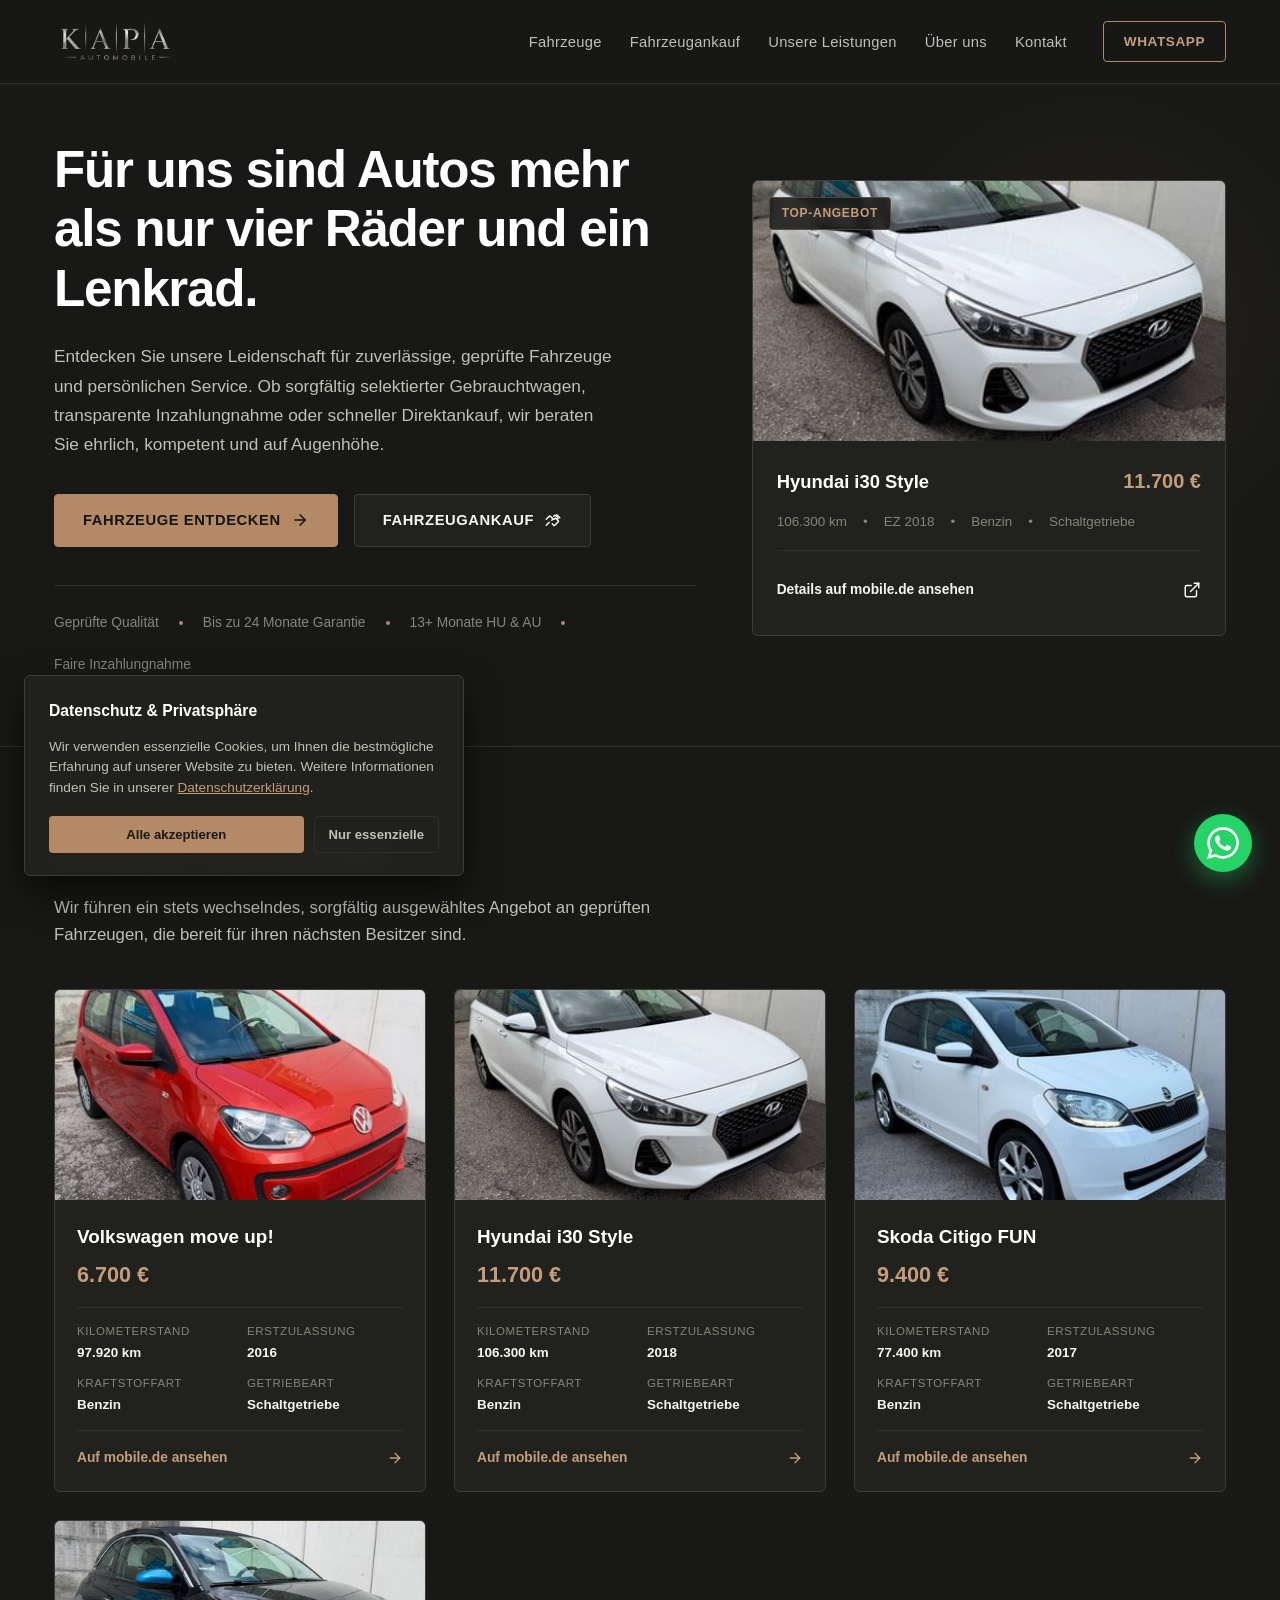
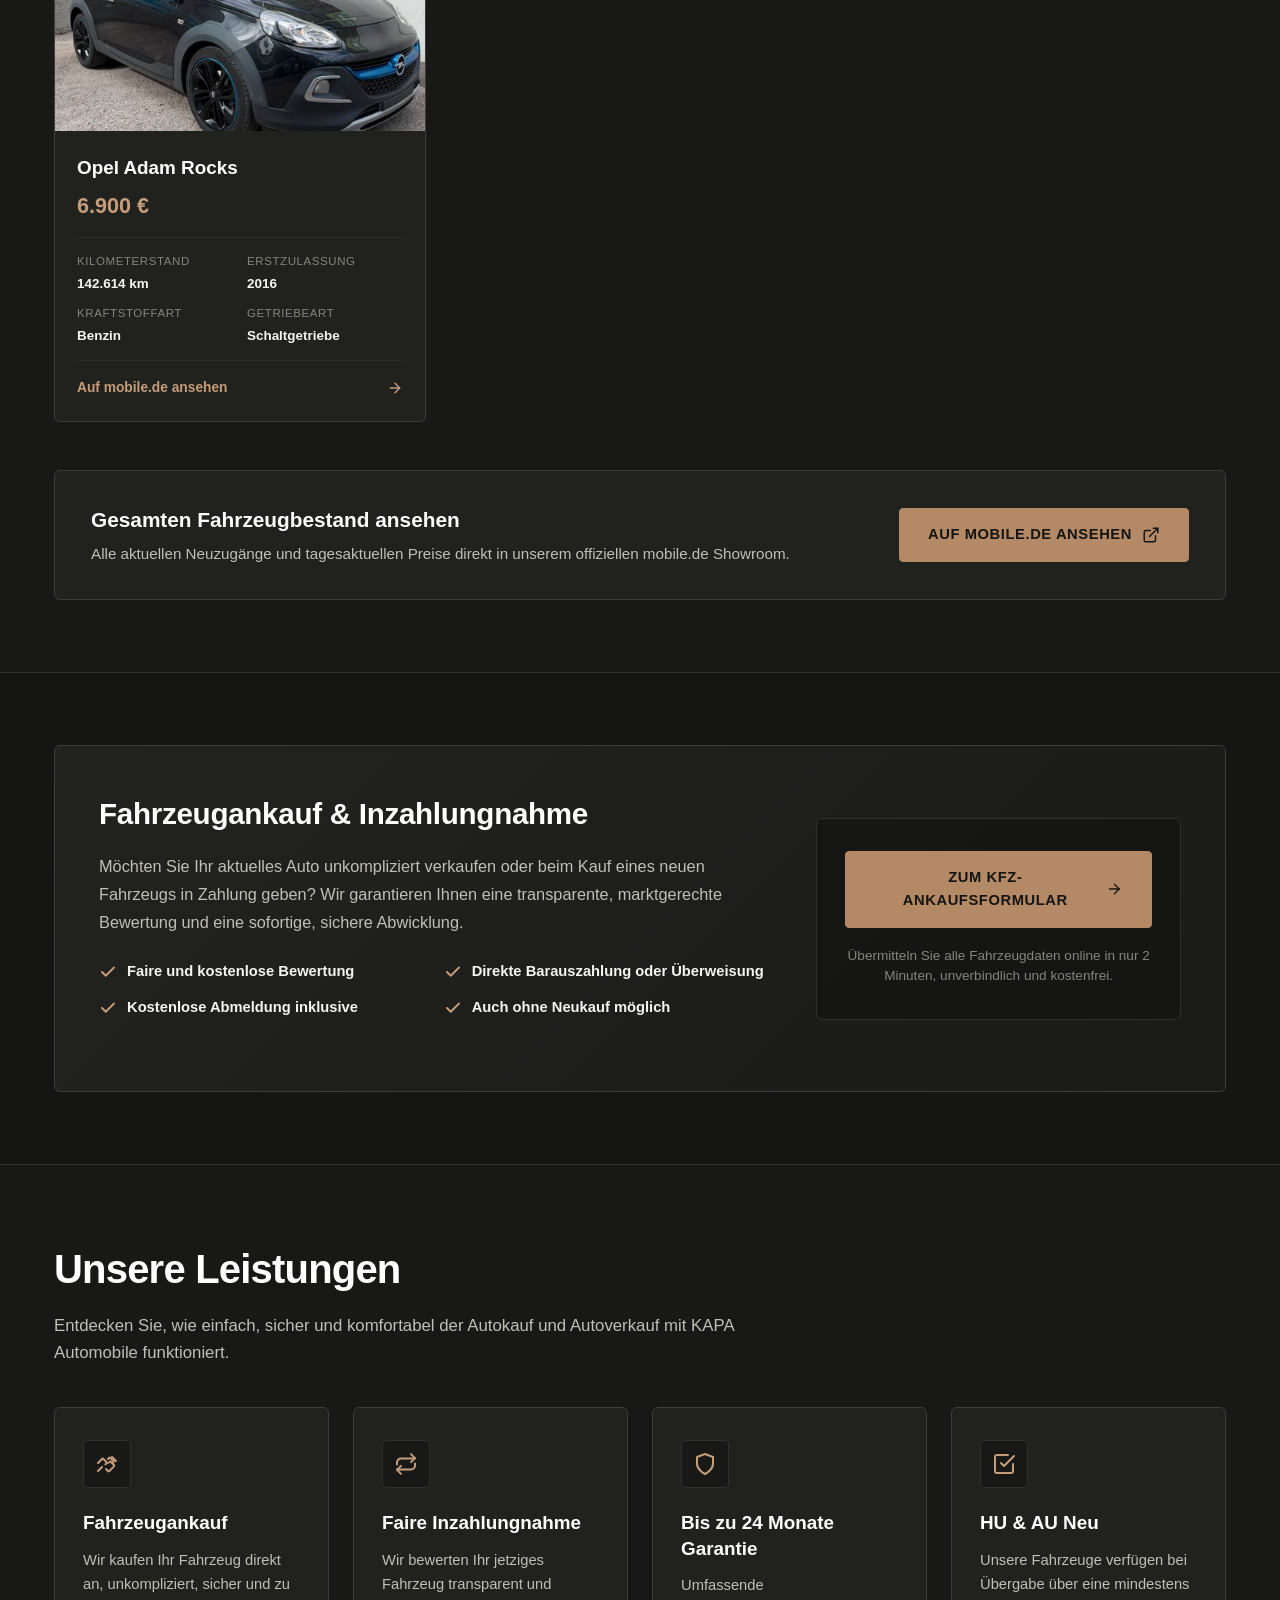
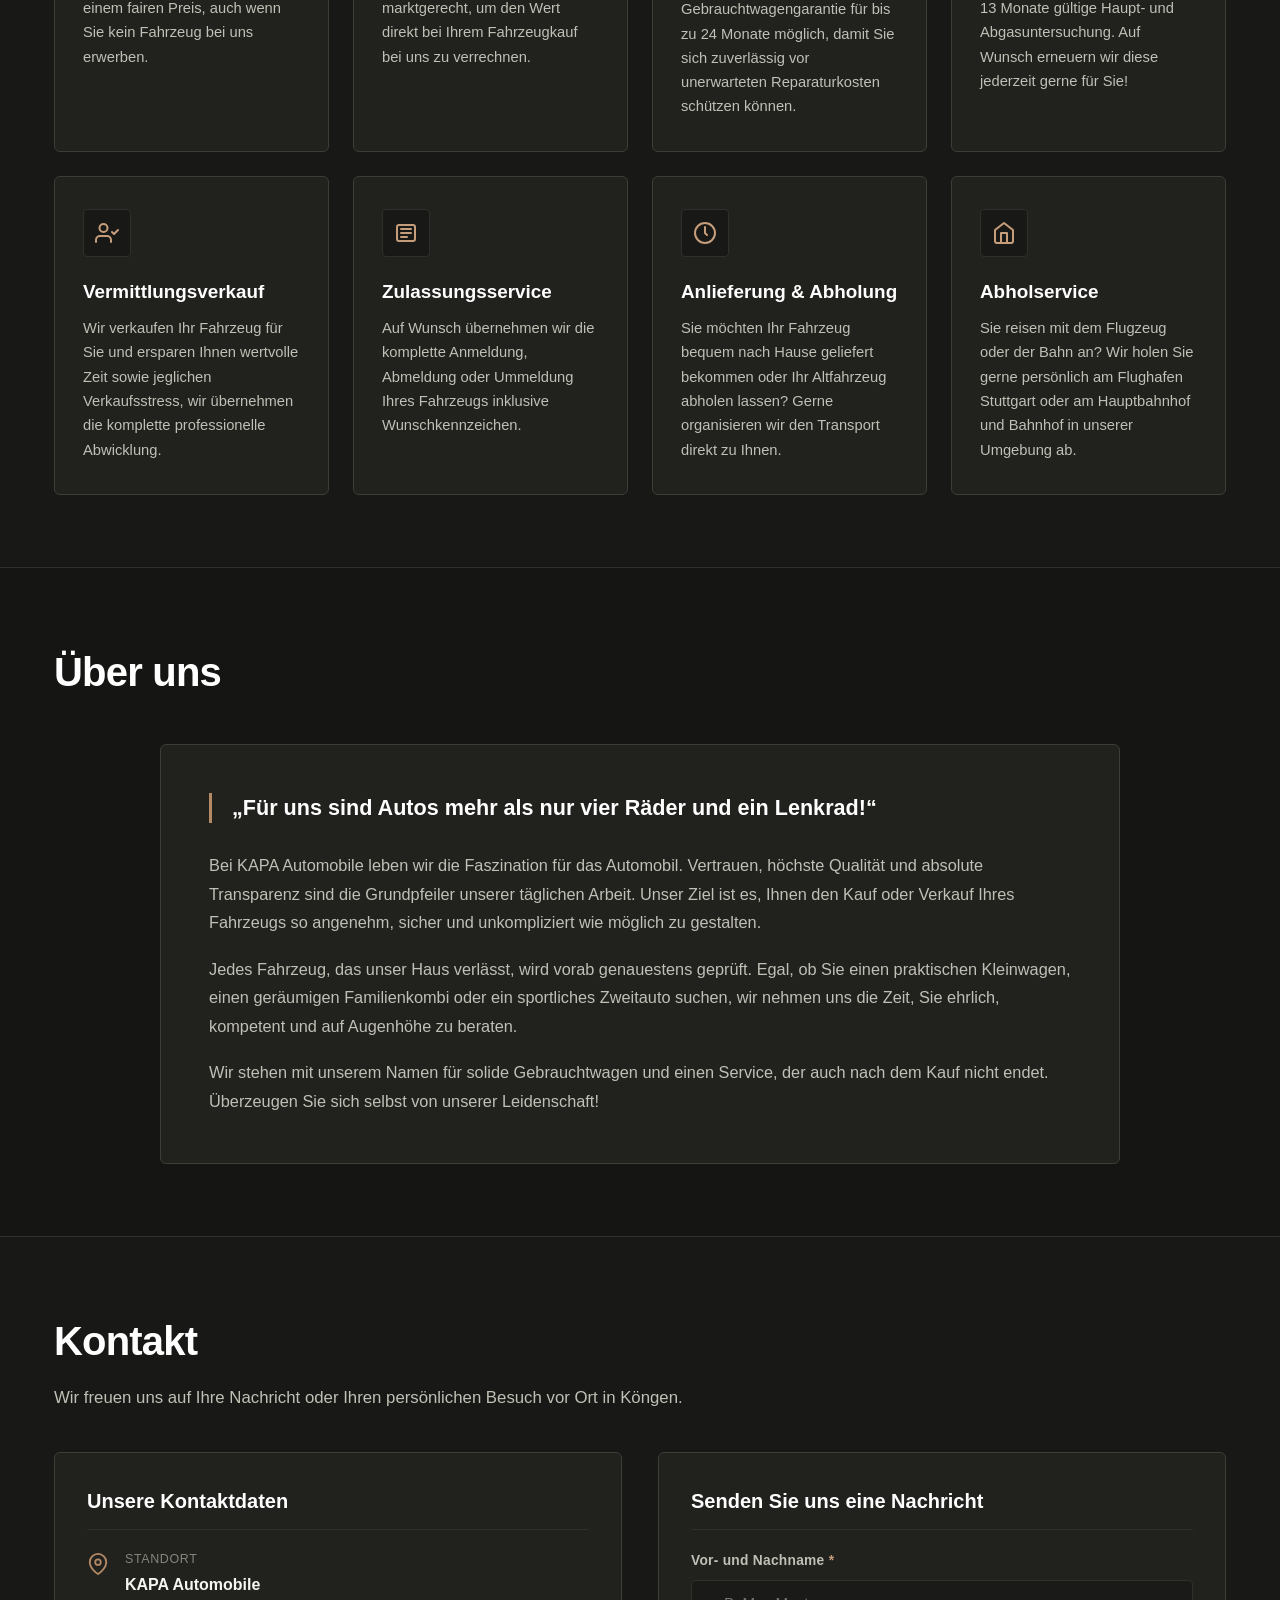
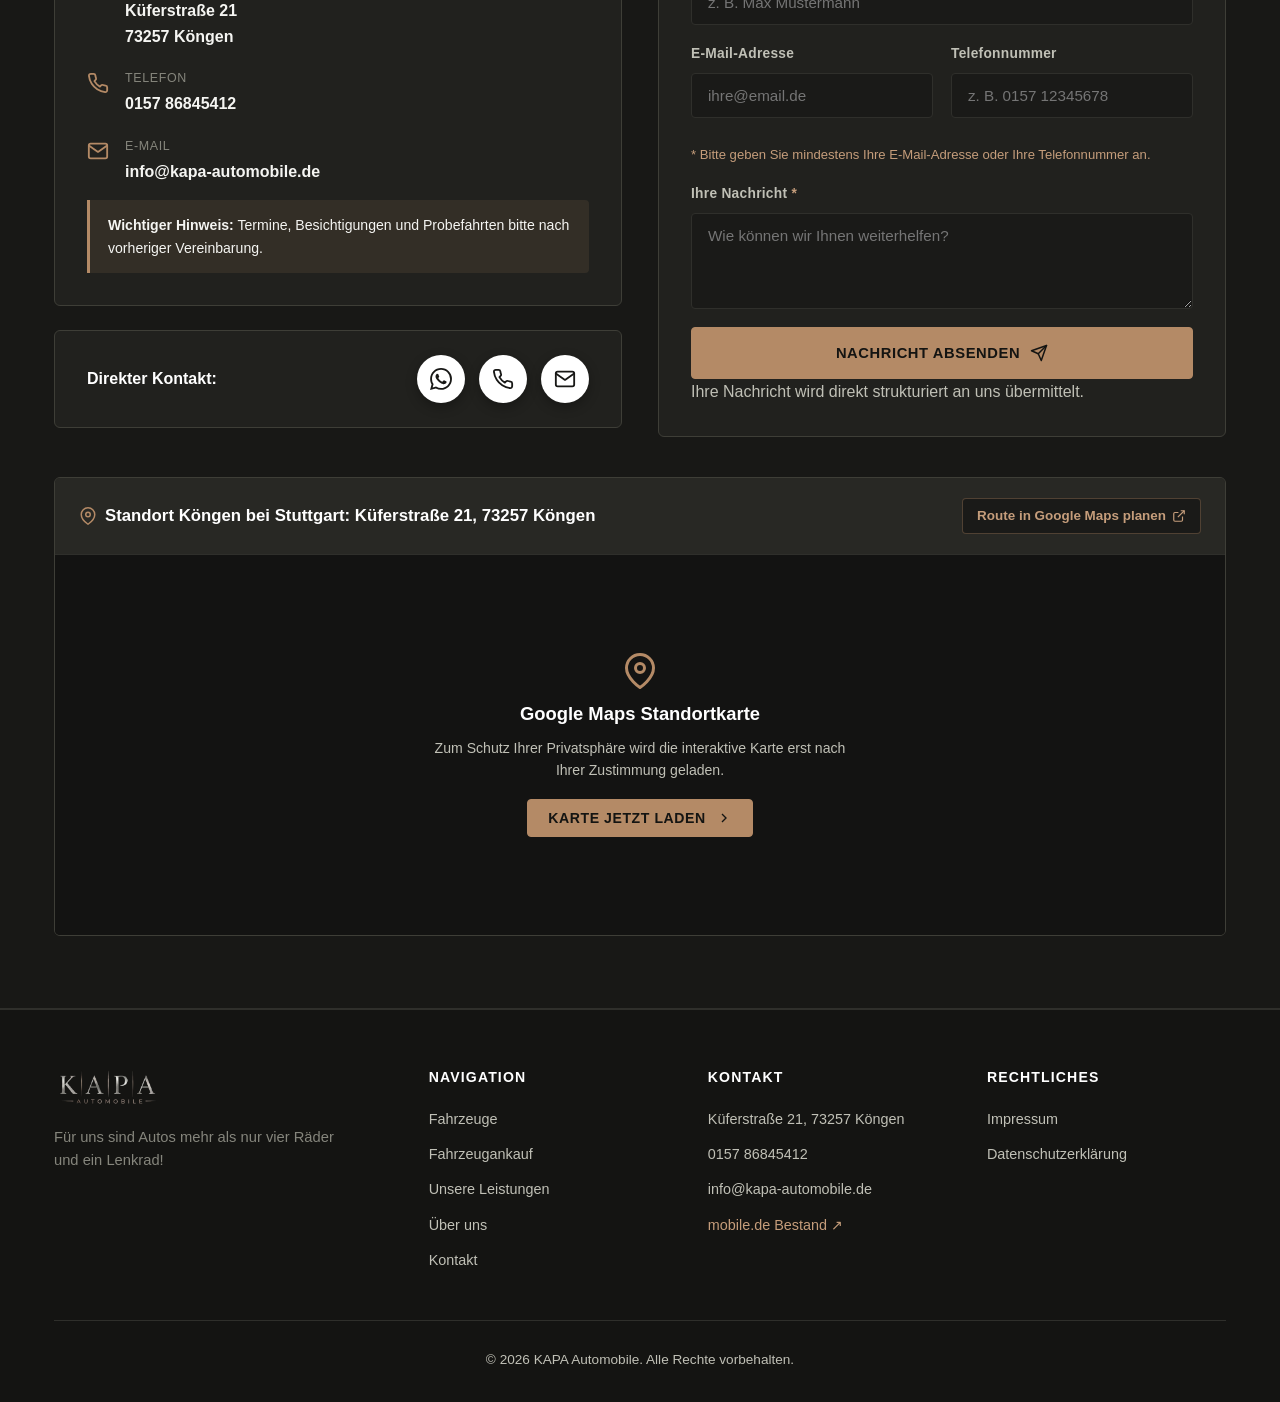
==== index.html @ 3f7aebd0 "Add files via upload" ====
<!DOCTYPE html>
<html lang="de">
<head>
  <meta charset="UTF-8">
  <meta name="viewport" content="width=device-width, initial-scale=1.0">
  <title>KAPA Automobile Köngen | Geprüfte Gebrauchtwagen & Ankauf bei Stuttgart</title>
  
  <!-- SEO & Mobile Optimization -->
  <meta name="description" content="KAPA Automobile in 73257 Köngen bei Stuttgart: Geprüfte Gebrauchtwagen mit bis zu 24 Monaten Garantie, faire Inzahlungnahme, Kfz-Ankaufsformular & erstklassiger Service.">
  <meta name="keywords" content="KAPA Automobile, Gebrauchtwagen Köngen, Autohändler Köngen, Autohaus Esslingen, Gebrauchtwagen Stuttgart, Autoankauf, Inzahlungnahme, Auto verkaufen Köngen">
  <meta name="author" content="KAPA Automobile">
  <meta name="robots" content="index, follow, max-snippet:-1, max-image-preview:large, max-video-preview:-1">
  <link rel="canonical" href="https://kapa-automobile.de/">
  <meta name="theme-color" content="#181816">
  <meta name="format-detection" content="telephone=no">

  <!-- Open Graph / Social Sharing -->
  <meta property="og:type" content="website">
  <meta property="og:locale" content="de_DE">
  <meta property="og:site_name" content="KAPA Automobile">
  <meta property="og:url" content="https://kapa-automobile.de/">
  <meta property="og:title" content="KAPA Automobile | Geprüfte Gebrauchtwagen in Köngen bei Stuttgart">
  <meta property="og:description" content="Für uns sind Autos mehr als nur vier Räder und ein Lenkrad! Entdecken Sie unsere geprüften Gebrauchtwagen, faire Inzahlungnahme und unseren Ankaufsservice.">
  <meta property="og:image" content="https://kapa-automobile.de/assets/images/logo.png">

  <!-- Twitter Cards -->
  <meta name="twitter:card" content="summary_large_image">
  <meta name="twitter:title" content="KAPA Automobile | Gebrauchtwagen & Ankauf Köngen">
  <meta name="twitter:description" content="Geprüfte Gebrauchtwagen, faire Inzahlungnahme & direkter Kfz-Ankauf in Köngen bei Stuttgart.">
  <meta name="twitter:image" content="https://kapa-automobile.de/assets/images/logo.png">

  <!-- Favicon -->
  <link rel="icon" type="image/svg+xml" href="assets/images/favicon.svg">

  <!-- Stylesheet -->
  <link rel="stylesheet" href="css/style.css">

  <!-- Schema.org Local Business / AutoDealer Structured Data -->
  <script type="application/ld+json">
  {
    "@context": "https://schema.org",
    "@type": "AutoDealer",
    "name": "KAPA Automobile",
    "legalName": "KAPA Automobile",
    "image": "https://kapa-automobile.de/assets/images/logo.png",
    "logo": "https://kapa-automobile.de/assets/images/logo.png",
    "url": "https://kapa-automobile.de/",
    "telephone": "+4915786845412",
    "email": "info@kapa-automobile.de",
    "priceRange": "€€",
    "currenciesAccepted": "EUR",
    "paymentAccepted": "Barzahlung, Überweisung",
    "address": {
      "@type": "PostalAddress",
      "streetAddress": "Küferstraße 21",
      "addressLocality": "Köngen",
      "postalCode": "73257",
      "addressRegion": "Baden-Württemberg",
      "addressCountry": "DE"
    },
    "geo": {
      "@type": "GeoCoordinates",
      "latitude": 48.6811,
      "longitude": 9.3655
    },
    "hasMap": "https://maps.google.com/?q=K%C3%BCferstra%C3%9Fe+21+73257+K%C3%B6ngen",
    "description": "Ihr zuverlässiger Partner für geprüfte Gebrauchtwagen, fairen Kfz-Ankauf und Inzahlungnahme in Köngen im Landkreis Esslingen nahe Stuttgart.",
    "sameAs": [
      "https://home.mobile.de/KAPAAUTOMOBILE"
    ],
    "openingHoursSpecification": [
      {
        "@type": "OpeningHoursSpecification",
        "dayOfWeek": [
          "Monday",
          "Tuesday",
          "Wednesday",
          "Thursday",
          "Friday",
          "Saturday"
        ],
        "description": "Termine, Besichtigungen und Probefahrten nach vorheriger telefonischer oder schriftlicher Vereinbarung."
      }
    ]
  }
  </script>
</head>
<body>

  <!-- ==================== HEADER (NUR LOGO OHNE SCHRIFT DANEBEN) ==================== -->
  <header class="site-header" id="siteHeader">
    <div class="container header-inner">
      <a href="index.html" class="header-logo-link" aria-label="KAPA Automobile Startseite">
        <img src="assets/images/logo.png" alt="KAPA Automobile" class="header-logo" width="160" height="52" fetchpriority="high">
      </a>

      <!-- Desktop Navigation -->
      <nav class="nav-desktop" aria-label="Hauptnavigation">
        <ul class="nav-links">
          <li><a href="#fahrzeuge" class="nav-link">Fahrzeuge</a></li>
          <li><a href="ankauf.html" class="nav-link">Fahrzeugankauf</a></li>
          <li><a href="#leistungen" class="nav-link">Unsere Leistungen</a></li>
          <li><a href="#ueber-uns" class="nav-link">Über uns</a></li>
          <li><a href="#kontakt" class="nav-link">Kontakt</a></li>
        </ul>

        <div class="header-actions">
          <a href="https://wa.me/4915786845412" target="_blank" rel="noopener noreferrer" class="btn-header-cta">
            WhatsApp
          </a>
        </div>
      </nav>

      <!-- Hamburger Button (Mobile) -->
      <button class="hamburger-btn" id="hamburgerBtn" aria-label="Menü öffnen" aria-expanded="false" aria-controls="mobileNavDrawer">
        <span class="hamburger-line"></span>
        <span class="hamburger-line"></span>
        <span class="hamburger-line"></span>
      </button>
    </div>
  </header>

  <!-- Mobile Drawer Menu -->
  <div class="mobile-nav-drawer" id="mobileNavDrawer" aria-hidden="true">
    <ul class="mobile-nav-links">
      <li><a href="#fahrzeuge" class="mobile-nav-link">Fahrzeuge</a></li>
      <li><a href="ankauf.html" class="mobile-nav-link">Fahrzeugankauf</a></li>
      <li><a href="#leistungen" class="mobile-nav-link">Unsere Leistungen</a></li>
      <li><a href="#ueber-uns" class="mobile-nav-link">Über uns</a></li>
      <li><a href="#kontakt" class="mobile-nav-link">Kontakt</a></li>
      <li><a href="impressum.html" class="mobile-nav-link" style="font-size: 0.95rem; color: var(--text-muted);">Impressum</a></li>
      <li><a href="datenschutz.html" class="mobile-nav-link" style="font-size: 0.95rem; color: var(--text-muted);">Datenschutz</a></li>
    </ul>

    <div class="mobile-drawer-contact">
      <a href="tel:+4915786845412" class="btn-secondary" style="width: 100%; text-align: center;">
        0157 86845412
      </a>
      <a href="https://wa.me/4915786845412" target="_blank" rel="noopener noreferrer" class="btn-primary" style="width: 100%; text-align: center;">
        WhatsApp Chat
      </a>
    </div>
  </div>

  <main>
    <!-- ==================== HERO SECTION ==================== -->
    <section class="hero-editorial" id="start">
      <div class="hero-ambient"></div>
      <div class="container">
        <div class="hero-grid">
          <!-- Linke Spalte: Philosophie & Tasten "Fahrzeuge entdecken" & "Fahrzeugankauf" nebeneinander -->
          <div class="hero-content">
            <h1 class="hero-title">
              Für uns sind Autos mehr als nur vier Räder und ein Lenkrad.
            </h1>

            <p class="hero-description">
              Entdecken Sie unsere Leidenschaft für zuverlässige, geprüfte Fahrzeuge und persönlichen Service. Ob sorgfältig selektierter Gebrauchtwagen, transparente Inzahlungnahme oder schneller Direktankauf, wir beraten Sie ehrlich, kompetent und auf Augenhöhe.
            </p>

            <div class="hero-action-row">
              <a href="#fahrzeuge" class="btn-primary">
                <span>Fahrzeuge entdecken</span>
                <svg width="18" height="18" viewBox="0 0 24 24" fill="none" stroke="currentColor" stroke-width="2" stroke-linecap="round" stroke-linejoin="round"><line x1="5" y1="12" x2="19" y2="12"></line><polyline points="12 5 19 12 12 19"></polyline></svg>
              </a>

              <a href="ankauf.html" class="btn-secondary">
                <span>Fahrzeugankauf</span>
                <svg width="18" height="18" viewBox="0 0 24 24" fill="none" stroke="currentColor" stroke-width="2" stroke-linecap="round" stroke-linejoin="round"><path d="m11 17 2 2a1 1 0 0 0 1.4 0l4.6-4.6a1 1 0 0 0 0-1.4l-3-3a1 1 0 0 0-1.4 0L13 11"></path><path d="m13 7 1-1a1 1 0 0 1 1.4 0l3 3a1 1 0 0 1 0 1.4l-1 1"></path><path d="m3 11 4-4a1 1 0 0 1 1.4 0l3 3a1 1 0 0 1 0 1.4l-1 1"></path><path d="m7 15-4 4"></path><path d="m21 9-4-4"></path></svg>
              </a>
            </div>

            <div class="hero-trust-bar">
              <span class="trust-item">Geprüfte Qualität</span>
              <span class="trust-dot"></span>
              <span class="trust-item">Bis zu 24 Monate Garantie</span>
              <span class="trust-dot"></span>
              <span class="trust-item">13+ Monate HU &amp; AU</span>
              <span class="trust-dot"></span>
              <span class="trust-item">Faire Inzahlungnahme</span>
            </div>
          </div>

          <!-- Rechte Spalte: Showroom Highlight Karte -->
          <div class="hero-showroom-card">
            <div class="showroom-card-media">
              <img src="assets/images/cars/49285157850720.jpg" alt="Hyundai i30 Style im Bestand" width="600" height="380" fetchpriority="high">
              <span class="showroom-badge">Top-Angebot</span>
            </div>
            <div class="showroom-card-content">
              <div class="showroom-card-top">
                <h3 class="showroom-card-title">Hyundai i30 Style</h3>
                <div class="showroom-card-price">11.700 €</div>
              </div>
              <div class="showroom-quick-specs">
                <span>106.300 km</span>
                <span>•</span>
                <span>EZ 2018</span>
                <span>•</span>
                <span>Benzin</span>
                <span>•</span>
                <span>Schaltgetriebe</span>
              </div>
              <a href="https://suchen.mobile.de/fahrzeuge/details.html?id=49285157850720" target="_blank" rel="noopener noreferrer" class="showroom-card-btn">
                <span>Details auf mobile.de ansehen</span>
                <svg width="18" height="18" viewBox="0 0 24 24" fill="none" stroke="currentColor" stroke-width="2" stroke-linecap="round" stroke-linejoin="round"><path d="M18 13v6a2 2 0 0 1-2 2H5a2 2 0 0 1-2-2V8a2 2 0 0 1 2-2h6"></path><polyline points="15 3 21 3 21 9"></polyline><line x1="10" y1="14" x2="21" y2="3"></line></svg>
              </a>
            </div>
          </div>
        </div>
      </div>
    </section>

    <!-- ==================== FAHRZEUGE ==================== -->
    <section class="section" id="fahrzeuge">
      <div class="container">
        <div class="section-header">
          <h2 class="section-title">Unsere Fahrzeuge</h2>
          <p class="section-subtitle">
            Wir führen ein stets wechselndes, sorgfältig ausgewähltes Angebot an geprüften Fahrzeugen, die bereit für ihren nächsten Besitzer sind.
          </p>
        </div>

        <div class="vehicles-grid">
          <!-- Fahrzeug 1: VW move up! -->
          <article class="vehicle-card" data-mobile-url="https://suchen.mobile.de/fahrzeuge/details.html?id=48640093369184">
            <div class="vehicle-media">
              <img src="assets/images/cars/48640093369184.jpg" alt="Volkswagen move up!" class="vehicle-img" loading="lazy" width="640" height="420">
            </div>
            <div class="vehicle-body">
              <div class="vehicle-header-info">
                <h3 class="vehicle-title">Volkswagen move up!</h3>
                <div class="vehicle-price">6.700 €</div>
              </div>
              <div class="vehicle-specs-grid">
                <div class="spec-cell">
                  <span class="spec-label">Kilometerstand</span>
                  <span class="spec-value">97.920 km</span>
                </div>
                <div class="spec-cell">
                  <span class="spec-label">Erstzulassung</span>
                  <span class="spec-value">2016</span>
                </div>
                <div class="spec-cell">
                  <span class="spec-label">Kraftstoffart</span>
                  <span class="spec-value">Benzin</span>
                </div>
                <div class="spec-cell">
                  <span class="spec-label">Getriebeart</span>
                  <span class="spec-value">Schaltgetriebe</span>
                </div>
              </div>
              <div class="vehicle-action-row">
                <span>Auf mobile.de ansehen</span>
                <svg width="16" height="16" viewBox="0 0 24 24" fill="none" stroke="currentColor" stroke-width="2" stroke-linecap="round" stroke-linejoin="round"><line x1="5" y1="12" x2="19" y2="12"></line><polyline points="12 5 19 12 12 19"></polyline></svg>
              </div>
            </div>
          </article>

          <!-- Fahrzeug 2: Hyundai i30 Style -->
          <article class="vehicle-card" data-mobile-url="https://suchen.mobile.de/fahrzeuge/details.html?id=49285157850720">
            <div class="vehicle-media">
              <img src="assets/images/cars/49285157850720.jpg" alt="Hyundai i30 Style" class="vehicle-img" loading="lazy" width="640" height="420">
            </div>
            <div class="vehicle-body">
              <div class="vehicle-header-info">
                <h3 class="vehicle-title">Hyundai i30 Style</h3>
                <div class="vehicle-price">11.700 €</div>
              </div>
              <div class="vehicle-specs-grid">
                <div class="spec-cell">
                  <span class="spec-label">Kilometerstand</span>
                  <span class="spec-value">106.300 km</span>
                </div>
                <div class="spec-cell">
                  <span class="spec-label">Erstzulassung</span>
                  <span class="spec-value">2018</span>
                </div>
                <div class="spec-cell">
                  <span class="spec-label">Kraftstoffart</span>
                  <span class="spec-value">Benzin</span>
                </div>
                <div class="spec-cell">
                  <span class="spec-label">Getriebeart</span>
                  <span class="spec-value">Schaltgetriebe</span>
                </div>
              </div>
              <div class="vehicle-action-row">
                <span>Auf mobile.de ansehen</span>
                <svg width="16" height="16" viewBox="0 0 24 24" fill="none" stroke="currentColor" stroke-width="2" stroke-linecap="round" stroke-linejoin="round"><line x1="5" y1="12" x2="19" y2="12"></line><polyline points="12 5 19 12 12 19"></polyline></svg>
              </div>
            </div>
          </article>

          <!-- Fahrzeug 3: Skoda Citigo FUN -->
          <article class="vehicle-card" data-mobile-url="https://suchen.mobile.de/fahrzeuge/details.html?id=48268359651136">
            <div class="vehicle-media">
              <img src="assets/images/cars/48268359651136.jpg" alt="Skoda Citigo FUN" class="vehicle-img" loading="lazy" width="640" height="420">
            </div>
            <div class="vehicle-body">
              <div class="vehicle-header-info">
                <h3 class="vehicle-title">Skoda Citigo FUN</h3>
                <div class="vehicle-price">9.400 €</div>
              </div>
              <div class="vehicle-specs-grid">
                <div class="spec-cell">
                  <span class="spec-label">Kilometerstand</span>
                  <span class="spec-value">77.400 km</span>
                </div>
                <div class="spec-cell">
                  <span class="spec-label">Erstzulassung</span>
                  <span class="spec-value">2017</span>
                </div>
                <div class="spec-cell">
                  <span class="spec-label">Kraftstoffart</span>
                  <span class="spec-value">Benzin</span>
                </div>
                <div class="spec-cell">
                  <span class="spec-label">Getriebeart</span>
                  <span class="spec-value">Schaltgetriebe</span>
                </div>
              </div>
              <div class="vehicle-action-row">
                <span>Auf mobile.de ansehen</span>
                <svg width="16" height="16" viewBox="0 0 24 24" fill="none" stroke="currentColor" stroke-width="2" stroke-linecap="round" stroke-linejoin="round"><line x1="5" y1="12" x2="19" y2="12"></line><polyline points="12 5 19 12 12 19"></polyline></svg>
              </div>
            </div>
          </article>

          <!-- Fahrzeug 4: Opel Adam Rocks -->
          <article class="vehicle-card" data-mobile-url="https://suchen.mobile.de/fahrzeuge/details.html?id=46116543481024">
            <div class="vehicle-media">
              <img src="assets/images/cars/46116543481024.jpg" alt="Opel Adam Rocks" class="vehicle-img" loading="lazy" width="640" height="420">
            </div>
            <div class="vehicle-body">
              <div class="vehicle-header-info">
                <h3 class="vehicle-title">Opel Adam Rocks</h3>
                <div class="vehicle-price">6.900 €</div>
              </div>
              <div class="vehicle-specs-grid">
                <div class="spec-cell">
                  <span class="spec-label">Kilometerstand</span>
                  <span class="spec-value">142.614 km</span>
                </div>
                <div class="spec-cell">
                  <span class="spec-label">Erstzulassung</span>
                  <span class="spec-value">2016</span>
                </div>
                <div class="spec-cell">
                  <span class="spec-label">Kraftstoffart</span>
                  <span class="spec-value">Benzin</span>
                </div>
                <div class="spec-cell">
                  <span class="spec-label">Getriebeart</span>
                  <span class="spec-value">Schaltgetriebe</span>
                </div>
              </div>
              <div class="vehicle-action-row">
                <span>Auf mobile.de ansehen</span>
                <svg width="16" height="16" viewBox="0 0 24 24" fill="none" stroke="currentColor" stroke-width="2" stroke-linecap="round" stroke-linejoin="round"><line x1="5" y1="12" x2="19" y2="12"></line><polyline points="12 5 19 12 12 19"></polyline></svg>
              </div>
            </div>
          </article>
        </div>

        <!-- Weiterleitung zu mobile.de -->
        <div class="showroom-lead-banner">
          <div>
            <h3 class="showroom-lead-title">Gesamten Fahrzeugbestand ansehen</h3>
            <p class="showroom-lead-desc">
              Alle aktuellen Neuzugänge und tagesaktuellen Preise direkt in unserem offiziellen mobile.de Showroom.
            </p>
          </div>
          <a href="https://home.mobile.de/KAPAAUTOMOBILE" target="_blank" rel="noopener noreferrer" class="btn-primary">
            <span>Auf mobile.de ansehen</span>
            <svg width="18" height="18" viewBox="0 0 24 24" fill="none" stroke="currentColor" stroke-width="2" stroke-linecap="round" stroke-linejoin="round"><path d="M18 13v6a2 2 0 0 1-2 2H5a2 2 0 0 1-2-2V8a2 2 0 0 1 2-2h6"></path><polyline points="15 3 21 3 21 9"></polyline><line x1="10" y1="14" x2="21" y2="3"></line></svg>
          </a>
        </div>
      </div>
    </section>

    <!-- ==================== FAHRZEUGANKAUF TEASER ==================== -->
    <section class="section section-alt" id="ankauf">
      <div class="container">
        <div class="ankauf-teaser-card">
          <div>
            <h2 class="ankauf-teaser-title">Fahrzeugankauf &amp; Inzahlungnahme</h2>
            <p class="ankauf-teaser-desc">
              Möchten Sie Ihr aktuelles Auto unkompliziert verkaufen oder beim Kauf eines neuen Fahrzeugs in Zahlung geben? Wir garantieren Ihnen eine transparente, marktgerechte Bewertung und eine sofortige, sichere Abwicklung.
            </p>
            <ul class="ankauf-teaser-points">
              <li class="ankauf-teaser-point">
                <svg viewBox="0 0 24 24" fill="none" stroke="currentColor" stroke-width="2.5" stroke-linecap="round" stroke-linejoin="round"><polyline points="20 6 9 17 4 12"></polyline></svg>
                <span>Faire und kostenlose Bewertung</span>
              </li>
              <li class="ankauf-teaser-point">
                <svg viewBox="0 0 24 24" fill="none" stroke="currentColor" stroke-width="2.5" stroke-linecap="round" stroke-linejoin="round"><polyline points="20 6 9 17 4 12"></polyline></svg>
                <span>Direkte Barauszahlung oder Überweisung</span>
              </li>
              <li class="ankauf-teaser-point">
                <svg viewBox="0 0 24 24" fill="none" stroke="currentColor" stroke-width="2.5" stroke-linecap="round" stroke-linejoin="round"><polyline points="20 6 9 17 4 12"></polyline></svg>
                <span>Kostenlose Abmeldung inklusive</span>
              </li>
              <li class="ankauf-teaser-point">
                <svg viewBox="0 0 24 24" fill="none" stroke="currentColor" stroke-width="2.5" stroke-linecap="round" stroke-linejoin="round"><polyline points="20 6 9 17 4 12"></polyline></svg>
                <span>Auch ohne Neukauf möglich</span>
              </li>
            </ul>
          </div>

          <div class="ankauf-teaser-action-box">
            <a href="ankauf.html" class="btn-primary" style="width: 100%;">
              <span>Zum Kfz-Ankaufsformular</span>
              <svg width="18" height="18" viewBox="0 0 24 24" fill="none" stroke="currentColor" stroke-width="2" stroke-linecap="round" stroke-linejoin="round"><line x1="5" y1="12" x2="19" y2="12"></line><polyline points="12 5 19 12 12 19"></polyline></svg>
            </a>
            <p class="ankauf-action-note">
              Übermitteln Sie alle Fahrzeugdaten online in nur 2 Minuten, unverbindlich und kostenfrei.
            </p>
          </div>
        </div>
      </div>
    </section>

    <!-- ==================== UNSERE LEISTUNGEN (BEREINIGT, KEINE BADGES, KEINE M-DASHES) ==================== -->
    <section class="section" id="leistungen">
      <div class="container">
        <div class="section-header">
          <h2 class="section-title">Unsere Leistungen</h2>
          <p class="section-subtitle">
            Entdecken Sie, wie einfach, sicher und komfortabel der Autokauf und Autoverkauf mit KAPA Automobile funktioniert.
          </p>
        </div>

        <div class="services-clean-grid">
          <!-- 1. Fahrzeugankauf (Handshake-Symbol) -->
          <div class="service-clean-card">
            <div class="service-card-top-row">
              <div class="service-icon-wrap">
                <svg viewBox="0 0 24 24" fill="none" stroke="currentColor" stroke-width="2" stroke-linecap="round" stroke-linejoin="round"><path d="m11 17 2 2a1 1 0 0 0 1.4 0l4.6-4.6a1 1 0 0 0 0-1.4l-3-3a1 1 0 0 0-1.4 0L13 11"></path><path d="m13 7 1-1a1 1 0 0 1 1.4 0l3 3a1 1 0 0 1 0 1.4l-1 1"></path><path d="m3 11 4-4a1 1 0 0 1 1.4 0l3 3a1 1 0 0 1 0 1.4l-1 1"></path><path d="m7 15-4 4"></path><path d="m21 9-4-4"></path></svg>
              </div>
            </div>
            <h3 class="service-clean-title">Fahrzeugankauf</h3>
            <p class="service-clean-desc">
              Wir kaufen Ihr Fahrzeug direkt an, unkompliziert, sicher und zu einem fairen Preis, auch wenn Sie kein Fahrzeug bei uns erwerben.
            </p>
          </div>

          <!-- 2. Faire Inzahlungnahme -->
          <div class="service-clean-card">
            <div class="service-card-top-row">
              <div class="service-icon-wrap">
                <svg viewBox="0 0 24 24" fill="none" stroke="currentColor" stroke-width="2" stroke-linecap="round" stroke-linejoin="round"><path d="M17 2.1l4 4-4 4"></path><path d="M3 12.6v-2.1a4 4 0 0 1 4-4h14"></path><path d="M7 21.9l-4-4 4-4"></path><path d="M21 11.4v2.1a4 4 0 0 1-4 4H3"></path></svg>
              </div>
            </div>
            <h3 class="service-clean-title">Faire Inzahlungnahme</h3>
            <p class="service-clean-desc">
              Wir bewerten Ihr jetziges Fahrzeug transparent und marktgerecht, um den Wert direkt bei Ihrem Fahrzeugkauf bei uns zu verrechnen.
            </p>
          </div>

          <!-- 3. Bis zu 24 Monate Garantie -->
          <div class="service-clean-card">
            <div class="service-card-top-row">
              <div class="service-icon-wrap">
                <svg viewBox="0 0 24 24" fill="none" stroke="currentColor" stroke-width="2" stroke-linecap="round" stroke-linejoin="round"><path d="M12 22s8-4 8-10V5l-8-3-8 3v7c0 6 8 10 8 10z"></path></svg>
              </div>
            </div>
            <h3 class="service-clean-title">Bis zu 24 Monate Garantie</h3>
            <p class="service-clean-desc">
              Umfassende Gebrauchtwagengarantie für bis zu 24 Monate möglich, damit Sie sich zuverlässig vor unerwarteten Reparaturkosten schützen können.
            </p>
          </div>

          <!-- 4. HU & AU -->
          <div class="service-clean-card">
            <div class="service-card-top-row">
              <div class="service-icon-wrap">
                <svg viewBox="0 0 24 24" fill="none" stroke="currentColor" stroke-width="2" stroke-linecap="round" stroke-linejoin="round"><polyline points="9 11 12 14 22 4"></polyline><path d="M21 12v7a2 2 0 0 1-2 2H5a2 2 0 0 1-2-2V5a2 2 0 0 1 2-2h11"></path></svg>
              </div>
            </div>
            <h3 class="service-clean-title">HU &amp; AU Neu</h3>
            <p class="service-clean-desc">
              Unsere Fahrzeuge verfügen bei Übergabe über eine mindestens 13 Monate gültige Haupt- und Abgasuntersuchung. Auf Wunsch erneuern wir diese jederzeit gerne für Sie!
            </p>
          </div>

          <!-- 5. Vermittlungsverkauf -->
          <div class="service-clean-card">
            <div class="service-card-top-row">
              <div class="service-icon-wrap">
                <svg viewBox="0 0 24 24" fill="none" stroke="currentColor" stroke-width="2" stroke-linecap="round" stroke-linejoin="round"><path d="M16 21v-2a4 4 0 0 0-4-4H5a4 4 0 0 0-4 4v2"></path><circle cx="8.5" cy="7" r="4"></circle><polyline points="17 11 19 13 23 9"></polyline></svg>
              </div>
            </div>
            <h3 class="service-clean-title">Vermittlungsverkauf</h3>
            <p class="service-clean-desc">
              Wir verkaufen Ihr Fahrzeug für Sie und ersparen Ihnen wertvolle Zeit sowie jeglichen Verkaufsstress, wir übernehmen die komplette professionelle Abwicklung.
            </p>
          </div>

          <!-- 6. Zulassungsservice -->
          <div class="service-clean-card">
            <div class="service-card-top-row">
              <div class="service-icon-wrap">
                <svg viewBox="0 0 24 24" fill="none" stroke="currentColor" stroke-width="2" stroke-linecap="round" stroke-linejoin="round"><rect x="3" y="4" width="18" height="16" rx="2"></rect><line x1="7" y1="8" x2="17" y2="8"></line><line x1="7" y1="12" x2="17" y2="12"></line><line x1="7" y1="16" x2="13" y2="16"></line></svg>
              </div>
            </div>
            <h3 class="service-clean-title">Zulassungsservice</h3>
            <p class="service-clean-desc">
              Auf Wunsch übernehmen wir die komplette Anmeldung, Abmeldung oder Ummeldung Ihres Fahrzeugs inklusive Wunschkennzeichen.
            </p>
          </div>

          <!-- 7. Fahrzeuganlieferung & Fahrzeugabholung -->
          <div class="service-clean-card">
            <div class="service-card-top-row">
              <div class="service-icon-wrap">
                <svg viewBox="0 0 24 24" fill="none" stroke="currentColor" stroke-width="2" stroke-linecap="round" stroke-linejoin="round"><circle cx="12" cy="12" r="10"></circle><polyline points="12 6 12 12 14 14"></polyline></svg>
              </div>
            </div>
            <h3 class="service-clean-title">Anlieferung &amp; Abholung</h3>
            <p class="service-clean-desc">
              Sie möchten Ihr Fahrzeug bequem nach Hause geliefert bekommen oder Ihr Altfahrzeug abholen lassen? Gerne organisieren wir den Transport direkt zu Ihnen.
            </p>
          </div>

          <!-- 8. Abholservice -->
          <div class="service-clean-card">
            <div class="service-card-top-row">
              <div class="service-icon-wrap">
                <svg viewBox="0 0 24 24" fill="none" stroke="currentColor" stroke-width="2" stroke-linecap="round" stroke-linejoin="round"><path d="M3 9l9-7 9 7v11a2 2 0 0 1-2 2H5a2 2 0 0 1-2-2z"></path><polyline points="9 22 9 12 15 12 15 22"></polyline></svg>
              </div>
            </div>
            <h3 class="service-clean-title">Abholservice</h3>
            <p class="service-clean-desc">
              Sie reisen mit dem Flugzeug oder der Bahn an? Wir holen Sie gerne persönlich am Flughafen Stuttgart oder am Hauptbahnhof und Bahnhof in unserer Umgebung ab.
            </p>
          </div>
        </div>
      </div>
    </section>

    <!-- ==================== ÜBER UNS ==================== -->
    <section class="section section-alt" id="ueber-uns">
      <div class="container">
        <div class="section-header">
          <h2 class="section-title">Über uns</h2>
        </div>

        <div class="about-card">
          <div class="about-quote">
            „Für uns sind Autos mehr als nur vier Räder und ein Lenkrad!“
          </div>
          <div class="about-body">
            <p>
              Bei KAPA Automobile leben wir die Faszination für das Automobil. Vertrauen, höchste Qualität und absolute Transparenz sind die Grundpfeiler unserer täglichen Arbeit. Unser Ziel ist es, Ihnen den Kauf oder Verkauf Ihres Fahrzeugs so angenehm, sicher und unkompliziert wie möglich zu gestalten.
            </p>
            <p>
              Jedes Fahrzeug, das unser Haus verlässt, wird vorab genauestens geprüft. Egal, ob Sie einen praktischen Kleinwagen, einen geräumigen Familienkombi oder ein sportliches Zweitauto suchen, wir nehmen uns die Zeit, Sie ehrlich, kompetent und auf Augenhöhe zu beraten.
            </p>
            <p>
              Wir stehen mit unserem Namen für solide Gebrauchtwagen und einen Service, der auch nach dem Kauf nicht endet. Überzeugen Sie sich selbst von unserer Leidenschaft!
            </p>
          </div>
        </div>
      </div>
    </section>

    <!-- ==================== KONTAKT MIT KONTAKTFORMULAR & GOOGLE MAPS ==================== -->
    <section class="section" id="kontakt">
      <div class="container">
        <div class="section-header">
          <h2 class="section-title">Kontakt</h2>
          <p class="section-subtitle">Wir freuen uns auf Ihre Nachricht oder Ihren persönlichen Besuch vor Ort in Köngen.</p>
        </div>

        <!-- 2-Spalten-Layout: Links Kontaktdaten & Direktkontakt, Rechts das Kontaktformular -->
        <div class="contact-layout">
          <!-- Links: Kontaktdaten & Direkter Kontakt -->
          <div class="contact-info-panel">
            <div class="contact-card-box">
              <h3 class="contact-panel-title">Unsere Kontaktdaten</h3>
              <ul class="contact-entries-list">
                <!-- Adresse -->
                <li class="contact-entry">
                  <svg class="contact-entry-icon" viewBox="0 0 24 24" fill="none" stroke="currentColor" stroke-width="2" stroke-linecap="round" stroke-linejoin="round"><path d="M21 10c0 7-9 13-9 13s-9-6-9-13a9 9 0 0 1 18 0z"></path><circle cx="12" cy="10" r="3"></circle></svg>
                  <div>
                    <div class="contact-entry-label">Standort</div>
                    <div class="contact-entry-value">
                      <strong>KAPA Automobile</strong><br>
                      Küferstraße 21<br>
                      73257 Köngen
                    </div>
                  </div>
                </li>

                <!-- Telefon -->
                <li class="contact-entry">
                  <svg class="contact-entry-icon" viewBox="0 0 24 24" fill="none" stroke="currentColor" stroke-width="2" stroke-linecap="round" stroke-linejoin="round"><path d="M22 16.92v3a2 2 0 0 1-2.18 2 19.79 19.79 0 0 1-8.63-3.07 19.5 19.5 0 0 1-6-6 19.79 19.79 0 0 1-3.07-8.67A2 2 0 0 1 4.11 2h3a2 2 0 0 1 2 1.72 12.84 12.84 0 0 0 .7 2.81 2 2 0 0 1-.45 2.11L8.09 9.91a16 16 0 0 0 6 6l1.27-1.27a2 2 0 0 1 2.11-.45 12.84 12.84 0 0 0 2.81.7A2 2 0 0 1 22 16.92z"></path></svg>
                  <div>
                    <div class="contact-entry-label">Telefon</div>
                    <div class="contact-entry-value">
                      <a href="tel:+4915786845412">0157 86845412</a>
                    </div>
                  </div>
                </li>

                <!-- E-Mail -->
                <li class="contact-entry">
                  <svg class="contact-entry-icon" viewBox="0 0 24 24" fill="none" stroke="currentColor" stroke-width="2" stroke-linecap="round" stroke-linejoin="round"><path d="M4 4h16c1.1 0 2 .9 2 2v12c0 1.1-.9 2-2 2H4c-1.1 0-2-.9-2-2V6c0-1.1.9-2 2-2z"></path><polyline points="22,6 12,13 2,6"></polyline></svg>
                  <div>
                    <div class="contact-entry-label">E-Mail</div>
                    <div class="contact-entry-value">
                      <a href="mailto:info@kapa-automobile.de">info@kapa-automobile.de</a>
                    </div>
                  </div>
                </li>
              </ul>

              <div class="appointment-badge">
                <strong>Wichtiger Hinweis:</strong> Termine, Besichtigungen und Probefahrten bitte nach vorheriger Vereinbarung.
              </div>
            </div>

            <!-- Direkter Kontakt mit 3 runden Buttons -->
            <div class="direct-contact-bar">
              <span class="direct-contact-label">Direkter Kontakt:</span>
              <div class="direct-contact-buttons">
                <!-- 1. WhatsApp Button -->
                <a href="https://wa.me/4915786845412" target="_blank" rel="noopener noreferrer" class="direct-icon-btn" title="Per WhatsApp schreiben" aria-label="WhatsApp Chat">
                  <svg viewBox="0 0 24 24" fill="currentColor">
                    <path d="M17.472 14.382c-.297-.149-1.758-.867-2.03-.967-.273-.099-.471-.148-.67.15-.197.297-.767.966-.94 1.164-.173.199-.347.223-.644.075-.297-.15-1.255-.463-2.39-1.475-.883-.788-1.48-1.761-1.653-2.059-.173-.297-.018-.458.13-.606.134-.133.298-.347.446-.52.149-.174.198-.298.298-.497.099-.198.05-.371-.025-.52-.075-.149-.669-1.612-.916-2.207-.242-.579-.487-.5-.669-.51a12.8 12.8 0 0 0-.57-.01c-.198 0-.52.074-.792.372-.272.297-1.04 1.016-1.04 2.479 0 1.462 1.065 2.875 1.213 3.074.149.198 2.096 3.2 5.077 4.487.709.306 1.262.489 1.694.625.712.227 1.36.195 1.871.118.571-.085 1.758-.719 2.006-1.413.248-.694.248-1.289.173-1.413-.074-.124-.272-.198-.57-.347m-5.421 7.403h-.004a9.87 9.87 0 0 1-5.031-1.378l-.361-.214-3.741.982.998-3.648-.235-.374a9.86 9.86 0 0 1-1.51-5.26c.001-5.45 4.436-9.884 9.888-9.884 2.64 0 5.122 1.03 6.988 2.898a9.825 9.825 0 0 1 2.893 6.994c-.003 5.45-4.437 9.884-9.885 9.884m8.413-18.297A11.815 11.815 0 0 0 12.05 0C5.495 0 .16 5.335.157 11.892c0 2.096.547 4.142 1.588 5.945L.057 24l6.305-1.654a11.882 11.882 0 0 0 5.683 1.448h.005c6.554 0 11.89-5.335 11.893-11.893a11.82 11.82 0 0 0-3.48-8.413Z"/>
                  </svg>
                </a>

                <!-- 2. Telefonhörer Button -->
                <a href="tel:+4915786845412" class="direct-icon-btn" title="Direkt anrufen" aria-label="Telefon Anruf">
                  <svg viewBox="0 0 24 24" fill="none" stroke="currentColor" stroke-width="2" stroke-linecap="round" stroke-linejoin="round">
                    <path d="M22 16.92v3a2 2 0 0 1-2.18 2 19.79 19.79 0 0 1-8.63-3.07 19.5 19.5 0 0 1-6-6 19.79 19.79 0 0 1-3.07-8.67A2 2 0 0 1 4.11 2h3a2 2 0 0 1 2 1.72 12.84 12.84 0 0 0 .7 2.81 2 2 0 0 1-.45 2.11L8.09 9.91a16 16 0 0 0 6 6l1.27-1.27a2 2 0 0 1 2.11-.45 12.84 12.84 0 0 0 2.81.7A2 2 0 0 1 22 16.92z"></path>
                  </svg>
                </a>

                <!-- 3. E-Mail Button -->
                <a href="mailto:info@kapa-automobile.de" class="direct-icon-btn" title="E-Mail senden" aria-label="E-Mail senden">
                  <svg viewBox="0 0 24 24" fill="none" stroke="currentColor" stroke-width="2" stroke-linecap="round" stroke-linejoin="round">
                    <path d="M4 4h16c1.1 0 2 .9 2 2v12c0 1.1-.9 2-2 2H4c-1.1 0-2-.9-2-2V6c0-1.1.9-2 2-2z"></path>
                    <polyline points="22,6 12,13 2,6"></polyline>
                  </svg>
                </a>
              </div>
            </div>
          </div>

          <!-- Rechts: DAS KONTAKTFORMULAR (Pflicht: Vor- und Nachname + min. E-Mail oder Telefon) -->
          <div class="contact-form-card">
            <h3 class="contact-panel-title">Senden Sie uns eine Nachricht</h3>

            <form id="quickContactForm">
              <div class="form-group">
                <label for="contact-name" class="form-label">Vor- und Nachname <span class="req">*</span></label>
                <input type="text" id="contact-name" class="form-input" placeholder="z. B. Max Mustermann" autocomplete="name" required>
              </div>

              <div class="form-grid-2">
                <div class="form-group">
                  <label for="contact-email" class="form-label">E-Mail-Adresse</label>
                  <input type="email" id="contact-email" class="form-input" placeholder="ihre@email.de" autocomplete="email">
                </div>
                <div class="form-group">
                  <label for="contact-phone" class="form-label">Telefonnummer</label>
                  <input type="tel" id="contact-phone" class="form-input" placeholder="z. B. 0157 12345678" autocomplete="tel">
                </div>
              </div>
              <p class="form-requirement-hint">* Bitte geben Sie mindestens Ihre E-Mail-Adresse oder Ihre Telefonnummer an.</p>

              <div class="form-group">
                <label for="contact-message" class="form-label">Ihre Nachricht <span class="req">*</span></label>
                <textarea id="contact-message" class="form-textarea" placeholder="Wie können wir Ihnen weiterhelfen?" rows="4" required></textarea>
              </div>

              <button type="submit" class="btn-primary" style="width: 100%; padding: 16px;">
                <span>Nachricht absenden</span>
                <svg width="18" height="18" viewBox="0 0 24 24" fill="none" stroke="currentColor" stroke-width="2" stroke-linecap="round" stroke-linejoin="round"><line x1="22" y1="2" x2="11" y2="13"></line><polygon points="22 2 15 22 11 13 2 9 22 2"></polygon></svg>
              </button>
              <p class="form-hint">Ihre Nachricht wird direkt strukturiert an uns übermittelt.</p>
            </form>
          </div>
        </div>

        <!-- Google Maps Standort-Widget direkt darunter -->
        <div class="maps-widget-container" style="margin-top: 40px;">
          <div class="maps-widget-header">
            <div class="maps-widget-title">
              <svg viewBox="0 0 24 24" fill="none" stroke="currentColor" stroke-width="2" stroke-linecap="round" stroke-linejoin="round"><path d="M21 10c0 7-9 13-9 13s-9-6-9-13a9 9 0 0 1 18 0z"></path><circle cx="12" cy="10" r="3"></circle></svg>
              <span>Standort Köngen bei Stuttgart: Küferstraße 21, 73257 Köngen</span>
            </div>
            <a href="https://www.google.com/maps/dir/?api=1&destination=K%C3%BCferstra%C3%9Fe+21+73257+K%C3%B6ngen" target="_blank" rel="noopener noreferrer" class="maps-route-btn">
              <span>Route in Google Maps planen</span>
              <svg width="14" height="14" viewBox="0 0 24 24" fill="none" stroke="currentColor" stroke-width="2"><path d="M18 13v6a2 2 0 0 1-2 2H5a2 2 0 0 1-2-2V8a2 2 0 0 1 2-2h6"></path><polyline points="15 3 21 3 21 9"></polyline><line x1="10" y1="14" x2="21" y2="3"></line></svg>
            </a>
          </div>
          <div class="maps-iframe-wrapper" id="mapsWrapper">
            <div class="maps-consent-overlay" id="mapsConsentOverlay">
              <div class="maps-consent-inner">
                <svg width="36" height="36" viewBox="0 0 24 24" fill="none" stroke="currentColor" stroke-width="2" stroke-linecap="round" stroke-linejoin="round" class="maps-consent-icon"><path d="M21 10c0 7-9 13-9 13s-9-6-9-13a9 9 0 0 1 18 0z"></path><circle cx="12" cy="10" r="3"></circle></svg>
                <div class="maps-consent-title">Google Maps Standortkarte</div>
                <p class="maps-consent-text">
                  Zum Schutz Ihrer Privatsphäre wird die interaktive Karte erst nach Ihrer Zustimmung geladen.
                </p>
                <button type="button" class="btn-primary" id="loadMapBtn" style="padding: 10px 20px; font-size: 0.88rem;">
                  <span>Karte jetzt laden</span>
                  <svg width="16" height="16" viewBox="0 0 24 24" fill="none" stroke="currentColor" stroke-width="2"><polyline points="9 18 15 12 9 6"></polyline></svg>
                </button>
              </div>
            </div>
            <iframe 
              id="googleMapIframe"
              data-src="https://maps.google.com/maps?q=K%C3%BCferstra%C3%9Fe%2021,%2073257%20K%C3%B6ngen&t=&z=15&ie=UTF8&iwloc=&output=embed" 
              title="Google Maps Standort KAPA Automobile" 
              loading="lazy" 
              allowfullscreen>
            </iframe>
          </div>
        </div>
      </div>
    </section>
  </main>

  <!-- ==================== FIXIERTES WHATSAPP SYMBOL ==================== -->
  <a href="https://wa.me/4915786845412?text=Hallo%20KAPA%20Automobile,%20ich%20interessiere%20mich%20f%C3%BCr%20Ihre%20Fahrzeuge." 
     target="_blank" 
     rel="noopener noreferrer" 
     class="whatsapp-float" 
     aria-label="Per WhatsApp kontaktieren">
    <svg viewBox="0 0 24 24">
      <path d="M17.472 14.382c-.297-.149-1.758-.867-2.03-.967-.273-.099-.471-.148-.67.15-.197.297-.767.966-.94 1.164-.173.199-.347.223-.644.075-.297-.15-1.255-.463-2.39-1.475-.883-.788-1.48-1.761-1.653-2.059-.173-.297-.018-.458.13-.606.134-.133.298-.347.446-.52.149-.174.198-.298.298-.497.099-.198.05-.371-.025-.52-.075-.149-.669-1.612-.916-2.207-.242-.579-.487-.5-.669-.51a12.8 12.8 0 0 0-.57-.01c-.198 0-.52.074-.792.372-.272.297-1.04 1.016-1.04 2.479 0 1.462 1.065 2.875 1.213 3.074.149.198 2.096 3.2 5.077 4.487.709.306 1.262.489 1.694.625.712.227 1.36.195 1.871.118.571-.085 1.758-.719 2.006-1.413.248-.694.248-1.289.173-1.413-.074-.124-.272-.198-.57-.347m-5.421 7.403h-.004a9.87 9.87 0 0 1-5.031-1.378l-.361-.214-3.741.982.998-3.648-.235-.374a9.86 9.86 0 0 1-1.51-5.26c.001-5.45 4.436-9.884 9.888-9.884 2.64 0 5.122 1.03 6.988 2.898a9.825 9.825 0 0 1 2.893 6.994c-.003 5.45-4.437 9.884-9.885 9.884m8.413-18.297A11.815 11.815 0 0 0 12.05 0C5.495 0 .16 5.335.157 11.892c0 2.096.547 4.142 1.588 5.945L.057 24l6.305-1.654a11.882 11.882 0 0 0 5.683 1.448h.005c6.554 0 11.89-5.335 11.893-11.893a11.82 11.82 0 0 0-3.48-8.413Z"/>
    </svg>
  </a>

  <!-- ==================== FOOTER (OHNE AGENTUR-HINWEIS) ==================== -->
  <footer class="site-footer">
    <div class="container">
      <div class="footer-main-grid">
        <!-- Spalte 1: Logo -->
        <div>
          <div class="footer-logo-wrap">
            <img src="assets/images/logo.png" alt="KAPA Automobile" class="footer-logo" width="160" height="52" loading="lazy">
          </div>
          <p class="footer-tagline">
            Für uns sind Autos mehr als nur vier Räder und ein Lenkrad!
          </p>
        </div>

        <!-- Spalte 2: Navigation -->
        <div>
          <h4 class="footer-col-title">Navigation</h4>
          <ul class="footer-links-list">
            <li><a href="#fahrzeuge">Fahrzeuge</a></li>
            <li><a href="ankauf.html">Fahrzeugankauf</a></li>
            <li><a href="#leistungen">Unsere Leistungen</a></li>
            <li><a href="#ueber-uns">Über uns</a></li>
            <li><a href="#kontakt">Kontakt</a></li>
          </ul>
        </div>

        <!-- Spalte 3: Kontakt -->
        <div>
          <h4 class="footer-col-title">Kontakt</h4>
          <ul class="footer-links-list">
            <li>Küferstraße 21, 73257 Köngen</li>
            <li><a href="tel:+4915786845412">0157 86845412</a></li>
            <li><a href="mailto:info@kapa-automobile.de">info@kapa-automobile.de</a></li>
            <li><a href="https://home.mobile.de/KAPAAUTOMOBILE" target="_blank" rel="noopener noreferrer" style="color: var(--bronze-400);">mobile.de Bestand ↗</a></li>
          </ul>
        </div>

        <!-- Spalte 4: Rechtliches -->
        <div>
          <h4 class="footer-col-title">Rechtliches</h4>
          <ul class="footer-links-list">
            <li><a href="impressum.html">Impressum</a></li>
            <li><a href="datenschutz.html">Datenschutzerklärung</a></li>
          </ul>
        </div>
      </div>

      <!-- Footer Bottom Bar (OHNE FIRMENCREDIT) -->
      <div class="footer-bottom-bar">
        <div class="footer-copyright">
          &copy; <span id="currentYear">2026</span> KAPA Automobile. Alle Rechte vorbehalten.
        </div>
      </div>
    </div>
  </footer>

  <!-- ==================== COOKIE BANNER ==================== -->
  <aside class="cookie-banner" id="cookieBanner" aria-label="Cookie Einstellungen">
    <div class="cookie-title">Datenschutz &amp; Privatsphäre</div>
    <div class="cookie-text">
      Wir verwenden essenzielle Cookies, um Ihnen die bestmögliche Erfahrung auf unserer Website zu bieten. Weitere Informationen finden Sie in unserer <a href="datenschutz.html">Datenschutzerklärung</a>.
    </div>
    <div class="cookie-actions">
      <button class="btn-cookie-accept" id="cookieAcceptBtn">Alle akzeptieren</button>
      <button class="btn-cookie-deny" id="cookieDenyBtn">Nur essenzielle</button>
    </div>
  </aside>

  <!-- Script -->
  <script src="js/main.js" defer></script>
</body>
</html>
---- css/style.css ----
/* ==========================================================================
   KAPA AUTOMOBILE - DESIGN SYSTEM & STYLESHEET
   Farben: Bronze / Beige (#b48a66, #c59d7b, #967050) & Charcoal (#181816)
   Typografie: Plus Jakarta Sans (Clean, modern, deutsche Automobil-Ästhetik)
   ========================================================================== */

/* Lokale Schriften (100% DSGVO-konform, kein externer Datenabfluss zu Google) */
@import url('../assets/fonts/fonts.css');

/* --- Design Tokens --- */
:root {
  --bg-primary: #181816;
  --bg-header: rgba(24, 24, 22, 0.94);
  --bg-surface: #21211e;
  --bg-surface-elevated: #282824;
  --bg-surface-input: #1a1a18;
  
  --border-subtle: #2f2f2b;
  --border-highlight: #3e3e37;
  --border-hover: #b48a66;

  /* Bronze / Beige Farbtöne */
  --bronze-400: #c59d7b;
  --bronze-500: #b48a66;
  --bronze-600: #967050;
  --bronze-soft: rgba(180, 138, 102, 0.12);
  --bronze-border: rgba(180, 138, 102, 0.35);

  /* Typografie & Textfarben */
  --text-white: #ffffff;
  --text-primary: #f5f5f2;
  --text-secondary: #c0c0b6;
  --text-muted: #85857c;

  --font-main: 'Plus Jakarta Sans', -apple-system, BlinkMacSystemFont, 'Segoe UI', Roboto, Helvetica, Arial, sans-serif;

  --max-width: 1220px;
  --header-height: 84px;
  --radius-sm: 4px;
  --radius-md: 6px;
  --radius-lg: 10px;
  --transition: all 0.25s cubic-bezier(0.16, 1, 0.3, 1);
}

/* --- Global Reset & Anti-Horizontal-Overflow --- */
*, *::before, *::after {
  box-sizing: border-box;
  margin: 0;
  padding: 0;
}

html {
  scroll-behavior: smooth;
  font-size: 16px;
  -webkit-text-size-adjust: 100%;
  overflow-x: hidden;
  max-width: 100vw;
  background-color: var(--bg-primary);
}

body {
  font-family: var(--font-main);
  background-color: var(--bg-primary);
  color: var(--text-secondary);
  line-height: 1.6;
  overflow-x: hidden;
  width: 100%;
  max-width: 100vw;
  position: relative;
  -webkit-font-smoothing: antialiased;
  -moz-osx-font-smoothing: grayscale;
}

/* Custom Scrollbar */
::-webkit-scrollbar {
  width: 8px;
}
::-webkit-scrollbar-track {
  background: var(--bg-primary);
}
::-webkit-scrollbar-thumb {
  background: #33332e;
  border-radius: 4px;
}
::-webkit-scrollbar-thumb:hover {
  background: var(--bronze-500);
}

::selection {
  background-color: var(--bronze-500);
  color: #ffffff;
}

a {
  color: inherit;
  text-decoration: none;
  transition: var(--transition);
}

img {
  max-width: 100%;
  height: auto;
  display: block;
}

button, input, textarea, select {
  font-family: inherit;
}

/* --- Container --- */
.container {
  width: 100%;
  max-width: var(--max-width);
  margin: 0 auto;
  padding: 0 24px;
}

/* --- Header (Nur Bildlogo ohne Schrift daneben) --- */
.site-header {
  position: fixed;
  top: 0;
  left: 0;
  right: 0;
  height: var(--header-height);
  background: var(--bg-header);
  backdrop-filter: blur(12px);
  -webkit-backdrop-filter: blur(12px);
  border-bottom: 1px solid var(--border-subtle);
  z-index: 1000;
  display: flex;
  align-items: center;
  transition: var(--transition);
}

.header-inner {
  display: flex;
  justify-content: space-between;
  align-items: center;
  width: 100%;
}

.header-logo-link {
  display: inline-flex;
  align-items: center;
  text-decoration: none;
}

.header-logo {
  height: 48px;
  width: auto;
  object-fit: contain;
  transition: transform 0.2s ease;
}

.header-logo-link:hover .header-logo {
  transform: scale(1.02);
}

/* Desktop Nav */
.nav-desktop {
  display: flex;
  align-items: center;
  gap: 36px;
}

.nav-links {
  list-style: none;
  display: flex;
  align-items: center;
  gap: 28px;
}

.nav-link {
  font-size: 0.92rem;
  font-weight: 500;
  color: var(--text-secondary);
  letter-spacing: 0.02em;
  padding: 6px 0;
  position: relative;
}

.nav-link::after {
  content: '';
  position: absolute;
  bottom: 0;
  left: 0;
  width: 0%;
  height: 2px;
  background-color: var(--bronze-500);
  transition: width 0.25s ease;
}

.nav-link:hover {
  color: var(--bronze-400);
}

.nav-link:hover::after {
  width: 100%;
}

.header-actions {
  display: flex;
  align-items: center;
  gap: 16px;
}

.btn-header-cta {
  display: inline-flex;
  align-items: center;
  gap: 8px;
  background-color: transparent;
  color: var(--bronze-400);
  border: 1px solid var(--bronze-500);
  padding: 9px 20px;
  font-size: 0.85rem;
  font-weight: 600;
  letter-spacing: 0.04em;
  text-transform: uppercase;
  border-radius: var(--radius-sm);
  transition: var(--transition);
}

.btn-header-cta:hover {
  background-color: var(--bronze-500);
  color: #181816;
}

/* Mobile Hamburger Button */
.hamburger-btn {
  display: none;
  background: transparent;
  border: 1px solid var(--border-subtle);
  border-radius: var(--radius-sm);
  padding: 10px;
  cursor: pointer;
  color: var(--text-primary);
}

.hamburger-line {
  display: block;
  width: 22px;
  height: 2px;
  background-color: var(--text-primary);
  margin: 5px 0;
  transition: var(--transition);
}

/* Mobile Drawer */
.mobile-nav-drawer {
  display: none;
  position: fixed;
  top: var(--header-height);
  left: 0;
  width: 100%;
  background: #181816;
  border-bottom: 1px solid var(--border-subtle);
  padding: 24px;
  z-index: 999;
  box-shadow: 0 20px 40px rgba(0,0,0,0.6);
}

.mobile-nav-drawer.active {
  display: block;
}

.mobile-nav-links {
  list-style: none;
  display: flex;
  flex-direction: column;
  gap: 16px;
  margin-bottom: 24px;
}

.mobile-nav-link {
  font-size: 1.1rem;
  font-weight: 500;
  color: var(--text-primary);
  display: block;
  padding: 8px 0;
  border-bottom: 1px solid var(--border-subtle);
}

.mobile-nav-link:hover {
  color: var(--bronze-400);
}

.mobile-drawer-contact {
  display: flex;
  flex-direction: column;
  gap: 12px;
}

/* --- Buttons --- */
.btn-primary {
  display: inline-flex;
  align-items: center;
  justify-content: center;
  gap: 10px;
  background-color: var(--bronze-500);
  color: #141412;
  font-size: 0.92rem;
  font-weight: 700;
  letter-spacing: 0.04em;
  text-transform: uppercase;
  padding: 14px 28px;
  border: 1px solid var(--bronze-500);
  border-radius: var(--radius-sm);
  cursor: pointer;
  transition: var(--transition);
}

.btn-primary:hover {
  background-color: var(--bronze-400);
  border-color: var(--bronze-400);
  color: #11110f;
  transform: translateY(-1px);
}

.btn-secondary {
  display: inline-flex;
  align-items: center;
  justify-content: center;
  gap: 10px;
  background-color: var(--bg-surface);
  color: var(--text-primary);
  font-size: 0.92rem;
  font-weight: 700;
  letter-spacing: 0.04em;
  text-transform: uppercase;
  padding: 14px 28px;
  border: 1px solid var(--border-highlight);
  border-radius: var(--radius-sm);
  cursor: pointer;
  transition: var(--transition);
}

.btn-secondary:hover {
  border-color: var(--bronze-500);
  color: var(--bronze-400);
  background-color: var(--bg-surface-elevated);
  transform: translateY(-1px);
}

/* ==========================================================================
   HERO SECTION
   Taste "Fahrzeuge entdecken" & Taste "Fahrzeugankauf" nebeneinander (keine Tel-Nummer)
   ========================================================================== */
.hero-editorial {
  position: relative;
  padding-top: calc(var(--header-height) + 56px);
  padding-bottom: 70px;
  background-color: var(--bg-primary);
  border-bottom: 1px solid var(--border-subtle);
  overflow: hidden;
}

.hero-ambient {
  position: absolute;
  top: 10%;
  right: -5%;
  width: 500px;
  height: 500px;
  background: radial-gradient(circle, rgba(197, 157, 123, 0.08) 0%, rgba(24, 24, 22, 0) 70%);
  pointer-events: none;
  z-index: 1;
}

.hero-grid {
  display: grid;
  grid-template-columns: 1.15fr 0.85fr;
  gap: 56px;
  align-items: center;
  position: relative;
  z-index: 2;
}

.hero-title {
  font-size: clamp(2.2rem, 4vw, 3.4rem);
  font-weight: 800;
  line-height: 1.16;
  letter-spacing: -0.025em;
  color: var(--text-white);
  margin-bottom: 24px;
}

.hero-description {
  font-size: 1.08rem;
  line-height: 1.7;
  color: var(--text-secondary);
  max-width: 560px;
  margin-bottom: 34px;
}

/* Hero Action Buttons (Fahrzeuge entdecken & Fahrzeugankauf) */
.hero-action-row {
  display: flex;
  flex-wrap: wrap;
  align-items: center;
  gap: 16px;
  margin-bottom: 38px;
}

/* Subtile Qualitätsleiste */
.hero-trust-bar {
  display: flex;
  flex-wrap: wrap;
  align-items: center;
  gap: 20px;
  padding-top: 26px;
  border-top: 1px solid var(--border-subtle);
  font-size: 0.86rem;
  color: var(--text-muted);
}

.trust-item {
  display: inline-flex;
  align-items: center;
  gap: 8px;
}

.trust-dot {
  width: 4px;
  height: 4px;
  border-radius: 50%;
  background-color: var(--bronze-500);
}

/* Rechte Spalte: Showroom Highlight Card */
.hero-showroom-card {
  background-color: var(--bg-surface);
  border: 1px solid var(--border-highlight);
  border-radius: var(--radius-md);
  overflow: hidden;
  position: relative;
  transition: var(--transition);
}

.hero-showroom-card:hover {
  border-color: var(--bronze-border);
}

.showroom-card-media {
  position: relative;
  width: 100%;
  height: 260px;
  overflow: hidden;
  background-color: #121210;
}

.showroom-card-media img {
  width: 100%;
  height: 100%;
  object-fit: cover;
  transition: transform 0.5s ease;
}

.hero-showroom-card:hover .showroom-card-media img {
  transform: scale(1.04);
}

.showroom-badge {
  position: absolute;
  top: 16px;
  left: 16px;
  background: rgba(24, 24, 22, 0.88);
  backdrop-filter: blur(6px);
  color: var(--bronze-400);
  border: 1px solid var(--bronze-border);
  font-size: 0.75rem;
  font-weight: 700;
  letter-spacing: 0.06em;
  text-transform: uppercase;
  padding: 6px 12px;
  border-radius: var(--radius-sm);
}

.showroom-card-content {
  padding: 24px;
}

.showroom-card-top {
  display: flex;
  justify-content: space-between;
  align-items: baseline;
  margin-bottom: 14px;
}

.showroom-card-title {
  font-size: 1.15rem;
  font-weight: 700;
  color: var(--text-white);
}

.showroom-card-price {
  font-size: 1.25rem;
  font-weight: 800;
  color: var(--bronze-400);
}

.showroom-quick-specs {
  display: flex;
  flex-wrap: wrap;
  gap: 16px;
  font-size: 0.84rem;
  color: var(--text-muted);
  padding-bottom: 18px;
  margin-bottom: 18px;
  border-bottom: 1px solid var(--border-subtle);
}

.showroom-quick-specs span {
  display: inline-flex;
  align-items: center;
  gap: 5px;
}

.showroom-card-btn {
  display: flex;
  align-items: center;
  justify-content: space-between;
  width: 100%;
  font-size: 0.86rem;
  font-weight: 600;
  color: var(--text-primary);
  padding: 10px 0;
}

.showroom-card-btn:hover {
  color: var(--bronze-400);
}

/* ==========================================================================
   SECTIONS & TITEL (OHNE SECTION KICKER)
   ========================================================================== */
.section {
  padding: 72px 0;
  background-color: var(--bg-primary);
  border-bottom: 1px solid var(--border-subtle);
}

.section-alt {
  background-color: #151513;
}

.section-header {
  margin-bottom: 40px;
  text-align: left;
}

.section-title {
  font-size: clamp(1.85rem, 3.2vw, 2.5rem);
  font-weight: 800;
  color: var(--text-white);
  letter-spacing: -0.02em;
  margin-bottom: 12px;
}

.section-subtitle {
  font-size: 1.05rem;
  color: var(--text-secondary);
  max-width: 680px;
  line-height: 1.6;
}

/* ==========================================================================
   FAHRZEUGE (AUTOMATISIERUNGS-HINWEIS & BESTAND)
   ========================================================================== */
.live-sync-indicator {
  display: inline-flex;
  align-items: center;
  gap: 8px;
  background-color: var(--bg-surface);
  border: 1px solid var(--border-subtle);
  padding: 6px 14px;
  border-radius: 20px;
  font-size: 0.8rem;
  font-weight: 600;
  color: var(--bronze-400);
  margin-bottom: 18px;
}

.live-pulse-dot {
  width: 8px;
  height: 8px;
  border-radius: 50%;
  background-color: #25D366;
  box-shadow: 0 0 8px #25D366;
}

.vehicles-grid {
  display: grid;
  grid-template-columns: repeat(auto-fit, minmax(280px, 1fr));
  gap: 28px;
  margin-bottom: 48px;
}

.vehicle-card {
  background-color: var(--bg-surface);
  border: 1px solid var(--border-highlight);
  border-radius: var(--radius-md);
  overflow: hidden;
  cursor: pointer;
  display: flex;
  flex-direction: column;
  transition: var(--transition);
  text-decoration: none;
  color: inherit;
}

.vehicle-card:hover {
  border-color: var(--bronze-500);
  transform: translateY(-4px);
  box-shadow: 0 16px 30px rgba(0, 0, 0, 0.4);
}

.vehicle-media {
  position: relative;
  height: 210px;
  background-color: #121210;
  overflow: hidden;
}

.vehicle-img {
  width: 100%;
  height: 100%;
  object-fit: cover;
  transition: transform 0.4s ease;
}

.vehicle-card:hover .vehicle-img {
  transform: scale(1.05);
}

.vehicle-status-tag {
  position: absolute;
  top: 14px;
  right: 14px;
  background: rgba(24, 24, 22, 0.88);
  backdrop-filter: blur(4px);
  color: var(--bronze-400);
  border: 1px solid var(--bronze-border);
  font-size: 0.72rem;
  font-weight: 700;
  text-transform: uppercase;
  padding: 4px 10px;
  border-radius: var(--radius-sm);
}

.vehicle-body {
  padding: 22px;
  display: flex;
  flex-direction: column;
  flex-grow: 1;
}

.vehicle-header-info {
  margin-bottom: 14px;
}

.vehicle-title {
  font-size: 1.18rem;
  font-weight: 700;
  color: var(--text-white);
  margin-bottom: 6px;
}

.vehicle-price {
  font-size: 1.35rem;
  font-weight: 800;
  color: var(--bronze-400);
}

.vehicle-specs-grid {
  display: grid;
  grid-template-columns: 1fr 1fr;
  gap: 10px 14px;
  padding: 14px 0;
  margin-top: auto;
  border-top: 1px solid var(--border-subtle);
  border-bottom: 1px solid var(--border-subtle);
  font-size: 0.84rem;
}

.spec-cell {
  display: flex;
  flex-direction: column;
}

.spec-label {
  font-size: 0.72rem;
  text-transform: uppercase;
  letter-spacing: 0.05em;
  color: var(--text-muted);
  margin-bottom: 2px;
}

.spec-value {
  font-weight: 600;
  color: var(--text-primary);
}

.vehicle-action-row {
  margin-top: 16px;
  display: flex;
  justify-content: space-between;
  align-items: center;
  font-size: 0.86rem;
  font-weight: 700;
  color: var(--bronze-400);
}

.vehicle-card:hover .vehicle-action-row {
  text-decoration: underline;
}

/* Showroom Banner Weiterleitung */
.showroom-lead-banner {
  background-color: var(--bg-surface);
  border: 1px solid var(--border-highlight);
  border-radius: var(--radius-md);
  padding: 32px 36px;
  display: flex;
  flex-wrap: wrap;
  align-items: center;
  justify-content: space-between;
  gap: 24px;
}

.showroom-lead-title {
  font-size: 1.3rem;
  font-weight: 700;
  color: var(--text-white);
  margin-bottom: 6px;
}

.showroom-lead-desc {
  font-size: 0.95rem;
  color: var(--text-secondary);
}

/* ==========================================================================
   FAHRZEUGANKAUF TEASER AUF DER STARTSEITE (Verlinkt auf ankauf.html)
   ========================================================================== */
.ankauf-teaser-card {
  background: linear-gradient(135deg, #22221f 0%, #1a1a18 100%);
  border: 1px solid var(--border-highlight);
  border-radius: var(--radius-md);
  padding: 44px;
  display: grid;
  grid-template-columns: 1.3fr 0.7fr;
  gap: 40px;
  align-items: center;
}

.ankauf-teaser-title {
  font-size: 1.85rem;
  font-weight: 800;
  color: var(--text-white);
  margin-bottom: 16px;
  letter-spacing: -0.01em;
}

.ankauf-teaser-desc {
  font-size: 1.02rem;
  color: var(--text-secondary);
  line-height: 1.7;
  margin-bottom: 24px;
}

.ankauf-teaser-points {
  list-style: none;
  display: grid;
  grid-template-columns: 1fr 1fr;
  gap: 12px;
  margin-bottom: 28px;
}

.ankauf-teaser-point {
  display: flex;
  align-items: center;
  gap: 10px;
  font-size: 0.92rem;
  font-weight: 600;
  color: var(--text-primary);
}

.ankauf-teaser-point svg {
  width: 18px;
  height: 18px;
  color: var(--bronze-400);
  flex-shrink: 0;
}

.ankauf-teaser-action-box {
  background: rgba(18, 18, 16, 0.6);
  border: 1px solid var(--border-subtle);
  border-radius: var(--radius-md);
  padding: 32px 28px;
  text-align: center;
  display: flex;
  flex-direction: column;
  align-items: center;
  gap: 18px;
}

.ankauf-action-note {
  font-size: 0.85rem;
  color: var(--text-muted);
  line-height: 1.5;
}

/* ==========================================================================
   UNSERE LEISTUNGEN - BEREINIGT & HOCHWERTIG
   ========================================================================== */
.services-clean-grid {
  display: grid;
  grid-template-columns: repeat(auto-fit, minmax(270px, 1fr));
  gap: 24px;
}

.service-clean-card {
  position: relative;
  background-color: var(--bg-surface);
  border: 1px solid var(--border-highlight);
  border-radius: var(--radius-md);
  padding: 32px 28px;
  transition: var(--transition);
  display: flex;
  flex-direction: column;
}

.service-clean-card:hover {
  border-color: var(--bronze-500);
  background-color: var(--bg-surface-elevated);
  transform: translateY(-4px);
  box-shadow: 0 16px 36px rgba(0, 0, 0, 0.35);
}

.service-card-top-row {
  display: flex;
  align-items: center;
  justify-content: flex-start;
  margin-bottom: 22px;
}

.service-icon-wrap {
  width: 48px;
  height: 48px;
  border-radius: var(--radius-sm);
  background-color: var(--bg-primary);
  border: 1px solid var(--border-subtle);
  color: var(--bronze-400);
  display: flex;
  align-items: center;
  justify-content: center;
  transition: var(--transition);
}

.service-clean-card:hover .service-icon-wrap {
  background-color: var(--bronze-500);
  border-color: var(--bronze-500);
  color: #181816;
}

.service-icon-wrap svg {
  width: 24px;
  height: 24px;
}

.service-clean-title {
  font-size: 1.18rem;
  font-weight: 700;
  color: var(--text-white);
  margin-bottom: 12px;
  line-height: 1.35;
}

.service-clean-desc {
  font-size: 0.92rem;
  line-height: 1.65;
  color: var(--text-secondary);
}

/* ==========================================================================
   ÜBER UNS
   ========================================================================== */
.about-card {
  background-color: var(--bg-surface);
  border: 1px solid var(--border-highlight);
  border-radius: var(--radius-md);
  padding: 48px;
  max-width: 960px;
  margin: 0 auto;
}

.about-quote {
  font-size: 1.35rem;
  font-weight: 700;
  color: var(--text-white);
  border-left: 3px solid var(--bronze-500);
  padding-left: 20px;
  margin-bottom: 28px;
  line-height: 1.4;
}

.about-body {
  display: flex;
  flex-direction: column;
  gap: 18px;
  font-size: 1.02rem;
  line-height: 1.75;
  color: var(--text-secondary);
}

/* ==========================================================================
   KONTAKT & GOOGLE MAPS STANDORT-WIDGET
   ========================================================================== */
.contact-layout {
  display: grid;
  grid-template-columns: 1fr 1fr;
  gap: 36px;
  align-items: start;
  margin-bottom: 40px;
}

.contact-info-panel {
  display: flex;
  flex-direction: column;
  gap: 24px;
}

.contact-card-box {
  background-color: var(--bg-surface);
  border: 1px solid var(--border-highlight);
  border-radius: var(--radius-md);
  padding: 32px;
}

.contact-panel-title {
  font-size: 1.25rem;
  font-weight: 700;
  color: var(--text-white);
  margin-bottom: 20px;
  padding-bottom: 12px;
  border-bottom: 1px solid var(--border-subtle);
}

.contact-entries-list {
  list-style: none;
  display: flex;
  flex-direction: column;
  gap: 20px;
}

.contact-entry {
  display: flex;
  align-items: flex-start;
  gap: 16px;
}

.contact-entry-icon {
  width: 22px;
  height: 22px;
  color: var(--bronze-500);
  margin-top: 3px;
  flex-shrink: 0;
}

.contact-entry-label {
  font-size: 0.78rem;
  text-transform: uppercase;
  letter-spacing: 0.05em;
  color: var(--text-muted);
  margin-bottom: 2px;
}

.contact-entry-value {
  font-size: 1rem;
  font-weight: 600;
  color: var(--text-primary);
}

.contact-entry-value a:hover {
  color: var(--bronze-400);
}

.appointment-badge {
  margin-top: 16px;
  padding: 14px 18px;
  background-color: var(--bronze-soft);
  border-left: 3px solid var(--bronze-500);
  border-radius: 0 var(--radius-sm) var(--radius-sm) 0;
  font-size: 0.88rem;
  color: var(--text-primary);
}

/* Direkter Kontakt Bar */
.direct-contact-bar {
  background-color: var(--bg-surface);
  border: 1px solid var(--border-highlight);
  border-radius: var(--radius-md);
  padding: 24px 32px;
  display: flex;
  align-items: center;
  justify-content: space-between;
  gap: 16px;
}

.direct-contact-label {
  font-size: 1rem;
  font-weight: 700;
  color: var(--text-white);
}

.direct-contact-buttons {
  display: flex;
  align-items: center;
  gap: 14px;
}

.direct-icon-btn {
  width: 48px;
  height: 48px;
  border-radius: 50%;
  background-color: #ffffff;
  color: #181816;
  display: flex;
  align-items: center;
  justify-content: center;
  box-shadow: 0 4px 12px rgba(0,0,0,0.3);
  transition: var(--transition);
  cursor: pointer;
  text-decoration: none;
}

.direct-icon-btn svg {
  width: 22px;
  height: 22px;
}

.direct-icon-btn:hover {
  background-color: var(--bronze-400);
  color: #181816;
  transform: translateY(-2px) scale(1.05);
}

/* Kontaktformular Karte */
.contact-form-card {
  background-color: var(--bg-surface);
  border: 1px solid var(--border-highlight);
  border-radius: var(--radius-md);
  padding: 32px;
}

.form-requirement-hint {
  font-size: 0.82rem;
  color: var(--bronze-400);
  margin-top: -8px;
  margin-bottom: 18px;
  line-height: 1.4;
}

/* Google Maps Standort-Widget */
.maps-widget-container {
  background-color: var(--bg-surface);
  border: 1px solid var(--border-highlight);
  border-radius: var(--radius-md);
  overflow: hidden;
  display: flex;
  flex-direction: column;
}

.maps-widget-header {
  padding: 20px 24px;
  display: flex;
  align-items: center;
  justify-content: space-between;
  background-color: var(--bg-surface-elevated);
  border-bottom: 1px solid var(--border-subtle);
}

.maps-widget-title {
  font-size: 1.05rem;
  font-weight: 700;
  color: var(--text-white);
  display: flex;
  align-items: center;
  gap: 8px;
}

.maps-widget-title svg {
  width: 18px;
  height: 18px;
  color: var(--bronze-500);
}

.maps-route-btn {
  display: inline-flex;
  align-items: center;
  gap: 6px;
  font-size: 0.84rem;
  font-weight: 700;
  color: var(--bronze-400);
  border: 1px solid var(--bronze-border);
  padding: 6px 14px;
  border-radius: var(--radius-sm);
  background-color: var(--bg-surface-input);
  transition: var(--transition);
}

.maps-route-btn:hover {
  background-color: var(--bronze-500);
  color: #181816;
}

.maps-iframe-wrapper {
  position: relative;
  width: 100%;
  height: 380px;
  background-color: #121210;
  display: flex;
  align-items: center;
  justify-content: center;
}

.maps-consent-overlay {
  position: absolute;
  inset: 0;
  background: rgba(20, 20, 18, 0.95);
  display: flex;
  flex-direction: column;
  align-items: center;
  justify-content: center;
  text-align: center;
  padding: 24px;
  z-index: 2;
  transition: opacity 0.3s ease, visibility 0.3s ease;
}

.maps-consent-overlay.hidden {
  opacity: 0;
  visibility: hidden;
  pointer-events: none;
}

.maps-consent-inner {
  max-width: 420px;
  display: flex;
  flex-direction: column;
  align-items: center;
  gap: 10px;
}

.maps-consent-icon {
  color: var(--bronze-500);
}

.maps-consent-title {
  font-size: 1.15rem;
  font-weight: 700;
  color: var(--text-white);
}

.maps-consent-text {
  font-size: 0.88rem;
  color: var(--text-secondary);
  line-height: 1.5;
  margin-bottom: 8px;
}

.maps-iframe-wrapper iframe {
  width: 100%;
  height: 100%;
  border: none;
  filter: contrast(1.05) saturate(0.9);
}

/* ==========================================================================
   SEPARATE ANKAUF SEITE (ankauf.html) - VOLLSTÄNDIGES 21-FELDER FORMULAR
   ========================================================================== */
.ankauf-page-header {
  padding-top: calc(var(--header-height) + 40px);
  padding-bottom: 30px;
  background-color: var(--bg-primary);
  border-bottom: 1px solid var(--border-subtle);
}

.ankauf-page-title {
  font-size: clamp(2rem, 3.5vw, 3rem);
  font-weight: 800;
  color: var(--text-white);
  letter-spacing: -0.02em;
  margin-bottom: 12px;
}

.ankauf-page-subtitle {
  font-size: 1.1rem;
  color: var(--text-secondary);
  max-width: 720px;
  line-height: 1.6;
}

.ankauf-full-form-wrapper {
  max-width: 980px;
  margin: 0 auto;
  padding: 48px 0 80px 0;
}

.ankauf-step-card {
  background-color: var(--bg-surface);
  border: 1px solid var(--border-highlight);
  border-radius: var(--radius-md);
  padding: 36px;
  margin-bottom: 28px;
}

.ankauf-step-title {
  font-size: 1.35rem;
  font-weight: 700;
  color: var(--text-white);
  margin-bottom: 24px;
  padding-bottom: 14px;
  border-bottom: 1px solid var(--border-subtle);
  display: flex;
  align-items: center;
  gap: 12px;
}

.step-badge {
  display: inline-flex;
  align-items: center;
  justify-content: center;
  width: 28px;
  height: 28px;
  border-radius: 50%;
  background-color: var(--bronze-500);
  color: #181816;
  font-size: 0.85rem;
  font-weight: 800;
}

/* Grid-Layouts für Formulare */
.form-grid-3 {
  display: grid;
  grid-template-columns: repeat(3, 1fr);
  gap: 18px;
  margin-bottom: 18px;
}

.form-grid-2 {
  display: grid;
  grid-template-columns: 1fr 1fr;
  gap: 18px;
  margin-bottom: 18px;
}

.form-group {
  display: flex;
  flex-direction: column;
  margin-bottom: 18px;
}

.form-label {
  font-size: 0.86rem;
  font-weight: 600;
  color: var(--text-secondary);
  margin-bottom: 8px;
  letter-spacing: 0.02em;
}

.form-label .req {
  color: var(--bronze-400);
}

.form-input, .form-select, .form-textarea {
  width: 100%;
  background-color: var(--bg-surface-input);
  border: 1px solid var(--border-subtle);
  border-radius: var(--radius-sm);
  color: var(--text-primary);
  font-size: 0.95rem;
  padding: 13px 16px;
  transition: var(--transition);
}

.form-input:focus, .form-select:focus, .form-textarea:focus {
  outline: none;
  border-color: var(--bronze-500);
  box-shadow: 0 0 0 3px var(--bronze-soft);
}

.form-textarea {
  min-height: 90px;
  resize: vertical;
}

/* Checkboxes Grid für Ausstattung (wie kapa-automobile.de/fahrzeuge-2/) */
.features-checkbox-grid {
  display: grid;
  grid-template-columns: repeat(auto-fill, minmax(210px, 1fr));
  gap: 12px;
  margin-top: 10px;
}

.feature-checkbox-label {
  display: flex;
  align-items: center;
  gap: 10px;
  font-size: 0.88rem;
  color: var(--text-secondary);
  background-color: var(--bg-surface-input);
  border: 1px solid var(--border-subtle);
  padding: 10px 14px;
  border-radius: var(--radius-sm);
  cursor: pointer;
  transition: var(--transition);
  user-select: none;
}

.feature-checkbox-label:hover {
  border-color: var(--border-highlight);
  color: var(--text-white);
}

.feature-checkbox-label input[type="checkbox"] {
  accent-color: var(--bronze-500);
  width: 16px;
  height: 16px;
}

/* Radio Group (Ja / Nein) */
.radio-options-row {
  display: flex;
  gap: 24px;
  align-items: center;
  margin-top: 6px;
}

.radio-option {
  display: inline-flex;
  align-items: center;
  gap: 8px;
  font-size: 0.92rem;
  color: var(--text-primary);
  cursor: pointer;
}

.radio-option input[type="radio"] {
  accent-color: var(--bronze-500);
  width: 17px;
  height: 17px;
}

/* ==========================================================================
   FIXIERTES WHATSAPP SYMBOL
   ========================================================================== */
.whatsapp-float {
  position: fixed;
  bottom: 28px;
  right: 28px;
  width: 58px;
  height: 58px;
  background-color: #25D366;
  color: #ffffff;
  border-radius: 50%;
  display: flex;
  align-items: center;
  justify-content: center;
  box-shadow: 0 8px 24px rgba(37, 211, 102, 0.4);
  z-index: 998;
  transition: transform 0.25s ease, box-shadow 0.25s ease;
  cursor: pointer;
}

.whatsapp-float:hover {
  transform: scale(1.08) translateY(-2px);
  box-shadow: 0 12px 28px rgba(37, 211, 102, 0.55);
}

.whatsapp-float svg {
  width: 32px;
  height: 32px;
  fill: currentColor;
}

/* ==========================================================================
   FOOTER (NUR LOGO OHNE SCHRIFT DANEBEN)
   ========================================================================== */
.site-footer {
  background-color: #141412;
  border-top: 1px solid var(--border-subtle);
  padding: 56px 0 32px 0;
  text-align: left;
}

.footer-main-grid {
  display: grid;
  grid-template-columns: 1.4fr 1fr 1fr 1fr;
  gap: 40px;
  margin-bottom: 48px;
}

.footer-logo-wrap {
  margin-bottom: 18px;
}

.footer-logo {
  height: 42px;
  width: auto;
  object-fit: contain;
}

.footer-tagline {
  font-size: 0.92rem;
  color: var(--text-muted);
  max-width: 300px;
  line-height: 1.6;
}

.footer-col-title {
  font-size: 0.88rem;
  font-weight: 700;
  text-transform: uppercase;
  letter-spacing: 0.08em;
  color: var(--text-white);
  margin-bottom: 20px;
}

.footer-links-list {
  list-style: none;
  display: flex;
  flex-direction: column;
  gap: 12px;
  font-size: 0.9rem;
}

.footer-links-list a {
  color: var(--text-secondary);
}

.footer-links-list a:hover {
  color: var(--bronze-400);
}

.footer-bottom-bar {
  padding-top: 28px;
  border-top: 1px solid var(--border-subtle);
  display: flex;
  justify-content: center;
  align-items: center;
  gap: 16px;
  font-size: 0.85rem;
  color: var(--text-muted);
  text-align: center;
}

.footer-copyright {
  color: var(--text-secondary);
  font-weight: 500;
}

/* ==========================================================================
   COOKIE BANNER
   ========================================================================== */
.cookie-banner {
  position: fixed;
  bottom: 24px;
  left: 24px;
  max-width: 440px;
  background: rgba(33, 33, 30, 0.98);
  backdrop-filter: blur(10px);
  border: 1px solid var(--border-highlight);
  border-radius: var(--radius-md);
  padding: 22px 24px;
  box-shadow: 0 16px 36px rgba(0, 0, 0, 0.6);
  z-index: 1100;
  display: none;
  flex-direction: column;
  gap: 14px;
}

.cookie-banner.show {
  display: flex;
}

.cookie-title {
  font-size: 0.98rem;
  font-weight: 700;
  color: var(--text-white);
}

.cookie-text {
  font-size: 0.85rem;
  color: var(--text-secondary);
  line-height: 1.5;
}

.cookie-text a {
  color: var(--bronze-400);
  text-decoration: underline;
}

.cookie-actions {
  display: flex;
  gap: 10px;
  margin-top: 4px;
}

.btn-cookie-accept {
  flex: 1;
  background-color: var(--bronze-500);
  color: #181816;
  border: none;
  border-radius: var(--radius-sm);
  padding: 10px 14px;
  font-size: 0.82rem;
  font-weight: 700;
  cursor: pointer;
  transition: var(--transition);
}

.btn-cookie-accept:hover {
  background-color: var(--bronze-400);
}

.btn-cookie-deny {
  background: transparent;
  color: var(--text-secondary);
  border: 1px solid var(--border-subtle);
  border-radius: var(--radius-sm);
  padding: 10px 14px;
  font-size: 0.82rem;
  font-weight: 600;
  cursor: pointer;
  transition: var(--transition);
}

.btn-cookie-deny:hover {
  border-color: var(--border-highlight);
  color: var(--text-white);
}

/* ==========================================================================
   LEGAL PAGES
   ========================================================================== */
.legal-page {
  padding-top: calc(var(--header-height) + 40px);
  padding-bottom: 70px;
  background-color: var(--bg-primary);
}

.legal-card {
  background-color: var(--bg-surface);
  border: 1px solid var(--border-highlight);
  border-radius: var(--radius-md);
  padding: 44px;
  max-width: 900px;
  margin: 0 auto;
}

.legal-card h1 {
  font-size: 2.2rem;
  font-weight: 800;
  color: var(--text-white);
  margin-bottom: 24px;
  padding-bottom: 16px;
  border-bottom: 1px solid var(--border-subtle);
}

.legal-card h2 {
  font-size: 1.25rem;
  font-weight: 700;
  color: var(--bronze-400);
  margin-top: 28px;
  margin-bottom: 12px;
}

.legal-card p {
  font-size: 0.95rem;
  line-height: 1.7;
  color: var(--text-secondary);
  margin-bottom: 14px;
}

.legal-card a {
  color: var(--bronze-400);
  text-decoration: underline;
}

/* ==========================================================================
   RESPONSIVE DESIGN
   ========================================================================== */
@media (max-width: 1024px) {
  .hero-grid {
    grid-template-columns: 1fr;
    gap: 40px;
  }

  .ankauf-teaser-card {
    grid-template-columns: 1fr;
  }

  .contact-layout {
    grid-template-columns: 1fr;
  }

  .form-grid-3 {
    grid-template-columns: 1fr 1fr;
  }

  .footer-main-grid {
    grid-template-columns: 1fr 1fr;
  }
}

@media (max-width: 768px) {
  :root {
    --header-height: 72px;
  }

  .nav-desktop {
    display: none;
  }

  .hamburger-btn {
    display: block;
  }

  .hero-editorial {
    padding-top: calc(var(--header-height) + 36px);
    padding-bottom: 48px;
  }

  .hero-title {
    font-size: 2.1rem;
  }

  .hero-action-row {
    flex-direction: column;
    align-items: stretch;
  }

  .hero-action-row .btn-primary,
  .hero-action-row .btn-secondary {
    width: 100%;
  }

  .form-grid-3, .form-grid-2 {
    grid-template-columns: 1fr;
  }

  .ankauf-teaser-points {
    grid-template-columns: 1fr;
  }

  .direct-contact-bar {
    flex-direction: column;
    align-items: flex-start;
  }

  .footer-main-grid {
    grid-template-columns: 1fr;
    gap: 32px;
  }

  .cookie-banner {
    left: 16px;
    right: 16px;
    bottom: 16px;
    max-width: none;
  }

  .whatsapp-float {
    bottom: 20px;
    right: 20px;
    width: 52px;
    height: 52px;
  }

  .form-input, .form-select, .form-textarea {
    font-size: 16px !important; /* Verhindert automatisches iOS Safari Hineinzoomen */
  }
}

@media (max-width: 480px) {
  .hero-title {
    font-size: 1.85rem;
  }

  .hero-trust-bar {
    gap: 8px 12px;
    font-size: 0.8rem;
  }

  .service-clean-card {
    padding: 24px 18px;
  }

  .contact-card-box,
  .contact-form-card,
  .ankauf-step-card {
    padding: 22px 16px;
  }

  .maps-iframe-wrapper {
    height: 280px;
  }

  .features-checkbox-grid {
    grid-template-columns: 1fr;
  }

  .whatsapp-float {
    bottom: 16px;
    right: 16px;
    width: 48px;
    height: 48px;
  }

  .whatsapp-float svg {
    width: 26px;
    height: 26px;
  }

  .btn-primary, .btn-secondary {
    padding: 14px 18px;
    font-size: 0.92rem;
  }
}
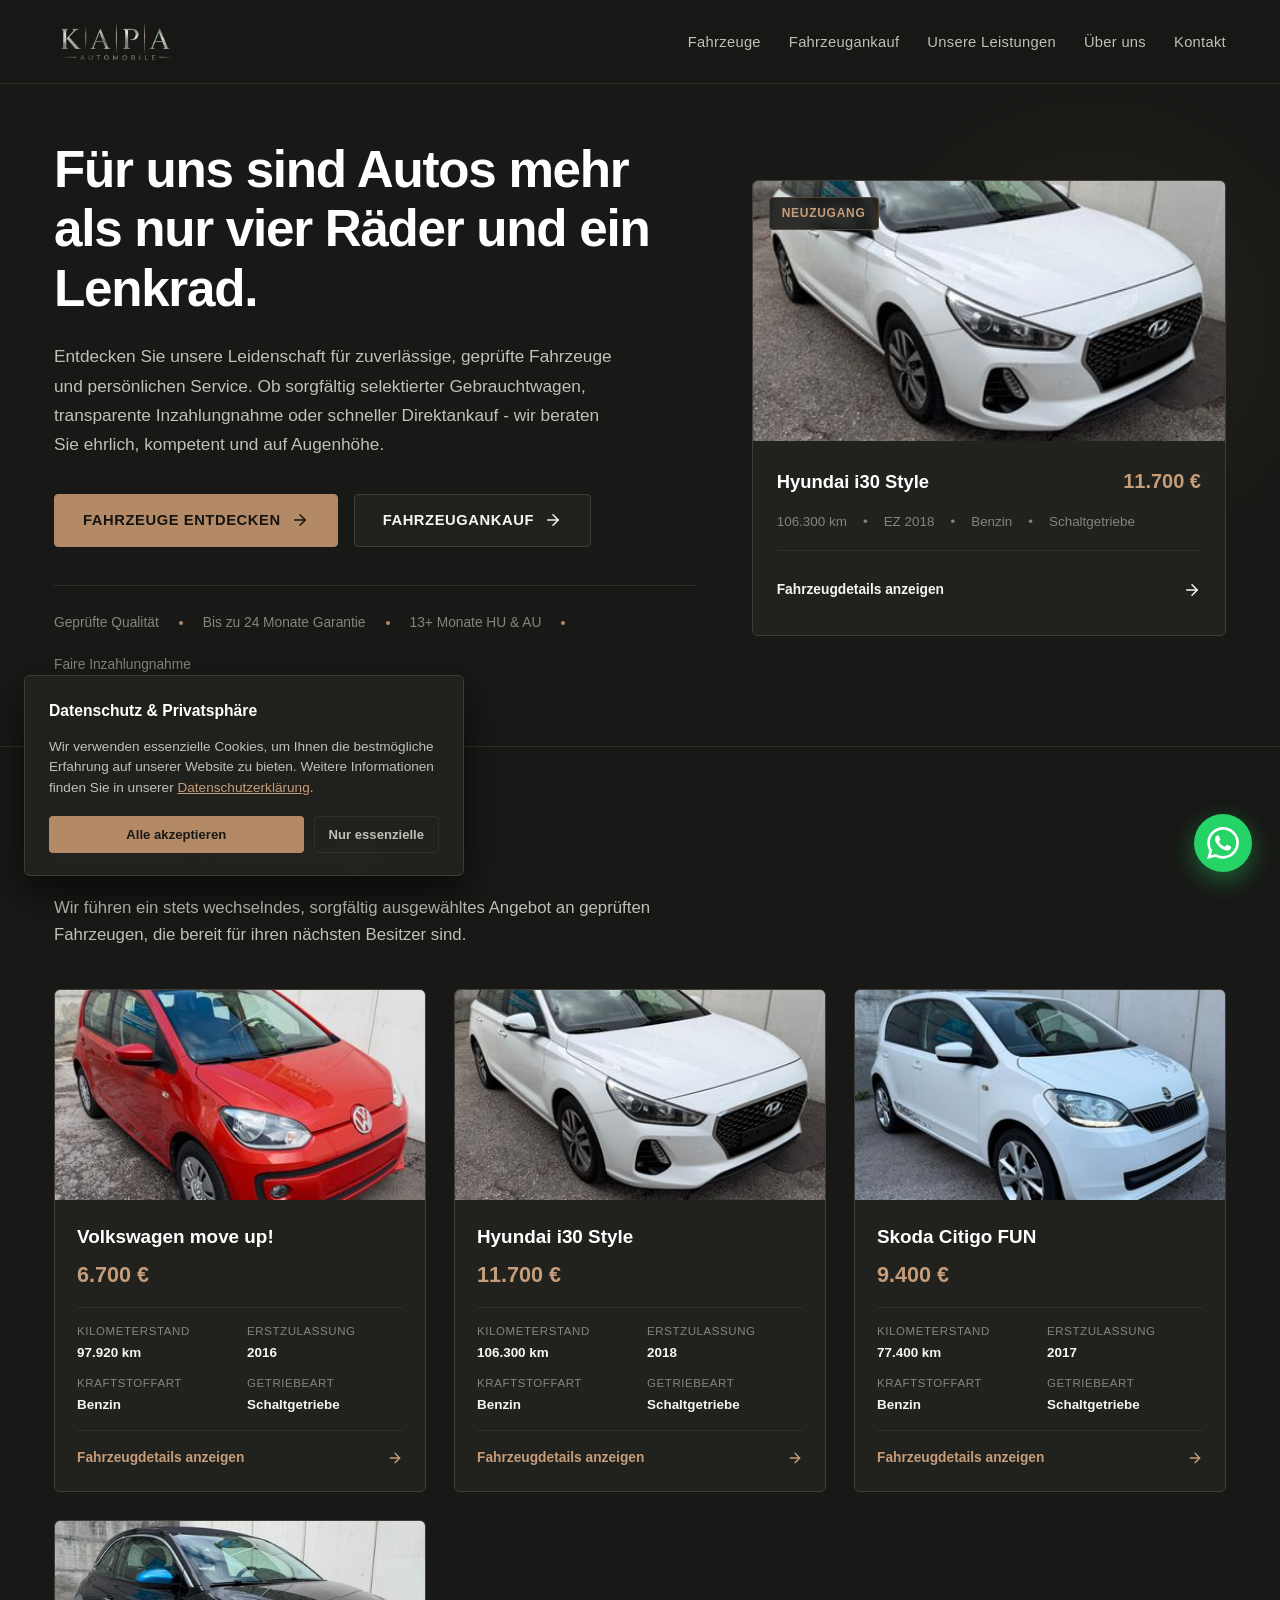
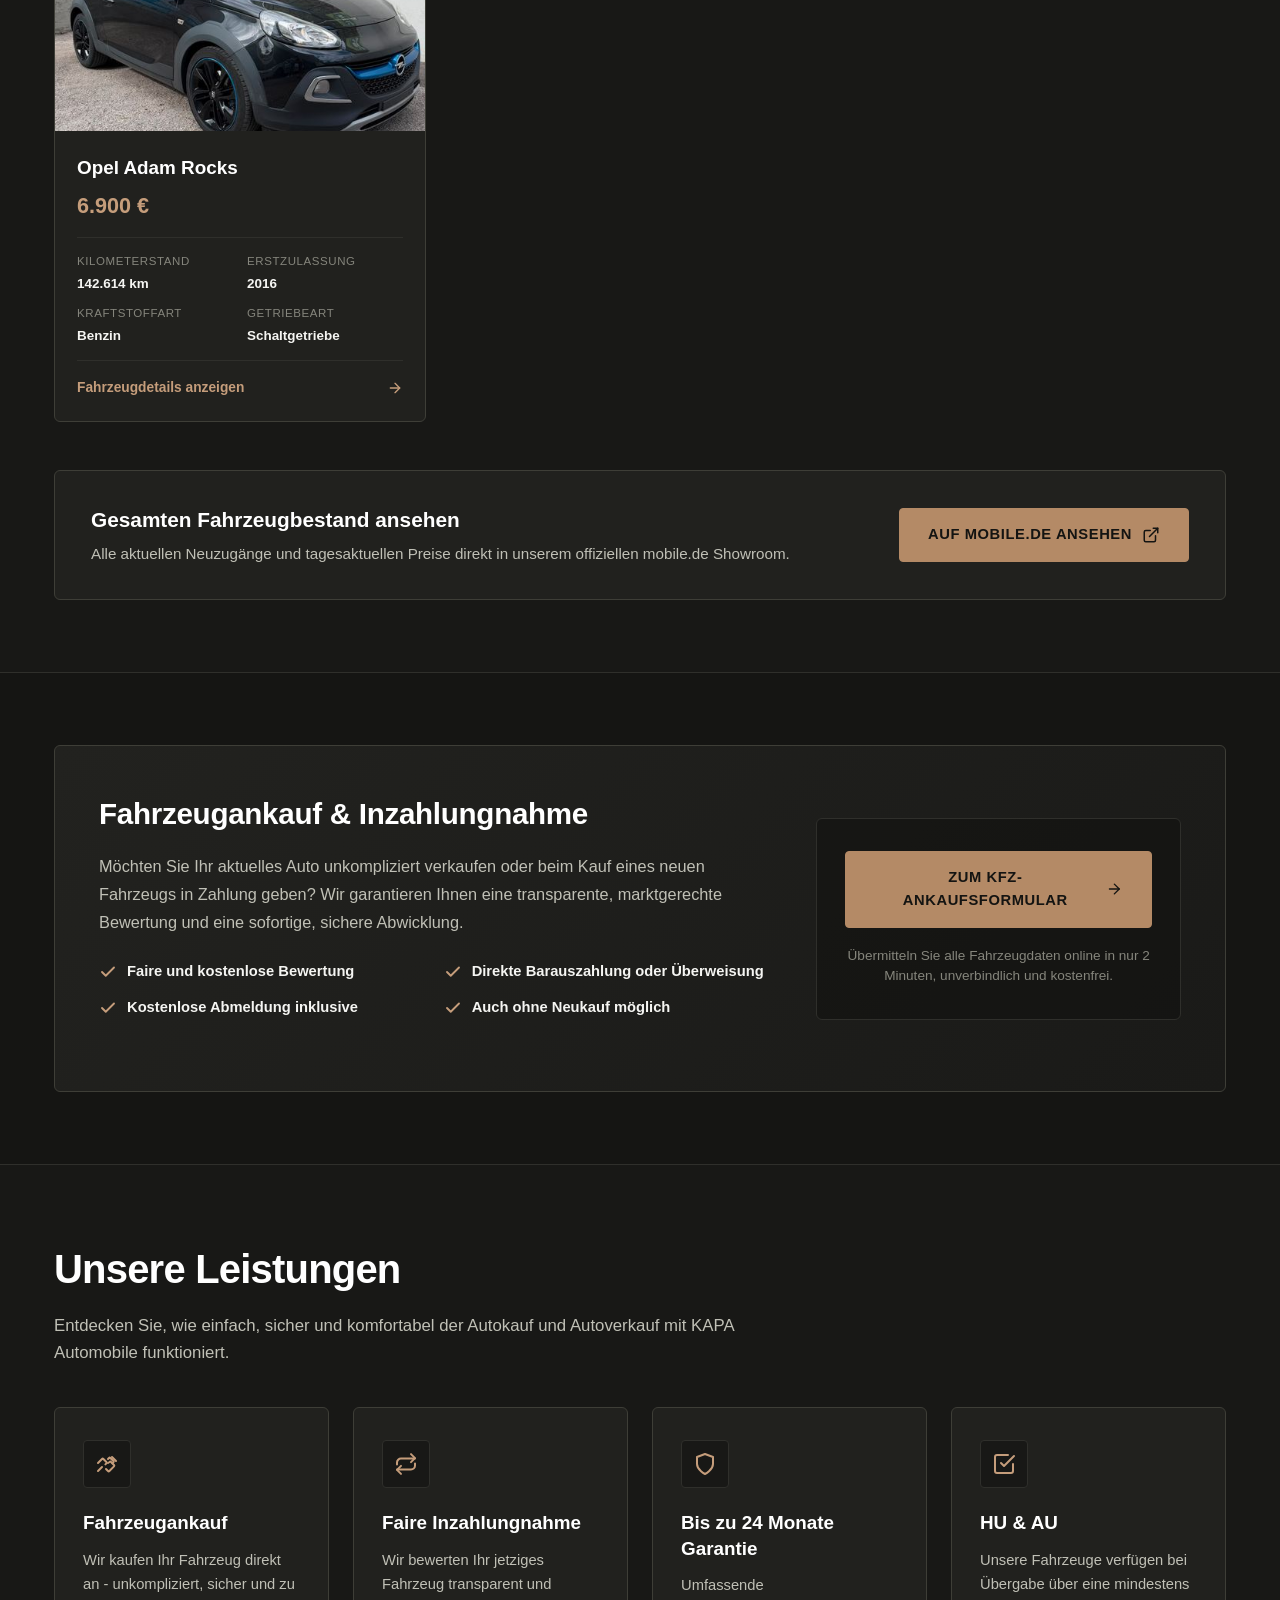
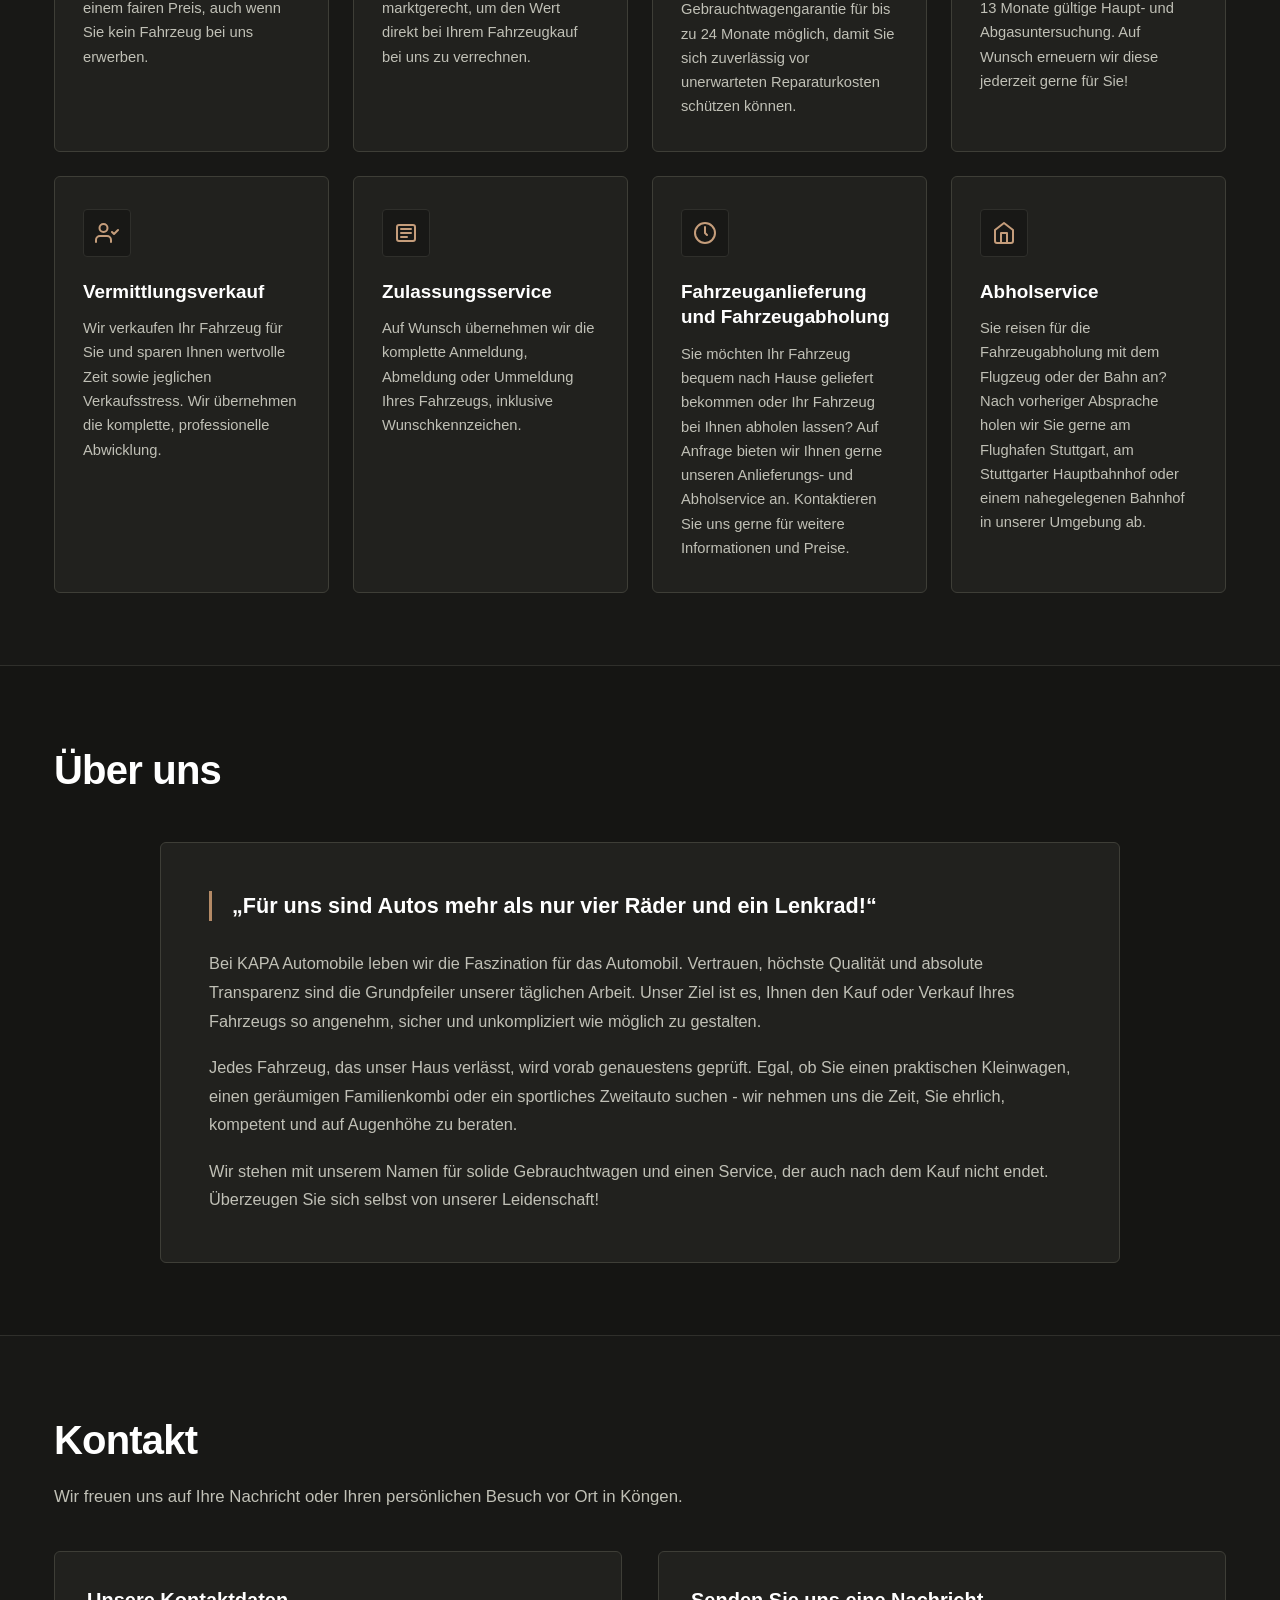
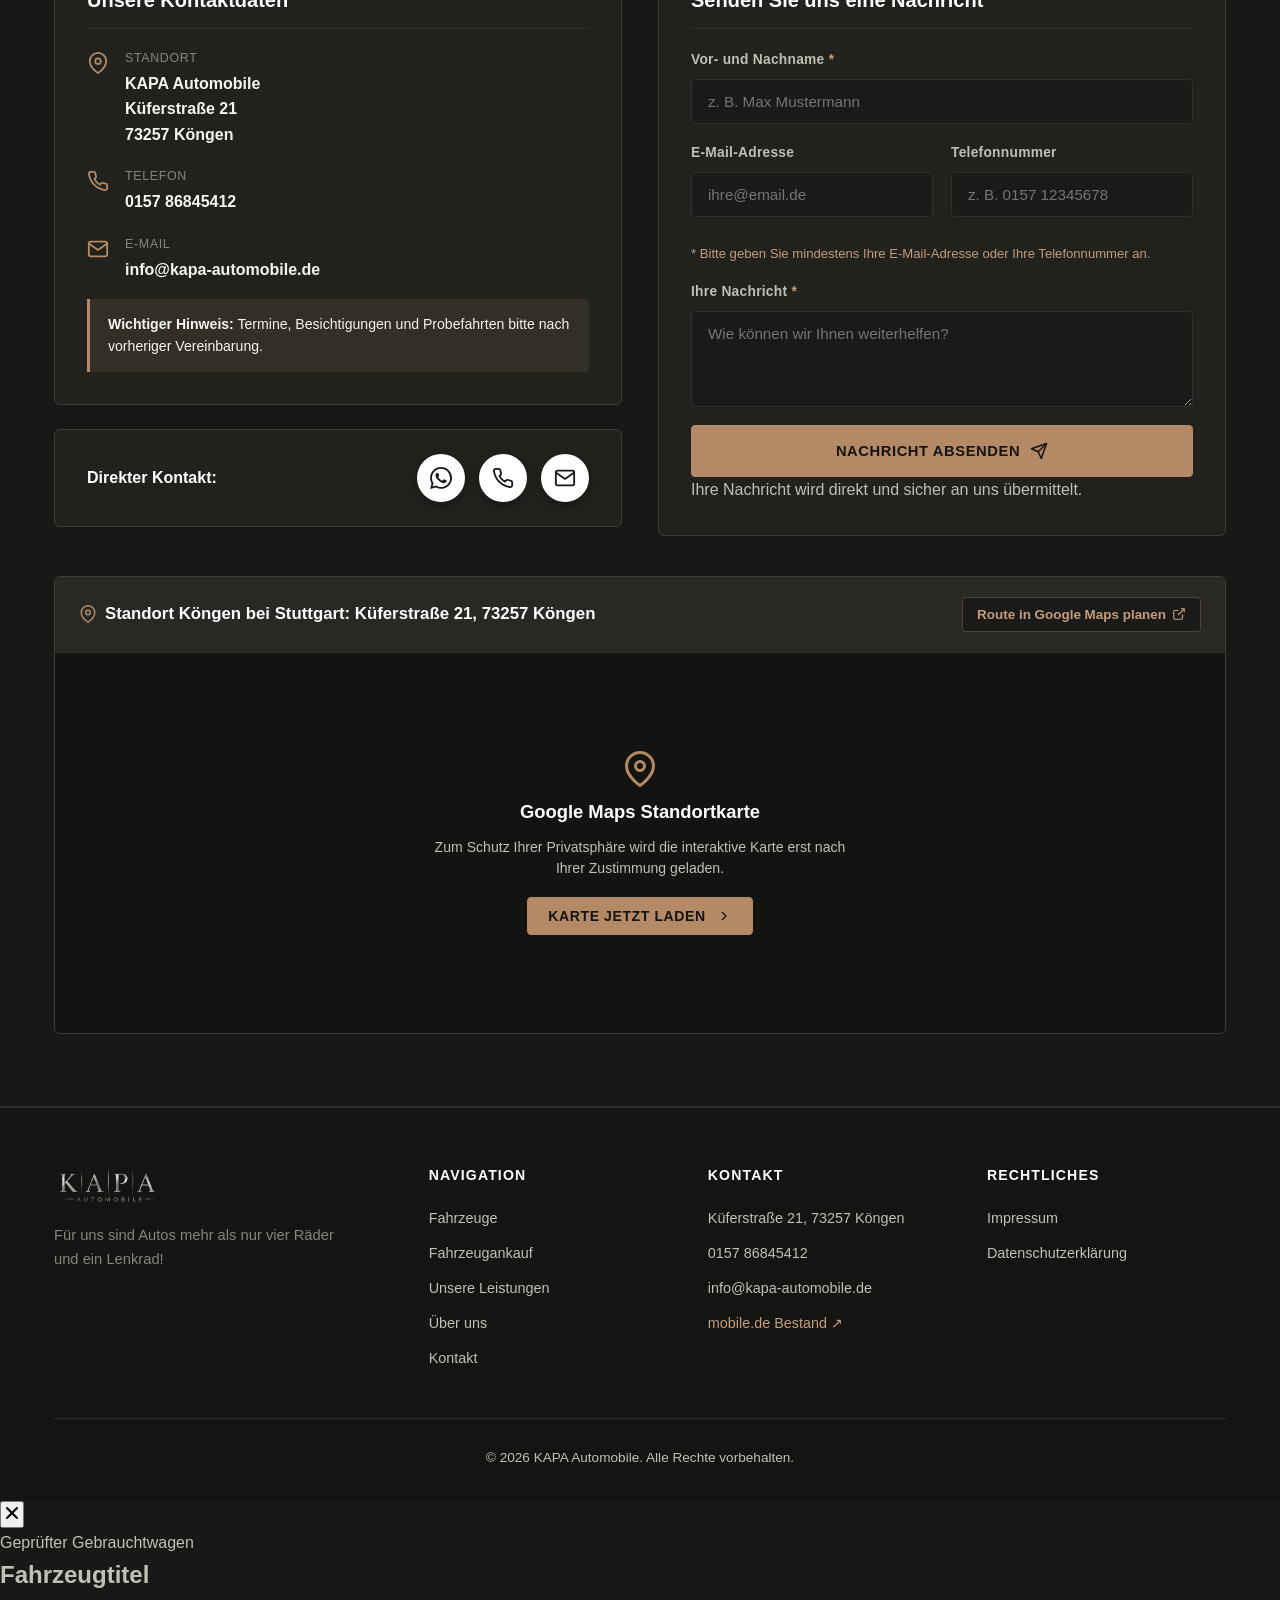
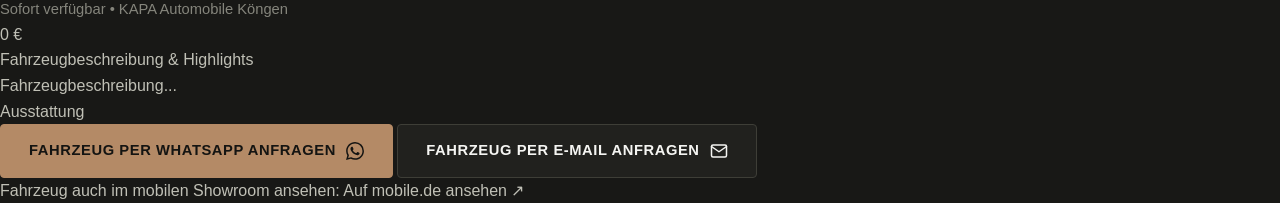
==== commit ba6d517d: "Add files via upload" ====
--- a/index.html
+++ b/index.html
@@ -91,10 +91,10 @@
   <header class="site-header" id="siteHeader">
     <div class="container header-inner">
       <a href="index.html" class="header-logo-link" aria-label="KAPA Automobile Startseite">
-        <img src="assets/images/logo.png" alt="KAPA Automobile" class="header-logo" width="160" height="52" fetchpriority="high">
+        <img src="assets/images/logo.png" alt="KAPA Automobile" class="header-logo" width="180" height="58" fetchpriority="high">
       </a>
 
-      <!-- Desktop Navigation -->
+      <!-- Desktop Navigation (WhatsApp & Telefonnummer wunschgemäß entfernt) -->
       <nav class="nav-desktop" aria-label="Hauptnavigation">
         <ul class="nav-links">
           <li><a href="#fahrzeuge" class="nav-link">Fahrzeuge</a></li>
@@ -103,12 +103,6 @@
           <li><a href="#ueber-uns" class="nav-link">Über uns</a></li>
           <li><a href="#kontakt" class="nav-link">Kontakt</a></li>
         </ul>
-
-        <div class="header-actions">
-          <a href="https://wa.me/4915786845412" target="_blank" rel="noopener noreferrer" class="btn-header-cta">
-            WhatsApp
-          </a>
-        </div>
       </nav>
 
       <!-- Hamburger Button (Mobile) -->
@@ -120,7 +114,7 @@
     </div>
   </header>
 
-  <!-- Mobile Drawer Menu -->
+  <!-- Mobile Drawer Menu (WhatsApp & Telefonnummer entfernt, Impressum/Datenschutz einheitlich weiß) -->
   <div class="mobile-nav-drawer" id="mobileNavDrawer" aria-hidden="true">
     <ul class="mobile-nav-links">
       <li><a href="#fahrzeuge" class="mobile-nav-link">Fahrzeuge</a></li>
@@ -128,18 +122,9 @@
       <li><a href="#leistungen" class="mobile-nav-link">Unsere Leistungen</a></li>
       <li><a href="#ueber-uns" class="mobile-nav-link">Über uns</a></li>
       <li><a href="#kontakt" class="mobile-nav-link">Kontakt</a></li>
-      <li><a href="impressum.html" class="mobile-nav-link" style="font-size: 0.95rem; color: var(--text-muted);">Impressum</a></li>
-      <li><a href="datenschutz.html" class="mobile-nav-link" style="font-size: 0.95rem; color: var(--text-muted);">Datenschutz</a></li>
+      <li><a href="impressum.html" class="mobile-nav-link">Impressum</a></li>
+      <li><a href="datenschutz.html" class="mobile-nav-link">Datenschutz</a></li>
     </ul>
-
-    <div class="mobile-drawer-contact">
-      <a href="tel:+4915786845412" class="btn-secondary" style="width: 100%; text-align: center;">
-        0157 86845412
-      </a>
-      <a href="https://wa.me/4915786845412" target="_blank" rel="noopener noreferrer" class="btn-primary" style="width: 100%; text-align: center;">
-        WhatsApp Chat
-      </a>
-    </div>
   </div>
 
   <main>
@@ -151,11 +136,11 @@
           <!-- Linke Spalte: Philosophie & Tasten "Fahrzeuge entdecken" & "Fahrzeugankauf" nebeneinander -->
           <div class="hero-content">
             <h1 class="hero-title">
-              Für uns sind Autos mehr als nur vier Räder und ein Lenkrad.
+              Für uns sind Autos <span class="slogan-accent">mehr als nur vier Räder</span> und ein Lenkrad.
             </h1>
 
             <p class="hero-description">
-              Entdecken Sie unsere Leidenschaft für zuverlässige, geprüfte Fahrzeuge und persönlichen Service. Ob sorgfältig selektierter Gebrauchtwagen, transparente Inzahlungnahme oder schneller Direktankauf, wir beraten Sie ehrlich, kompetent und auf Augenhöhe.
+              Entdecken Sie unsere Leidenschaft für zuverlässige, geprüfte Fahrzeuge und persönlichen Service. Ob sorgfältig selektierter Gebrauchtwagen, transparente Inzahlungnahme oder schneller Direktankauf - wir beraten Sie ehrlich, kompetent und auf Augenhöhe.
             </p>
 
             <div class="hero-action-row">
@@ -166,7 +151,7 @@
 
               <a href="ankauf.html" class="btn-secondary">
                 <span>Fahrzeugankauf</span>
-                <svg width="18" height="18" viewBox="0 0 24 24" fill="none" stroke="currentColor" stroke-width="2" stroke-linecap="round" stroke-linejoin="round"><path d="m11 17 2 2a1 1 0 0 0 1.4 0l4.6-4.6a1 1 0 0 0 0-1.4l-3-3a1 1 0 0 0-1.4 0L13 11"></path><path d="m13 7 1-1a1 1 0 0 1 1.4 0l3 3a1 1 0 0 1 0 1.4l-1 1"></path><path d="m3 11 4-4a1 1 0 0 1 1.4 0l3 3a1 1 0 0 1 0 1.4l-1 1"></path><path d="m7 15-4 4"></path><path d="m21 9-4-4"></path></svg>
+                <svg width="18" height="18" viewBox="0 0 24 24" fill="none" stroke="currentColor" stroke-width="2" stroke-linecap="round" stroke-linejoin="round"><line x1="5" y1="12" x2="19" y2="12"></line><polyline points="12 5 19 12 12 19"></polyline></svg>
               </a>
             </div>
 
@@ -182,10 +167,10 @@
           </div>
 
           <!-- Rechte Spalte: Showroom Highlight Karte -->
-          <div class="hero-showroom-card">
+          <div class="hero-showroom-card vehicle-card" data-vehicle-id="hyundai-i30" data-mobile-url="https://suchen.mobile.de/fahrzeuge/details.html?id=49285157850720">
             <div class="showroom-card-media">
               <img src="assets/images/cars/49285157850720.jpg" alt="Hyundai i30 Style im Bestand" width="600" height="380" fetchpriority="high">
-              <span class="showroom-badge">Top-Angebot</span>
+              <span class="showroom-badge">Neuzugang</span>
             </div>
             <div class="showroom-card-content">
               <div class="showroom-card-top">
@@ -201,10 +186,10 @@
                 <span>•</span>
                 <span>Schaltgetriebe</span>
               </div>
-              <a href="https://suchen.mobile.de/fahrzeuge/details.html?id=49285157850720" target="_blank" rel="noopener noreferrer" class="showroom-card-btn">
-                <span>Details auf mobile.de ansehen</span>
-                <svg width="18" height="18" viewBox="0 0 24 24" fill="none" stroke="currentColor" stroke-width="2" stroke-linecap="round" stroke-linejoin="round"><path d="M18 13v6a2 2 0 0 1-2 2H5a2 2 0 0 1-2-2V8a2 2 0 0 1 2-2h6"></path><polyline points="15 3 21 3 21 9"></polyline><line x1="10" y1="14" x2="21" y2="3"></line></svg>
-              </a>
+              <div class="showroom-card-btn">
+                <span>Fahrzeugdetails anzeigen</span>
+                <svg width="18" height="18" viewBox="0 0 24 24" fill="none" stroke="currentColor" stroke-width="2" stroke-linecap="round" stroke-linejoin="round"><line x1="5" y1="12" x2="19" y2="12"></line><polyline points="12 5 19 12 12 19"></polyline></svg>
+              </div>
             </div>
           </div>
         </div>
@@ -223,7 +208,7 @@
 
         <div class="vehicles-grid">
           <!-- Fahrzeug 1: VW move up! -->
-          <article class="vehicle-card" data-mobile-url="https://suchen.mobile.de/fahrzeuge/details.html?id=48640093369184">
+          <article class="vehicle-card" data-vehicle-id="vw-up" data-mobile-url="https://suchen.mobile.de/fahrzeuge/details.html?id=48640093369184">
             <div class="vehicle-media">
               <img src="assets/images/cars/48640093369184.jpg" alt="Volkswagen move up!" class="vehicle-img" loading="lazy" width="640" height="420">
             </div>
@@ -251,14 +236,14 @@
                 </div>
               </div>
               <div class="vehicle-action-row">
-                <span>Auf mobile.de ansehen</span>
+                <span>Fahrzeugdetails anzeigen</span>
                 <svg width="16" height="16" viewBox="0 0 24 24" fill="none" stroke="currentColor" stroke-width="2" stroke-linecap="round" stroke-linejoin="round"><line x1="5" y1="12" x2="19" y2="12"></line><polyline points="12 5 19 12 12 19"></polyline></svg>
               </div>
             </div>
           </article>
 
           <!-- Fahrzeug 2: Hyundai i30 Style -->
-          <article class="vehicle-card" data-mobile-url="https://suchen.mobile.de/fahrzeuge/details.html?id=49285157850720">
+          <article class="vehicle-card" data-vehicle-id="hyundai-i30" data-mobile-url="https://suchen.mobile.de/fahrzeuge/details.html?id=49285157850720">
             <div class="vehicle-media">
               <img src="assets/images/cars/49285157850720.jpg" alt="Hyundai i30 Style" class="vehicle-img" loading="lazy" width="640" height="420">
             </div>
@@ -286,14 +271,14 @@
                 </div>
               </div>
               <div class="vehicle-action-row">
-                <span>Auf mobile.de ansehen</span>
+                <span>Fahrzeugdetails anzeigen</span>
                 <svg width="16" height="16" viewBox="0 0 24 24" fill="none" stroke="currentColor" stroke-width="2" stroke-linecap="round" stroke-linejoin="round"><line x1="5" y1="12" x2="19" y2="12"></line><polyline points="12 5 19 12 12 19"></polyline></svg>
               </div>
             </div>
           </article>
 
           <!-- Fahrzeug 3: Skoda Citigo FUN -->
-          <article class="vehicle-card" data-mobile-url="https://suchen.mobile.de/fahrzeuge/details.html?id=48268359651136">
+          <article class="vehicle-card" data-vehicle-id="skoda-citigo" data-mobile-url="https://suchen.mobile.de/fahrzeuge/details.html?id=48268359651136">
             <div class="vehicle-media">
               <img src="assets/images/cars/48268359651136.jpg" alt="Skoda Citigo FUN" class="vehicle-img" loading="lazy" width="640" height="420">
             </div>
@@ -321,14 +306,14 @@
                 </div>
               </div>
               <div class="vehicle-action-row">
-                <span>Auf mobile.de ansehen</span>
+                <span>Fahrzeugdetails anzeigen</span>
                 <svg width="16" height="16" viewBox="0 0 24 24" fill="none" stroke="currentColor" stroke-width="2" stroke-linecap="round" stroke-linejoin="round"><line x1="5" y1="12" x2="19" y2="12"></line><polyline points="12 5 19 12 12 19"></polyline></svg>
               </div>
             </div>
           </article>
 
           <!-- Fahrzeug 4: Opel Adam Rocks -->
-          <article class="vehicle-card" data-mobile-url="https://suchen.mobile.de/fahrzeuge/details.html?id=46116543481024">
+          <article class="vehicle-card" data-vehicle-id="opel-adam" data-mobile-url="https://suchen.mobile.de/fahrzeuge/details.html?id=46116543481024">
             <div class="vehicle-media">
               <img src="assets/images/cars/46116543481024.jpg" alt="Opel Adam Rocks" class="vehicle-img" loading="lazy" width="640" height="420">
             </div>
@@ -356,7 +341,7 @@
                 </div>
               </div>
               <div class="vehicle-action-row">
-                <span>Auf mobile.de ansehen</span>
+                <span>Fahrzeugdetails anzeigen</span>
                 <svg width="16" height="16" viewBox="0 0 24 24" fill="none" stroke="currentColor" stroke-width="2" stroke-linecap="round" stroke-linejoin="round"><line x1="5" y1="12" x2="19" y2="12"></line><polyline points="12 5 19 12 12 19"></polyline></svg>
               </div>
             </div>
@@ -432,7 +417,7 @@
         </div>
 
         <div class="services-clean-grid">
-          <!-- 1. Fahrzeugankauf (Handshake-Symbol) -->
+          <!-- 1. Fahrzeugankauf (Komma durch Bindestrich ersetzt) -->
           <div class="service-clean-card">
             <div class="service-card-top-row">
               <div class="service-icon-wrap">
@@ -441,7 +426,7 @@
             </div>
             <h3 class="service-clean-title">Fahrzeugankauf</h3>
             <p class="service-clean-desc">
-              Wir kaufen Ihr Fahrzeug direkt an, unkompliziert, sicher und zu einem fairen Preis, auch wenn Sie kein Fahrzeug bei uns erwerben.
+              Wir kaufen Ihr Fahrzeug direkt an - unkompliziert, sicher und zu einem fairen Preis, auch wenn Sie kein Fahrzeug bei uns erwerben.
             </p>
           </div>
 
@@ -471,20 +456,20 @@
             </p>
           </div>
 
-          <!-- 4. HU & AU -->
+          <!-- 4. HU & AU (Wort 'Neu' gestrichen) -->
           <div class="service-clean-card">
             <div class="service-card-top-row">
               <div class="service-icon-wrap">
                 <svg viewBox="0 0 24 24" fill="none" stroke="currentColor" stroke-width="2" stroke-linecap="round" stroke-linejoin="round"><polyline points="9 11 12 14 22 4"></polyline><path d="M21 12v7a2 2 0 0 1-2 2H5a2 2 0 0 1-2-2V5a2 2 0 0 1 2-2h11"></path></svg>
               </div>
             </div>
-            <h3 class="service-clean-title">HU &amp; AU Neu</h3>
+            <h3 class="service-clean-title">HU &amp; AU</h3>
             <p class="service-clean-desc">
               Unsere Fahrzeuge verfügen bei Übergabe über eine mindestens 13 Monate gültige Haupt- und Abgasuntersuchung. Auf Wunsch erneuern wir diese jederzeit gerne für Sie!
             </p>
           </div>
 
-          <!-- 5. Vermittlungsverkauf -->
+          <!-- 5. Vermittlungsverkauf (Angepasster Text) -->
           <div class="service-clean-card">
             <div class="service-card-top-row">
               <div class="service-icon-wrap">
@@ -493,11 +478,11 @@
             </div>
             <h3 class="service-clean-title">Vermittlungsverkauf</h3>
             <p class="service-clean-desc">
-              Wir verkaufen Ihr Fahrzeug für Sie und ersparen Ihnen wertvolle Zeit sowie jeglichen Verkaufsstress, wir übernehmen die komplette professionelle Abwicklung.
-            </p>
-          </div>
-
-          <!-- 6. Zulassungsservice -->
+              Wir verkaufen Ihr Fahrzeug für Sie und sparen Ihnen wertvolle Zeit sowie jeglichen Verkaufsstress. Wir übernehmen die komplette, professionelle Abwicklung.
+            </p>
+          </div>
+
+          <!-- 6. Zulassungsservice (Komma vor inklusive hinzugefügt) -->
           <div class="service-clean-card">
             <div class="service-card-top-row">
               <div class="service-icon-wrap">
@@ -506,24 +491,24 @@
             </div>
             <h3 class="service-clean-title">Zulassungsservice</h3>
             <p class="service-clean-desc">
-              Auf Wunsch übernehmen wir die komplette Anmeldung, Abmeldung oder Ummeldung Ihres Fahrzeugs inklusive Wunschkennzeichen.
-            </p>
-          </div>
-
-          <!-- 7. Fahrzeuganlieferung & Fahrzeugabholung -->
+              Auf Wunsch übernehmen wir die komplette Anmeldung, Abmeldung oder Ummeldung Ihres Fahrzeugs, inklusive Wunschkennzeichen.
+            </p>
+          </div>
+
+          <!-- 7. Fahrzeuganlieferung und Fahrzeugabholung (Angepasste Überschrift & Text) -->
           <div class="service-clean-card">
             <div class="service-card-top-row">
               <div class="service-icon-wrap">
                 <svg viewBox="0 0 24 24" fill="none" stroke="currentColor" stroke-width="2" stroke-linecap="round" stroke-linejoin="round"><circle cx="12" cy="12" r="10"></circle><polyline points="12 6 12 12 14 14"></polyline></svg>
               </div>
             </div>
-            <h3 class="service-clean-title">Anlieferung &amp; Abholung</h3>
+            <h3 class="service-clean-title">Fahrzeuganlieferung und Fahrzeugabholung</h3>
             <p class="service-clean-desc">
-              Sie möchten Ihr Fahrzeug bequem nach Hause geliefert bekommen oder Ihr Altfahrzeug abholen lassen? Gerne organisieren wir den Transport direkt zu Ihnen.
-            </p>
-          </div>
-
-          <!-- 8. Abholservice -->
+              Sie möchten Ihr Fahrzeug bequem nach Hause geliefert bekommen oder Ihr Fahrzeug bei Ihnen abholen lassen? Auf Anfrage bieten wir Ihnen gerne unseren Anlieferungs- und Abholservice an. Kontaktieren Sie uns gerne für weitere Informationen und Preise.
+            </p>
+          </div>
+
+          <!-- 8. Abholservice (Angepasster Text) -->
           <div class="service-clean-card">
             <div class="service-card-top-row">
               <div class="service-icon-wrap">
@@ -532,7 +517,7 @@
             </div>
             <h3 class="service-clean-title">Abholservice</h3>
             <p class="service-clean-desc">
-              Sie reisen mit dem Flugzeug oder der Bahn an? Wir holen Sie gerne persönlich am Flughafen Stuttgart oder am Hauptbahnhof und Bahnhof in unserer Umgebung ab.
+              Sie reisen für die Fahrzeugabholung mit dem Flugzeug oder der Bahn an? Nach vorheriger Absprache holen wir Sie gerne am Flughafen Stuttgart, am Stuttgarter Hauptbahnhof oder einem nahegelegenen Bahnhof in unserer Umgebung ab.
             </p>
           </div>
         </div>
@@ -555,7 +540,7 @@
               Bei KAPA Automobile leben wir die Faszination für das Automobil. Vertrauen, höchste Qualität und absolute Transparenz sind die Grundpfeiler unserer täglichen Arbeit. Unser Ziel ist es, Ihnen den Kauf oder Verkauf Ihres Fahrzeugs so angenehm, sicher und unkompliziert wie möglich zu gestalten.
             </p>
             <p>
-              Jedes Fahrzeug, das unser Haus verlässt, wird vorab genauestens geprüft. Egal, ob Sie einen praktischen Kleinwagen, einen geräumigen Familienkombi oder ein sportliches Zweitauto suchen, wir nehmen uns die Zeit, Sie ehrlich, kompetent und auf Augenhöhe zu beraten.
+              Jedes Fahrzeug, das unser Haus verlässt, wird vorab genauestens geprüft. Egal, ob Sie einen praktischen Kleinwagen, einen geräumigen Familienkombi oder ein sportliches Zweitauto suchen - wir nehmen uns die Zeit, Sie ehrlich, kompetent und auf Augenhöhe zu beraten.
             </p>
             <p>
               Wir stehen mit unserem Namen für solide Gebrauchtwagen und einen Service, der auch nach dem Kauf nicht endet. Überzeugen Sie sich selbst von unserer Leidenschaft!
@@ -580,15 +565,14 @@
             <div class="contact-card-box">
               <h3 class="contact-panel-title">Unsere Kontaktdaten</h3>
               <ul class="contact-entries-list">
-                <!-- Adresse -->
+                <!-- Adresse (Klickbar für Google Maps) -->
                 <li class="contact-entry">
                   <svg class="contact-entry-icon" viewBox="0 0 24 24" fill="none" stroke="currentColor" stroke-width="2" stroke-linecap="round" stroke-linejoin="round"><path d="M21 10c0 7-9 13-9 13s-9-6-9-13a9 9 0 0 1 18 0z"></path><circle cx="12" cy="10" r="3"></circle></svg>
                   <div>
                     <div class="contact-entry-label">Standort</div>
                     <div class="contact-entry-value">
                       <strong>KAPA Automobile</strong><br>
-                      Küferstraße 21<br>
-                      73257 Köngen
+                      <a href="https://maps.google.com/?q=K%C3%BCferstra%C3%9Fe+21,+73257+K%C3%B6ngen" target="_blank" rel="noopener noreferrer">Küferstraße 21<br>73257 Köngen</a>
                     </div>
                   </div>
                 </li>
@@ -681,7 +665,7 @@
                 <span>Nachricht absenden</span>
                 <svg width="18" height="18" viewBox="0 0 24 24" fill="none" stroke="currentColor" stroke-width="2" stroke-linecap="round" stroke-linejoin="round"><line x1="22" y1="2" x2="11" y2="13"></line><polygon points="22 2 15 22 11 13 2 9 22 2"></polygon></svg>
               </button>
-              <p class="form-hint">Ihre Nachricht wird direkt strukturiert an uns übermittelt.</p>
+              <p class="form-hint">Ihre Nachricht wird direkt und sicher an uns übermittelt.</p>
             </form>
           </div>
         </div>
@@ -725,7 +709,7 @@
     </section>
   </main>
 
-  <!-- ==================== FIXIERTES WHATSAPP SYMBOL ==================== -->
+  <!-- ==================== FIXIERTES WHATSAPP SYMBOL (Farben: Beige / Schwarz) ==================== -->
   <a href="https://wa.me/4915786845412?text=Hallo%20KAPA%20Automobile,%20ich%20interessiere%20mich%20f%C3%BCr%20Ihre%20Fahrzeuge." 
      target="_blank" 
      rel="noopener noreferrer" 
@@ -736,14 +720,14 @@
     </svg>
   </a>
 
-  <!-- ==================== FOOTER (OHNE AGENTUR-HINWEIS) ==================== -->
+  <!-- ==================== FOOTER ==================== -->
   <footer class="site-footer">
     <div class="container">
       <div class="footer-main-grid">
         <!-- Spalte 1: Logo -->
         <div>
           <div class="footer-logo-wrap">
-            <img src="assets/images/logo.png" alt="KAPA Automobile" class="footer-logo" width="160" height="52" loading="lazy">
+            <img src="assets/images/logo.png" alt="KAPA Automobile" class="footer-logo" width="180" height="56" loading="lazy">
           </div>
           <p class="footer-tagline">
             Für uns sind Autos mehr als nur vier Räder und ein Lenkrad!
@@ -766,7 +750,7 @@
         <div>
           <h4 class="footer-col-title">Kontakt</h4>
           <ul class="footer-links-list">
-            <li>Küferstraße 21, 73257 Köngen</li>
+            <li><a href="https://maps.google.com/?q=K%C3%BCferstra%C3%9Fe+21,+73257+K%C3%B6ngen" target="_blank" rel="noopener noreferrer">Küferstraße 21, 73257 Köngen</a></li>
             <li><a href="tel:+4915786845412">0157 86845412</a></li>
             <li><a href="mailto:info@kapa-automobile.de">info@kapa-automobile.de</a></li>
             <li><a href="https://home.mobile.de/KAPAAUTOMOBILE" target="_blank" rel="noopener noreferrer" style="color: var(--bronze-400);">mobile.de Bestand ↗</a></li>
@@ -783,7 +767,7 @@
         </div>
       </div>
 
-      <!-- Footer Bottom Bar (OHNE FIRMENCREDIT) -->
+      <!-- Footer Bottom Bar -->
       <div class="footer-bottom-bar">
         <div class="footer-copyright">
           &copy; <span id="currentYear">2026</span> KAPA Automobile. Alle Rechte vorbehalten.
@@ -791,6 +775,61 @@
       </div>
     </div>
   </footer>
+
+  <!-- ==================== ON-SITE FAHRZEUG DETAIL MODAL (Wunsch 12) ==================== -->
+  <div class="vehicle-modal-backdrop" id="vehicleModalBackdrop" role="dialog" aria-modal="true" aria-hidden="true">
+    <div class="vehicle-modal-dialog" id="vehicleModalDialog">
+      <button type="button" class="vehicle-modal-close" id="vehicleModalCloseBtn" aria-label="Modal schließen">
+        <svg width="20" height="20" viewBox="0 0 24 24" fill="none" stroke="currentColor" stroke-width="2.5" stroke-linecap="round" stroke-linejoin="round"><line x1="18" y1="6" x2="6" y2="18"></line><line x1="6" y1="6" x2="18" y2="18"></line></svg>
+      </button>
+
+      <div class="vehicle-modal-image-wrap">
+        <img src="" alt="" class="vehicle-modal-image" id="modalVehicleImg">
+        <span class="vehicle-modal-badge" id="modalVehicleBadge">Geprüfter Gebrauchtwagen</span>
+      </div>
+
+      <div class="vehicle-modal-content">
+        <div class="vehicle-modal-header">
+          <div>
+            <h2 class="vehicle-modal-title" id="modalVehicleTitle">Fahrzeugtitel</h2>
+            <p style="font-size: 0.92rem; color: var(--text-muted); margin-top: 4px;" id="modalVehicleSubtitle">Sofort verfügbar • KAPA Automobile Köngen</p>
+          </div>
+          <div class="vehicle-modal-price" id="modalVehiclePrice">0 €</div>
+        </div>
+
+        <div class="vehicle-modal-specs-grid" id="modalVehicleSpecs">
+          <!-- Dynamisch über JS befüllt -->
+        </div>
+
+        <div class="vehicle-modal-section-title">Fahrzeugbeschreibung &amp; Highlights</div>
+        <p class="vehicle-modal-desc" id="modalVehicleDesc">
+          Fahrzeugbeschreibung...
+        </p>
+
+        <div class="vehicle-modal-section-title">Ausstattung</div>
+        <div class="vehicle-modal-features-list" id="modalVehicleFeatures">
+          <!-- Dynamisch über JS befüllt -->
+        </div>
+
+        <div class="vehicle-modal-actions">
+          <div class="vehicle-modal-btn-row">
+            <a href="#" target="_blank" rel="noopener noreferrer" class="btn-primary" id="modalBtnWhatsApp" style="flex: 1; text-align: center;">
+              <span>Fahrzeug per WhatsApp anfragen</span>
+              <svg width="18" height="18" viewBox="0 0 24 24" fill="currentColor"><path d="M17.472 14.382c-.297-.149-1.758-.867-2.03-.967-.273-.099-.471-.148-.67.15-.197.297-.767.966-.94 1.164-.173.199-.347.223-.644.075-.297-.15-1.255-.463-2.39-1.475-.883-.788-1.48-1.761-1.653-2.059-.173-.297-.018-.458.13-.606.134-.133.298-.347.446-.52.149-.174.198-.298.298-.497.099-.198.05-.371-.025-.52-.075-.149-.669-1.612-.916-2.207-.242-.579-.487-.5-.669-.51a12.8 12.8 0 0 0-.57-.01c-.198 0-.52.074-.792.372-.272.297-1.04 1.016-1.04 2.479 0 1.462 1.065 2.875 1.213 3.074.149.198 2.096 3.2 5.077 4.487.709.306 1.262.489 1.694.625.712.227 1.36.195 1.871.118.571-.085 1.758-.719 2.006-1.413.248-.694.248-1.289.173-1.413-.074-.124-.272-.198-.57-.347m-5.421 7.403h-.004a9.87 9.87 0 0 1-5.031-1.378l-.361-.214-3.741.982.998-3.648-.235-.374a9.86 9.86 0 0 1-1.51-5.26c.001-5.45 4.436-9.884 9.888-9.884 2.64 0 5.122 1.03 6.988 2.898a9.825 9.825 0 0 1 2.893 6.994c-.003 5.45-4.437 9.884-9.885 9.884m8.413-18.297A11.815 11.815 0 0 0 12.05 0C5.495 0 .16 5.335.157 11.892c0 2.096.547 4.142 1.588 5.945L.057 24l6.305-1.654a11.882 11.882 0 0 0 5.683 1.448h.005c6.554 0 11.89-5.335 11.893-11.893a11.82 11.82 0 0 0-3.48-8.413Z"/></svg>
+            </a>
+            <a href="#" class="btn-secondary" id="modalBtnEmail" style="flex: 1; text-align: center;">
+              <span>Fahrzeug per E-Mail anfragen</span>
+              <svg width="18" height="18" viewBox="0 0 24 24" fill="none" stroke="currentColor" stroke-width="2" stroke-linecap="round" stroke-linejoin="round"><path d="M4 4h16c1.1 0 2 .9 2 2v12c0 1.1-.9 2-2 2H4c-1.1 0-2-.9-2-2V6c0-1.1.9-2 2-2z"></path><polyline points="22,6 12,13 2,6"></polyline></svg>
+            </a>
+          </div>
+          <div class="vehicle-modal-external-link">
+            <span>Fahrzeug auch im mobilen Showroom ansehen: </span>
+            <a href="#" target="_blank" rel="noopener noreferrer" id="modalBtnMobileLink">Auf mobile.de ansehen ↗</a>
+          </div>
+        </div>
+      </div>
+    </div>
+  </div>
 
   <!-- ==================== COOKIE BANNER ==================== -->
   <aside class="cookie-banner" id="cookieBanner" aria-label="Cookie Einstellungen">
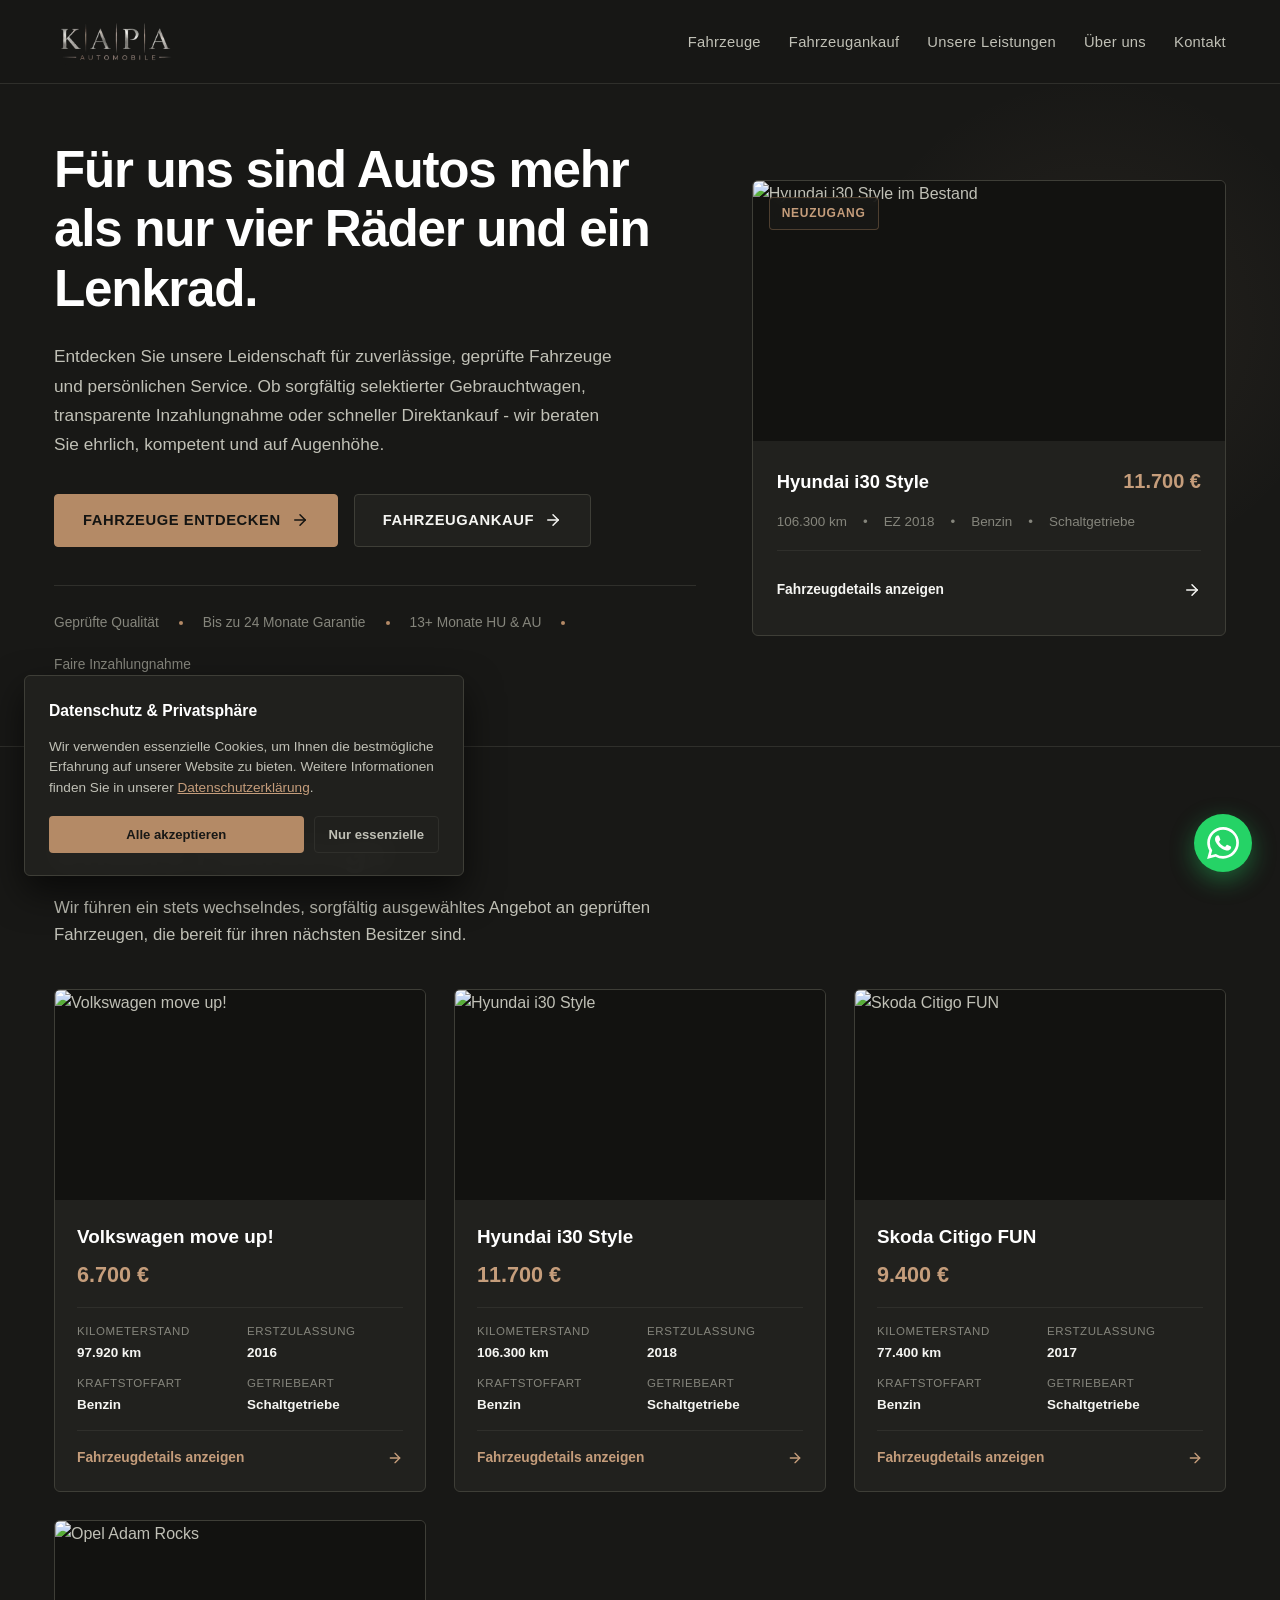
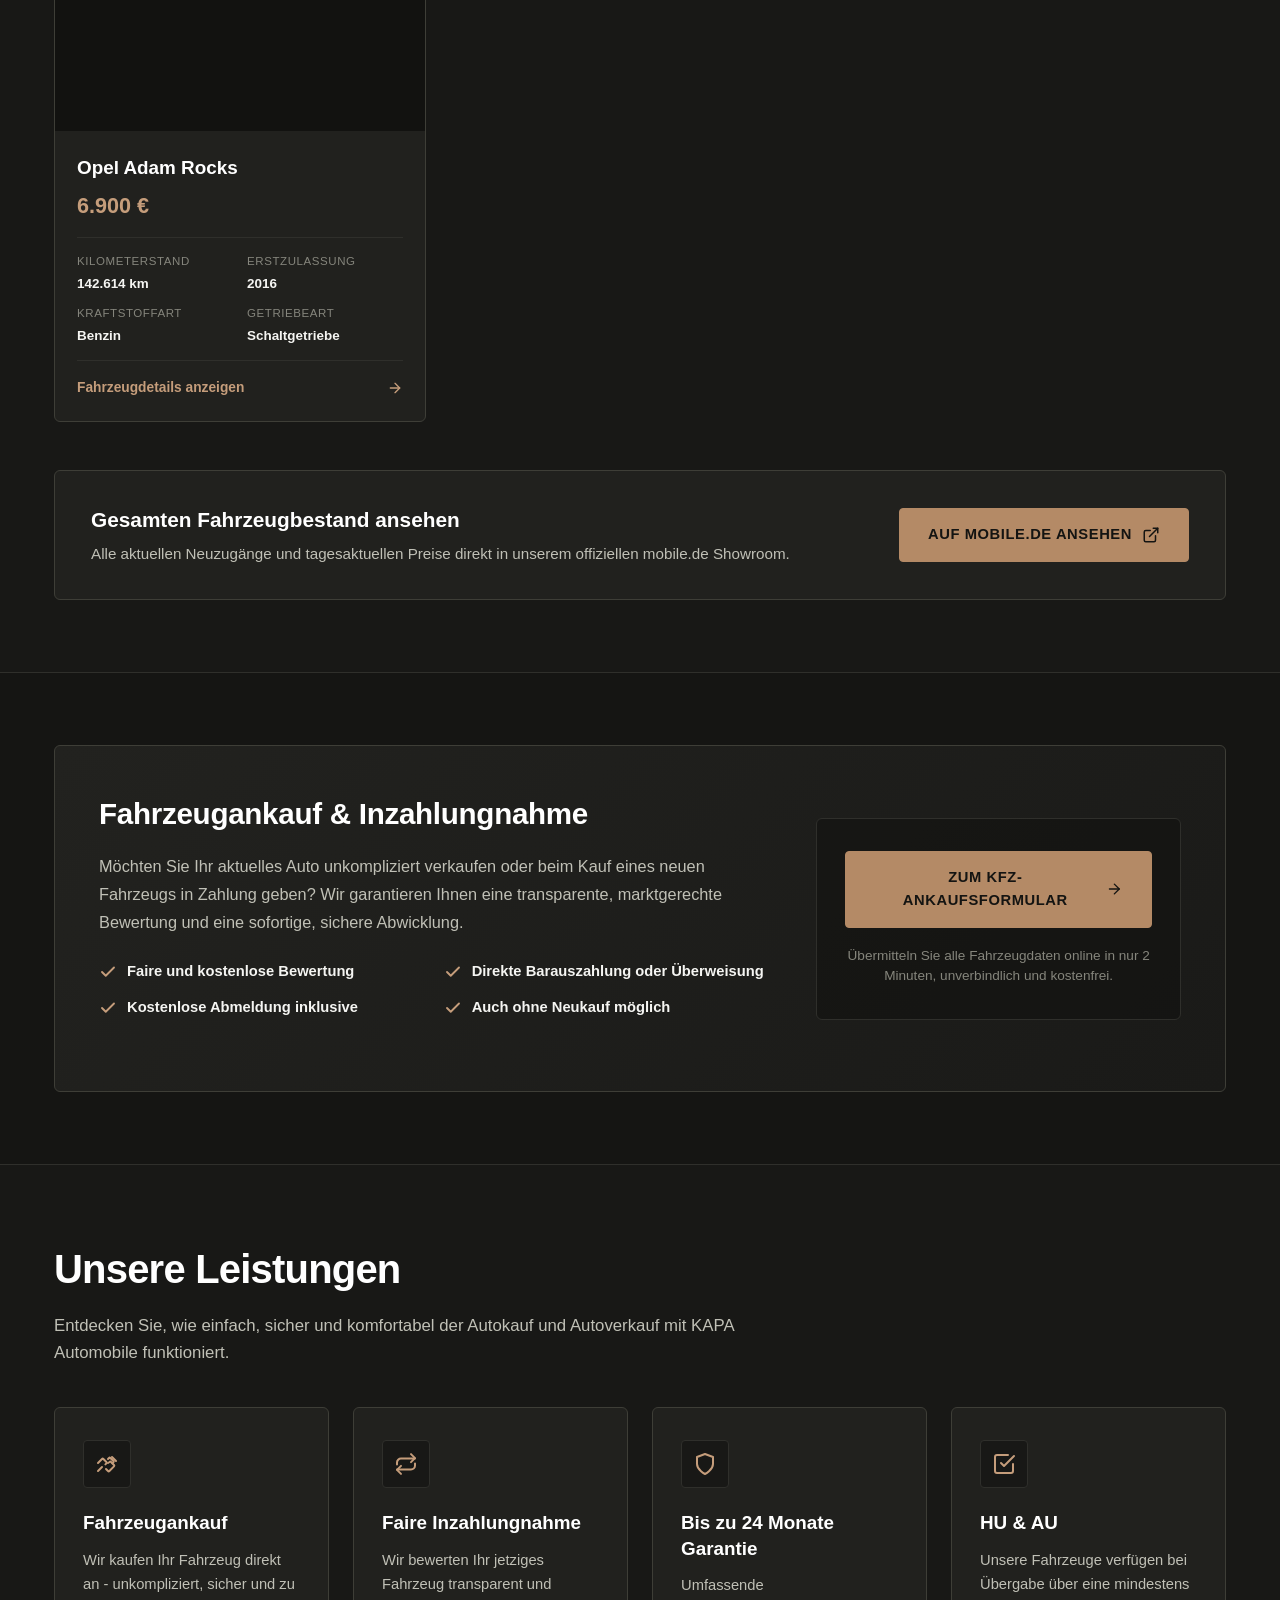
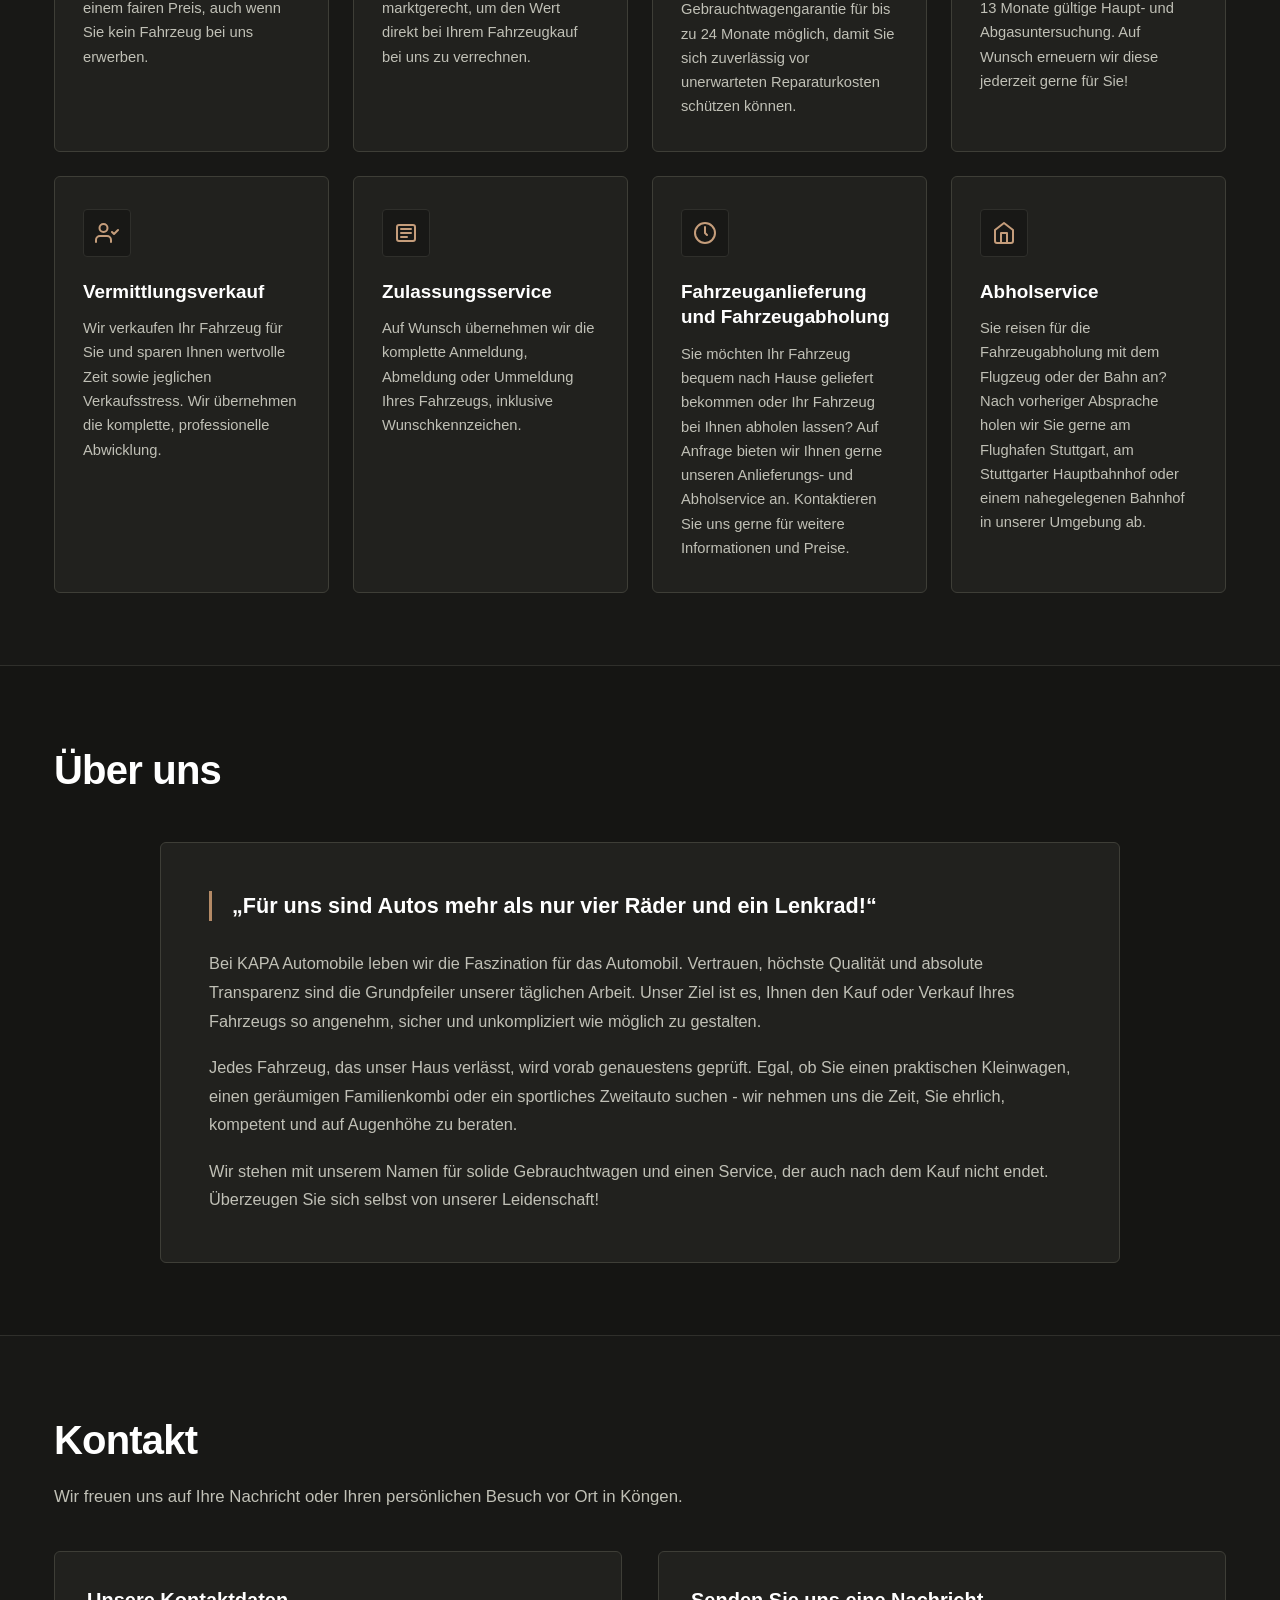
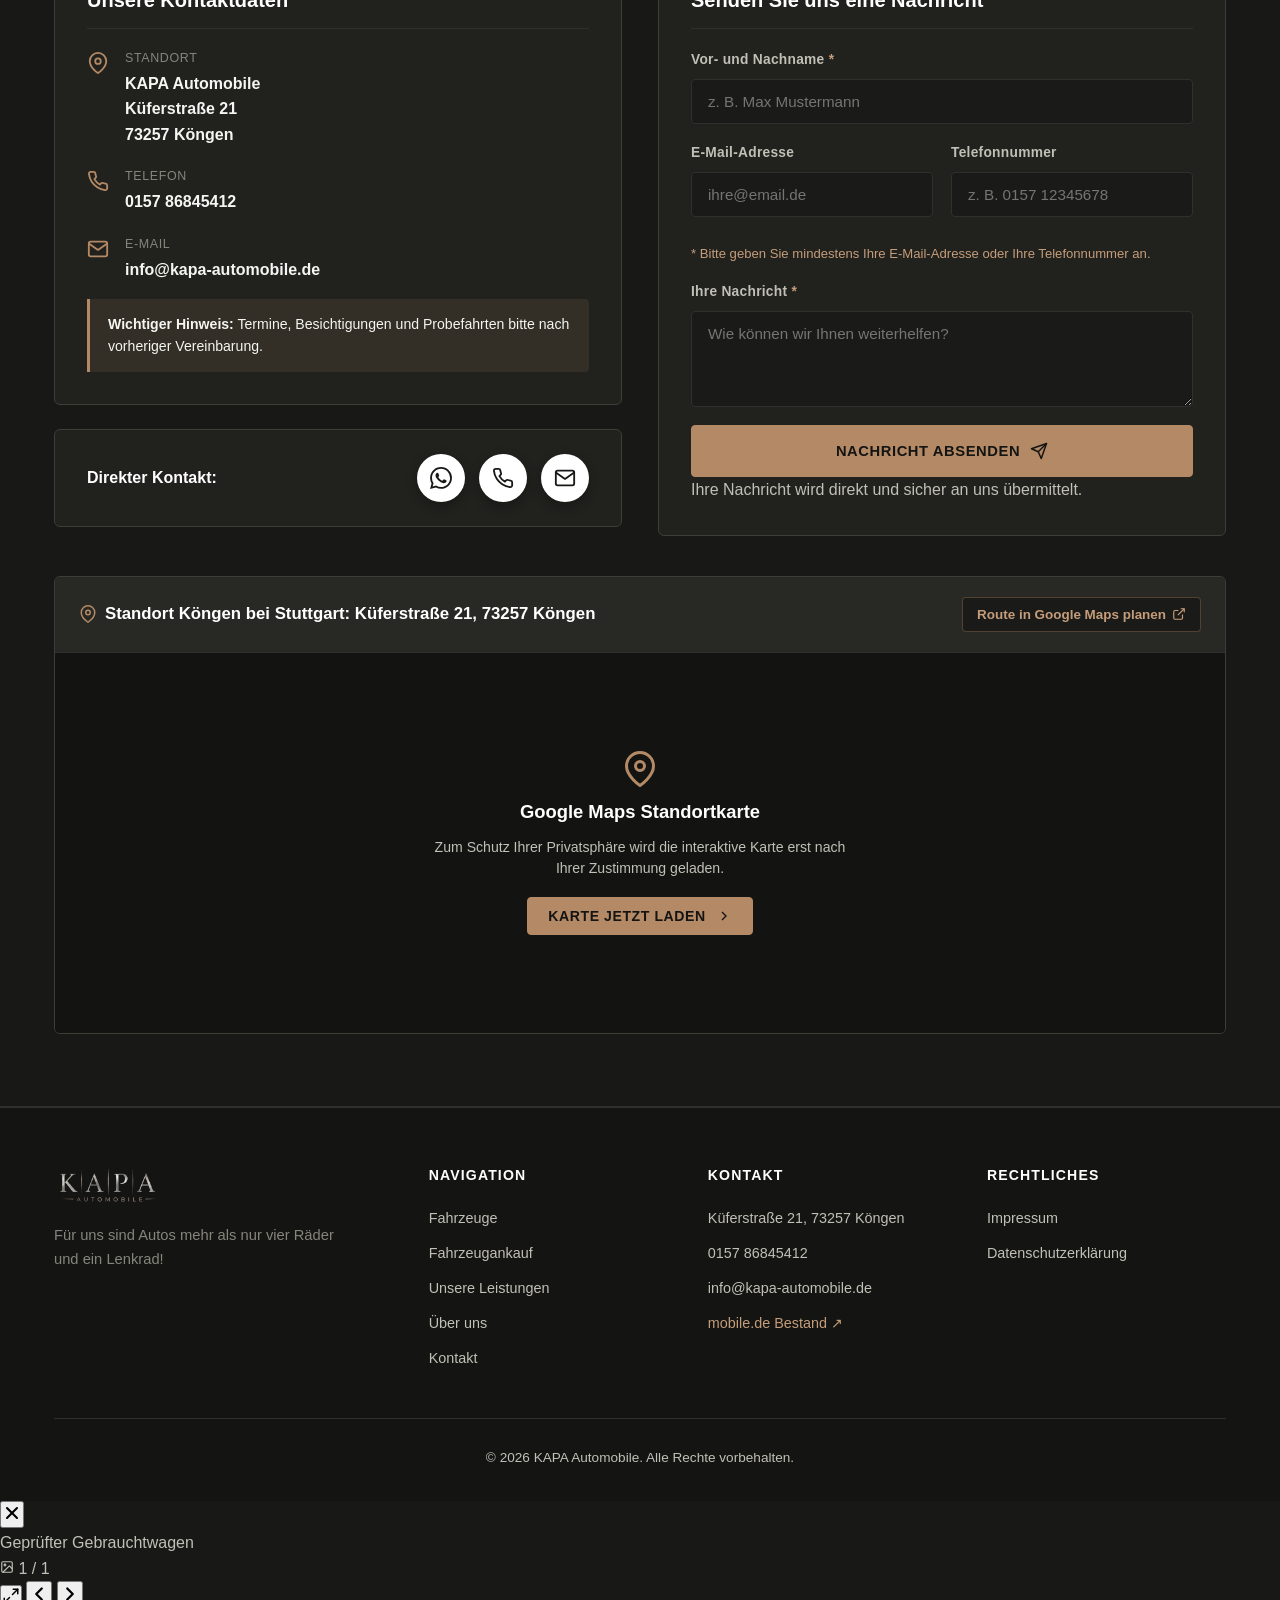
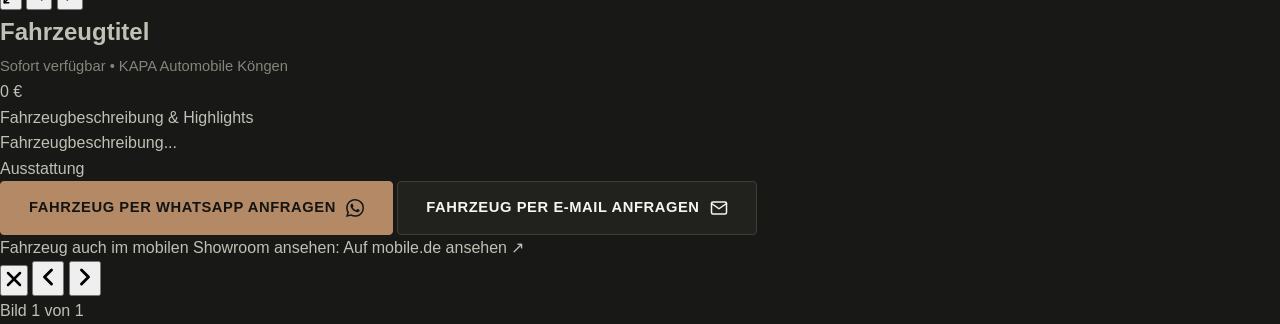
==== commit 14476339: "Add files via upload" ====
--- a/index.html
+++ b/index.html
@@ -169,7 +169,7 @@
           <!-- Rechte Spalte: Showroom Highlight Karte -->
           <div class="hero-showroom-card vehicle-card" data-vehicle-id="hyundai-i30" data-mobile-url="https://suchen.mobile.de/fahrzeuge/details.html?id=49285157850720">
             <div class="showroom-card-media">
-              <img src="assets/images/cars/49285157850720.jpg" alt="Hyundai i30 Style im Bestand" width="600" height="380" fetchpriority="high">
+              <img src="assets/images/cars/hyundai-i30/1.jpg" alt="Hyundai i30 Style im Bestand" width="600" height="380" fetchpriority="high">
               <span class="showroom-badge">Neuzugang</span>
             </div>
             <div class="showroom-card-content">
@@ -210,7 +210,7 @@
           <!-- Fahrzeug 1: VW move up! -->
           <article class="vehicle-card" data-vehicle-id="vw-up" data-mobile-url="https://suchen.mobile.de/fahrzeuge/details.html?id=48640093369184">
             <div class="vehicle-media">
-              <img src="assets/images/cars/48640093369184.jpg" alt="Volkswagen move up!" class="vehicle-img" loading="lazy" width="640" height="420">
+              <img src="assets/images/cars/vw-up/1.jpg" alt="Volkswagen move up!" class="vehicle-img" loading="lazy" width="640" height="420">
             </div>
             <div class="vehicle-body">
               <div class="vehicle-header-info">
@@ -245,7 +245,7 @@
           <!-- Fahrzeug 2: Hyundai i30 Style -->
           <article class="vehicle-card" data-vehicle-id="hyundai-i30" data-mobile-url="https://suchen.mobile.de/fahrzeuge/details.html?id=49285157850720">
             <div class="vehicle-media">
-              <img src="assets/images/cars/49285157850720.jpg" alt="Hyundai i30 Style" class="vehicle-img" loading="lazy" width="640" height="420">
+              <img src="assets/images/cars/hyundai-i30/1.jpg" alt="Hyundai i30 Style" class="vehicle-img" loading="lazy" width="640" height="420">
             </div>
             <div class="vehicle-body">
               <div class="vehicle-header-info">
@@ -280,7 +280,7 @@
           <!-- Fahrzeug 3: Skoda Citigo FUN -->
           <article class="vehicle-card" data-vehicle-id="skoda-citigo" data-mobile-url="https://suchen.mobile.de/fahrzeuge/details.html?id=48268359651136">
             <div class="vehicle-media">
-              <img src="assets/images/cars/48268359651136.jpg" alt="Skoda Citigo FUN" class="vehicle-img" loading="lazy" width="640" height="420">
+              <img src="assets/images/cars/skoda-citigo/1.jpg" alt="Skoda Citigo FUN" class="vehicle-img" loading="lazy" width="640" height="420">
             </div>
             <div class="vehicle-body">
               <div class="vehicle-header-info">
@@ -315,7 +315,7 @@
           <!-- Fahrzeug 4: Opel Adam Rocks -->
           <article class="vehicle-card" data-vehicle-id="opel-adam" data-mobile-url="https://suchen.mobile.de/fahrzeuge/details.html?id=46116543481024">
             <div class="vehicle-media">
-              <img src="assets/images/cars/46116543481024.jpg" alt="Opel Adam Rocks" class="vehicle-img" loading="lazy" width="640" height="420">
+              <img src="assets/images/cars/opel-adam/1.jpg" alt="Opel Adam Rocks" class="vehicle-img" loading="lazy" width="640" height="420">
             </div>
             <div class="vehicle-body">
               <div class="vehicle-header-info">
@@ -783,9 +783,38 @@
         <svg width="20" height="20" viewBox="0 0 24 24" fill="none" stroke="currentColor" stroke-width="2.5" stroke-linecap="round" stroke-linejoin="round"><line x1="18" y1="6" x2="6" y2="18"></line><line x1="6" y1="6" x2="18" y2="18"></line></svg>
       </button>
 
-      <div class="vehicle-modal-image-wrap">
-        <img src="" alt="" class="vehicle-modal-image" id="modalVehicleImg">
-        <span class="vehicle-modal-badge" id="modalVehicleBadge">Geprüfter Gebrauchtwagen</span>
+      <!-- Interaktive Fahrzeug-Bildergalerie -->
+      <div class="vehicle-gallery-container">
+        <div class="vehicle-gallery-main" id="modalGalleryMain">
+          <img src="" alt="" class="vehicle-modal-image" id="modalVehicleImg">
+          <span class="vehicle-modal-badge" id="modalVehicleBadge">Geprüfter Gebrauchtwagen</span>
+          
+          <!-- Bildzähler -->
+          <div class="gallery-counter-badge" id="galleryCounterBadge">
+            <svg width="14" height="14" viewBox="0 0 24 24" fill="none" stroke="currentColor" stroke-width="2" stroke-linecap="round" stroke-linejoin="round"><rect x="3" y="3" width="18" height="18" rx="2" ry="2"></rect><circle cx="8.5" cy="8.5" r="1.5"></circle><polyline points="21 15 16 10 5 21"></polyline></svg>
+            <span id="galleryCounterText">1 / 1</span>
+          </div>
+
+          <!-- Vollbild Button -->
+          <button type="button" class="gallery-fullscreen-btn" id="galleryFullscreenBtn" aria-label="Großansicht öffnen" title="Großansicht öffnen">
+            <svg width="18" height="18" viewBox="0 0 24 24" fill="none" stroke="currentColor" stroke-width="2" stroke-linecap="round" stroke-linejoin="round"><polyline points="15 3 21 3 21 9"></polyline><polyline points="9 21 3 21 3 15"></polyline><line x1="21" y1="3" x2="14" y2="10"></line><line x1="3" y1="21" x2="10" y2="14"></line></svg>
+          </button>
+
+          <!-- Vor- und Zurück-Navigation -->
+          <button type="button" class="gallery-nav-btn gallery-nav-prev" id="galleryPrevBtn" aria-label="Vorheriges Bild" title="Vorheriges Bild">
+            <svg width="22" height="22" viewBox="0 0 24 24" fill="none" stroke="currentColor" stroke-width="2.5" stroke-linecap="round" stroke-linejoin="round"><polyline points="15 18 9 12 15 6"></polyline></svg>
+          </button>
+          <button type="button" class="gallery-nav-btn gallery-nav-next" id="galleryNextBtn" aria-label="Nächstes Bild" title="Nächstes Bild">
+            <svg width="22" height="22" viewBox="0 0 24 24" fill="none" stroke="currentColor" stroke-width="2.5" stroke-linecap="round" stroke-linejoin="round"><polyline points="9 18 15 12 9 6"></polyline></svg>
+          </button>
+        </div>
+
+        <!-- Thumbnail-Leiste aller Fahrzeugbilder -->
+        <div class="vehicle-gallery-thumbs-wrapper">
+          <div class="vehicle-gallery-thumbs" id="modalGalleryThumbs" role="tablist" aria-label="Fahrzeugbilder Übersicht">
+            <!-- Dynamisch über JS befüllt -->
+          </div>
+        </div>
       </div>
 
       <div class="vehicle-modal-content">
@@ -843,6 +872,23 @@
     </div>
   </aside>
 
+  <!-- ==================== FAHRZEUG VOLLBILD LIGHTBOX ==================== -->
+  <div class="vehicle-lightbox-backdrop" id="vehicleLightbox" aria-hidden="true" role="dialog" aria-label="Fahrzeugbild Großansicht">
+    <button type="button" class="lightbox-close-btn" id="lightboxCloseBtn" aria-label="Großansicht schließen" title="Schließen (Esc)">
+      <svg width="24" height="24" viewBox="0 0 24 24" fill="none" stroke="currentColor" stroke-width="2.5" stroke-linecap="round" stroke-linejoin="round"><line x1="18" y1="6" x2="6" y2="18"></line><line x1="6" y1="6" x2="18" y2="18"></line></svg>
+    </button>
+    <button type="button" class="lightbox-nav-btn lightbox-prev" id="lightboxPrevBtn" aria-label="Vorheriges Bild" title="Vorheriges Bild (Pfeiltaste links)">
+      <svg width="28" height="28" viewBox="0 0 24 24" fill="none" stroke="currentColor" stroke-width="2.5" stroke-linecap="round" stroke-linejoin="round"><polyline points="15 18 9 12 15 6"></polyline></svg>
+    </button>
+    <button type="button" class="lightbox-nav-btn lightbox-next" id="lightboxNextBtn" aria-label="Nächstes Bild" title="Nächstes Bild (Pfeiltaste rechts)">
+      <svg width="28" height="28" viewBox="0 0 24 24" fill="none" stroke="currentColor" stroke-width="2.5" stroke-linecap="round" stroke-linejoin="round"><polyline points="9 18 15 12 9 6"></polyline></svg>
+    </button>
+    <div class="lightbox-content">
+      <img src="" alt="" id="lightboxImg">
+      <div class="lightbox-caption" id="lightboxCaption">Bild 1 von 1</div>
+    </div>
+  </div>
+
   <!-- Script -->
   <script src="js/main.js" defer></script>
 </body>
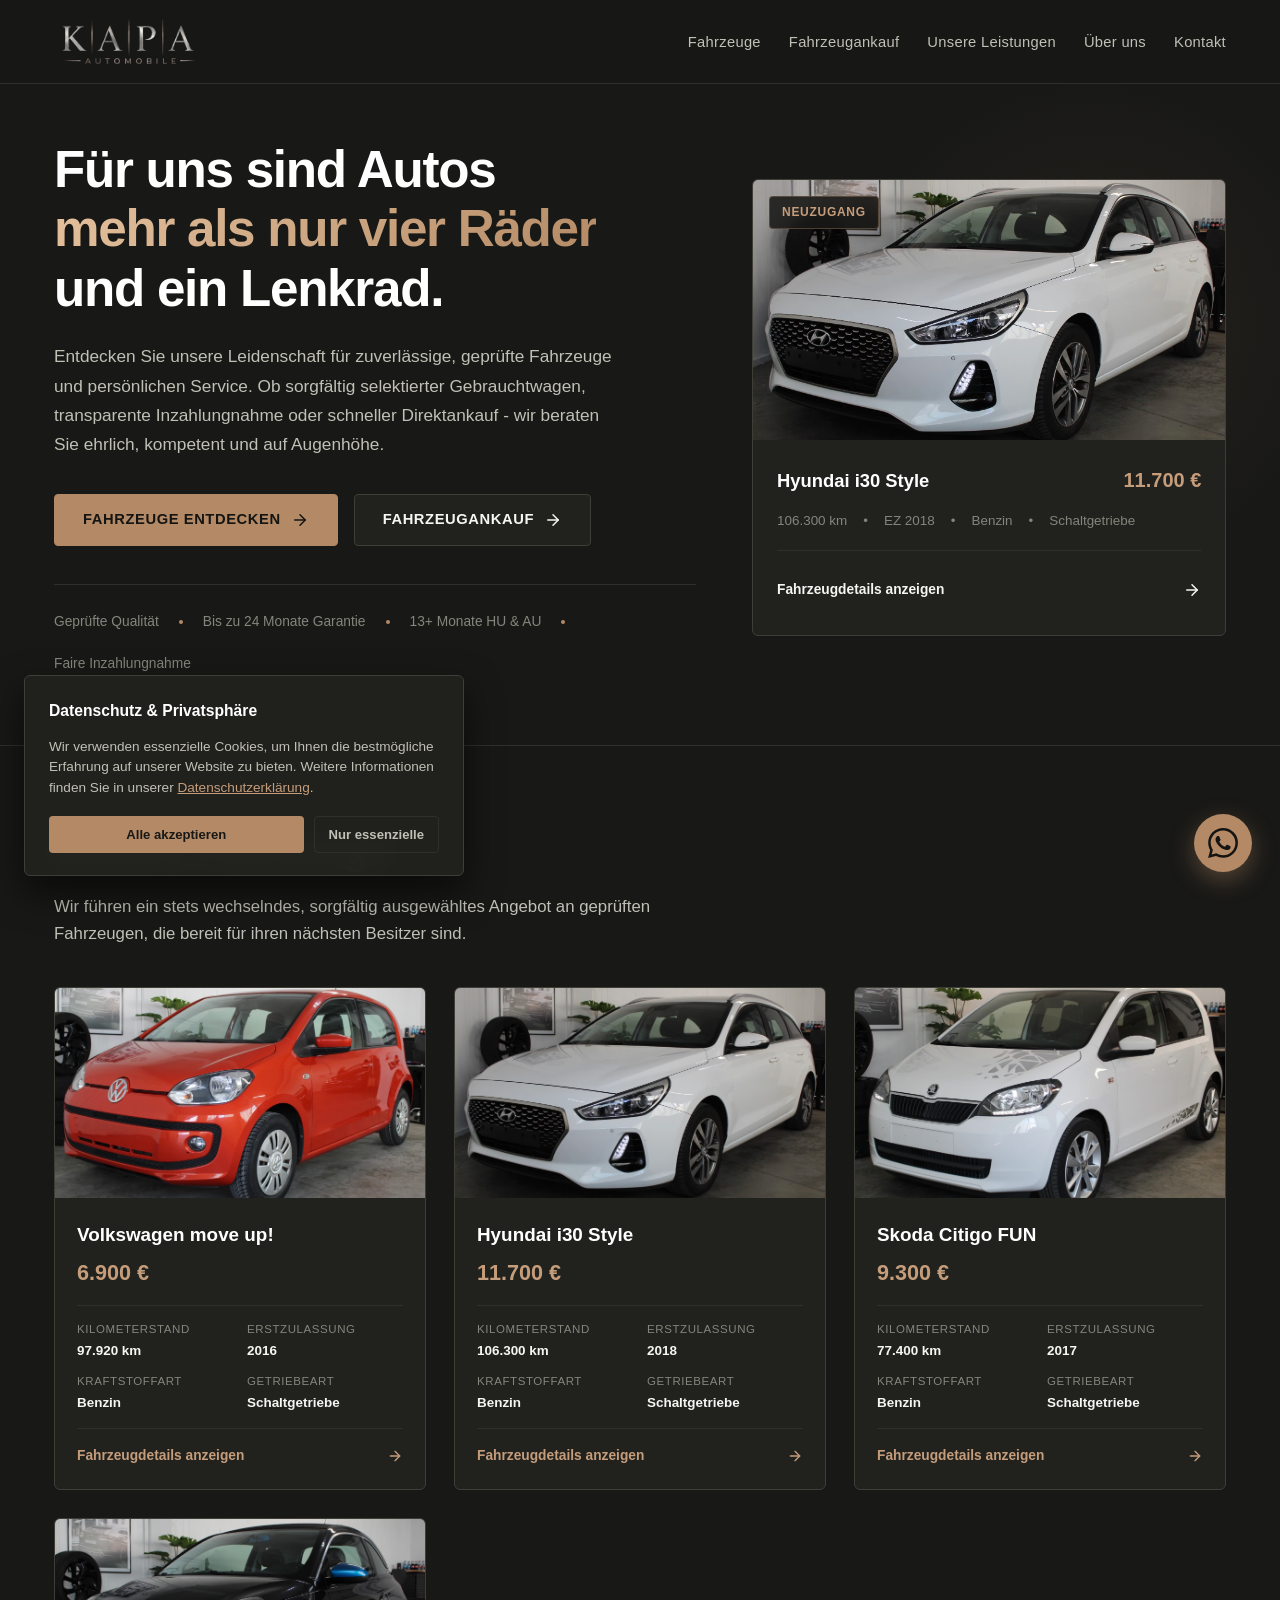
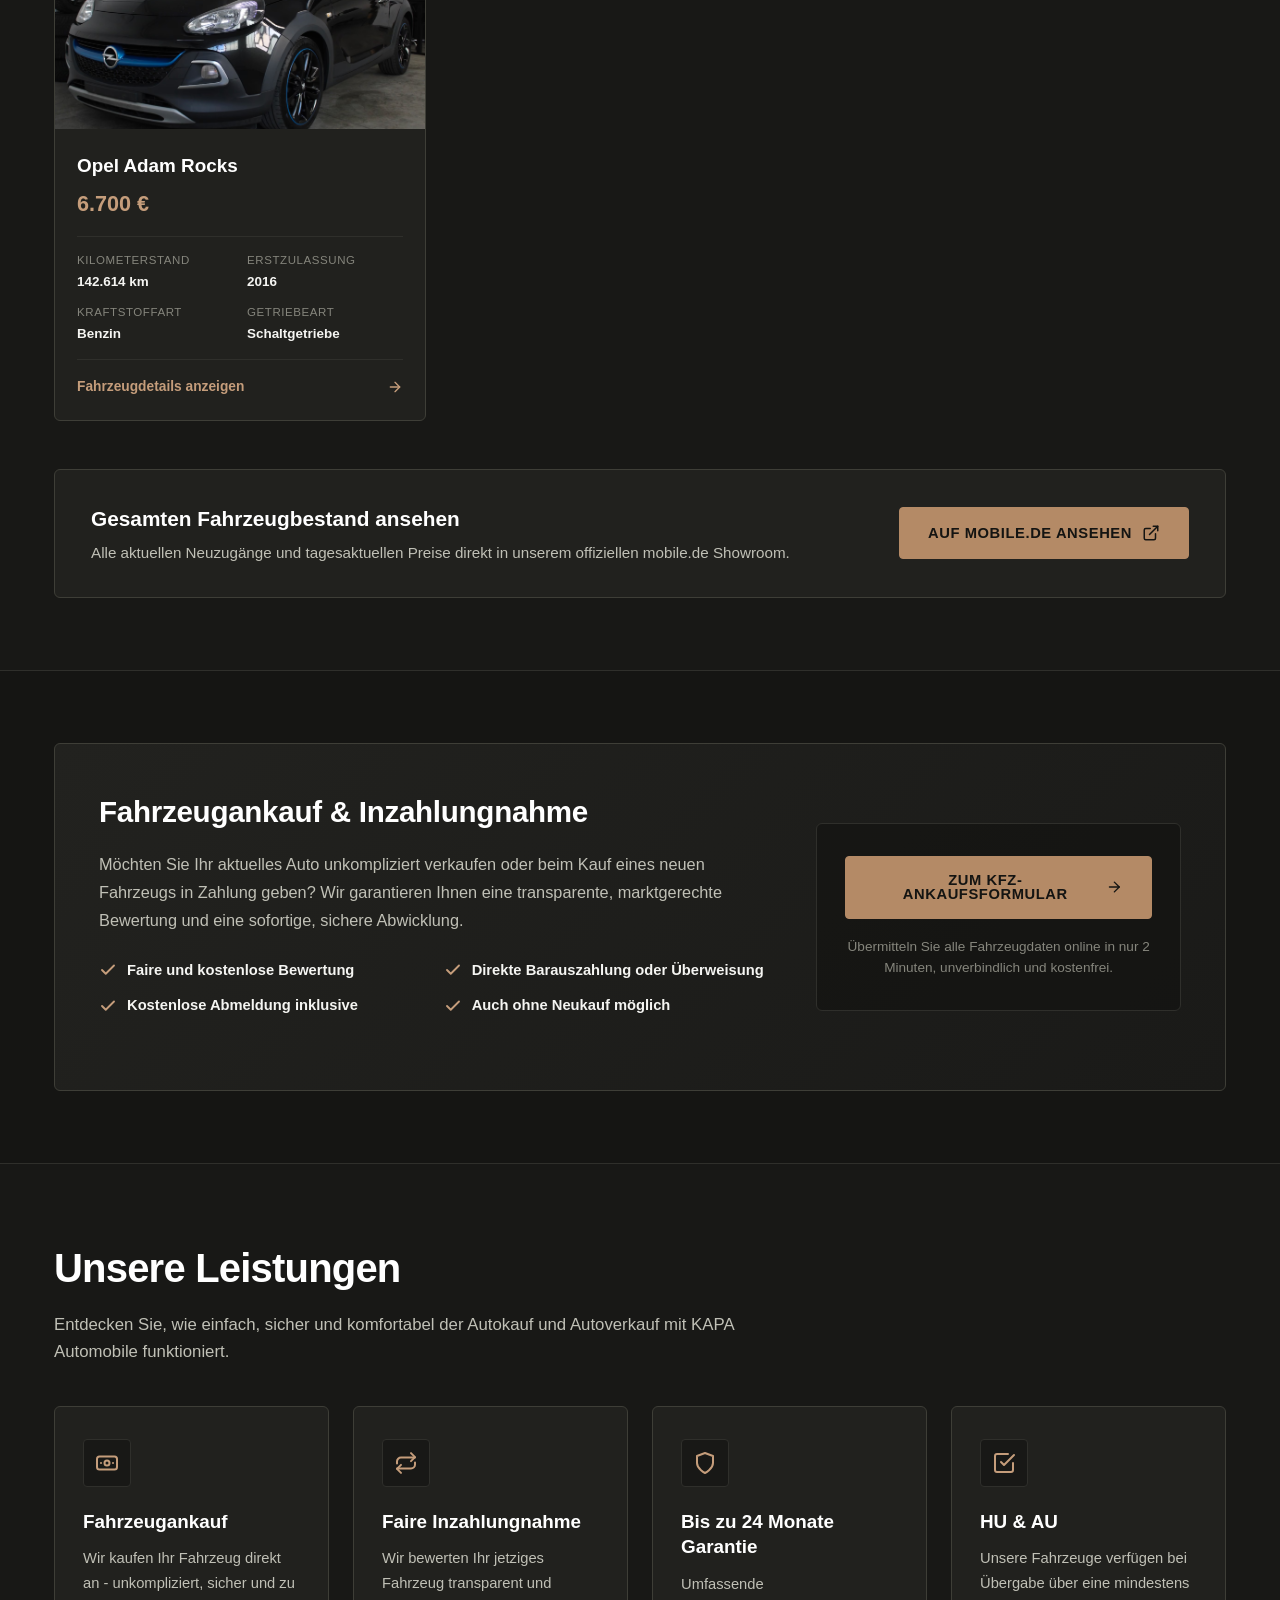
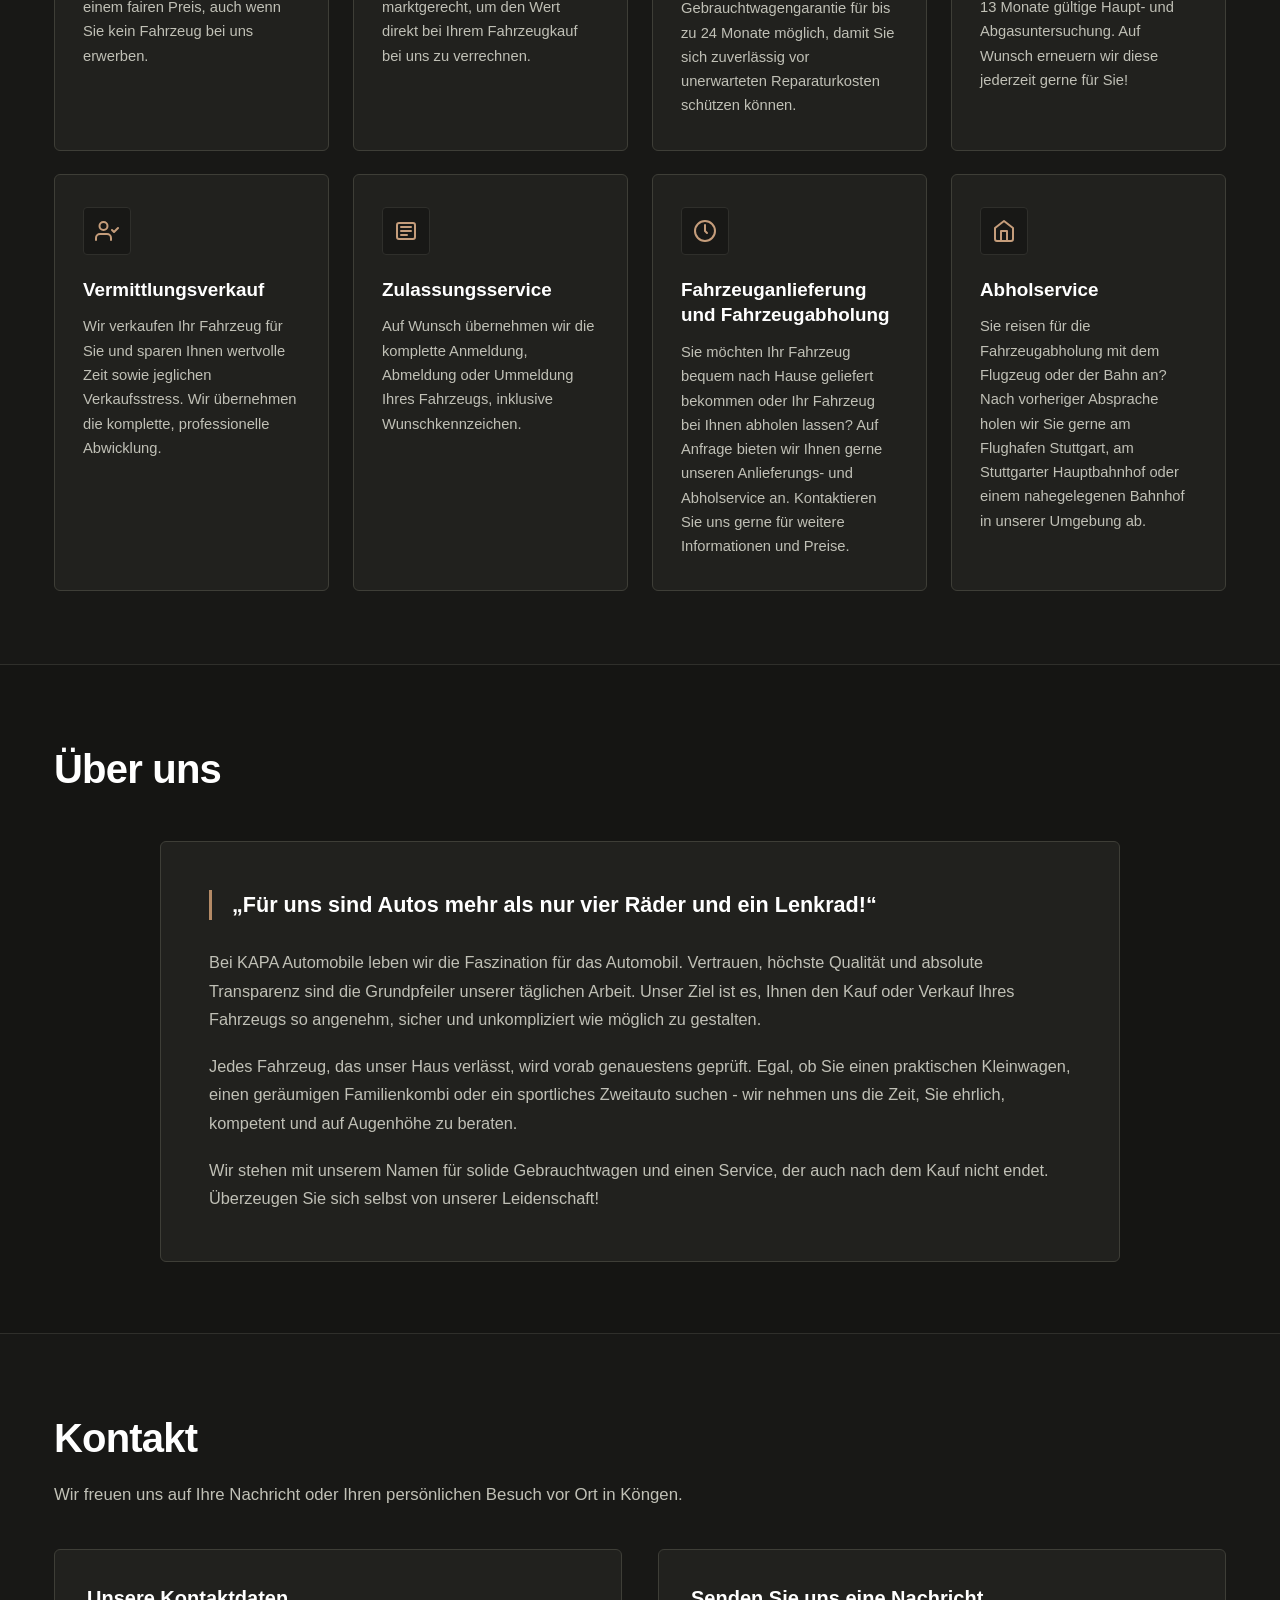
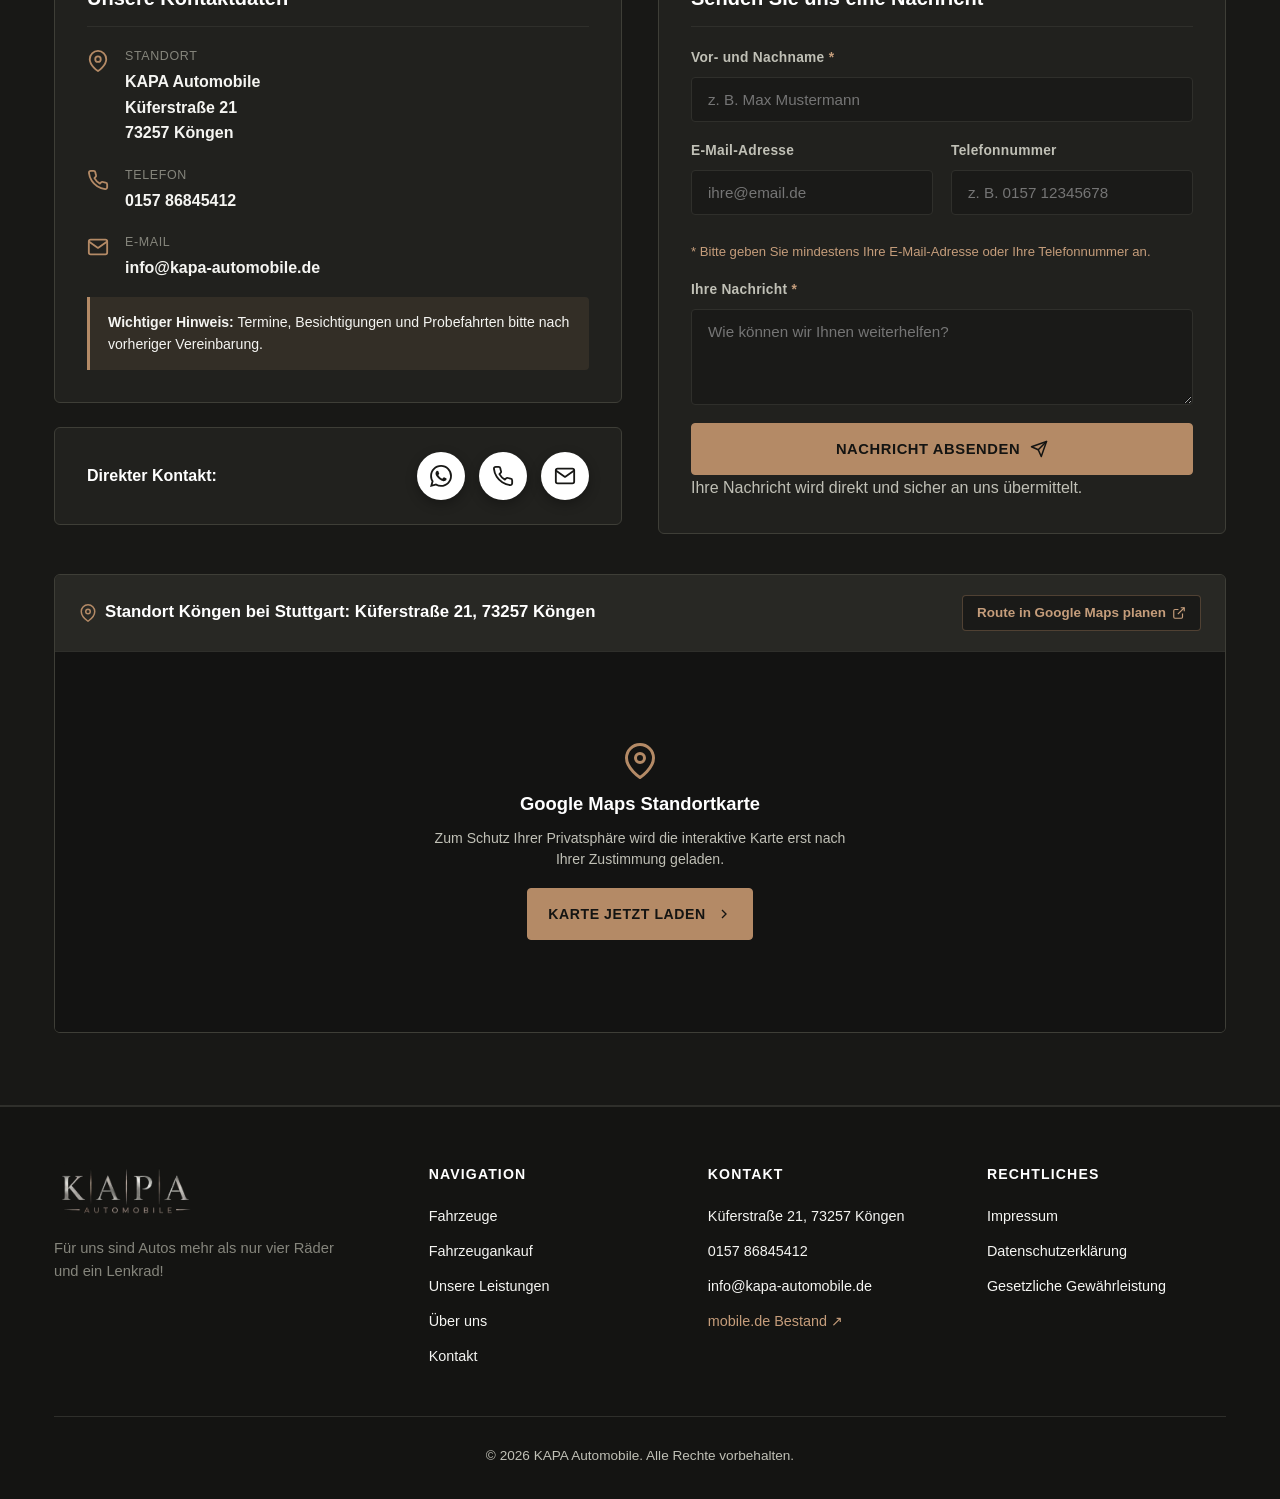
==== commit d7a52424: "Add files via upload" ====
--- a/index.html
+++ b/index.html
@@ -124,6 +124,7 @@
       <li><a href="#kontakt" class="mobile-nav-link">Kontakt</a></li>
       <li><a href="impressum.html" class="mobile-nav-link">Impressum</a></li>
       <li><a href="datenschutz.html" class="mobile-nav-link">Datenschutz</a></li>
+      <li><a href="gewaehrleistung.html" class="mobile-nav-link">Gesetzliche Gewährleistung</a></li>
     </ul>
   </div>
 
@@ -215,7 +216,7 @@
             <div class="vehicle-body">
               <div class="vehicle-header-info">
                 <h3 class="vehicle-title">Volkswagen move up!</h3>
-                <div class="vehicle-price">6.700 €</div>
+                <div class="vehicle-price">6.900 €</div>
               </div>
               <div class="vehicle-specs-grid">
                 <div class="spec-cell">
@@ -285,7 +286,7 @@
             <div class="vehicle-body">
               <div class="vehicle-header-info">
                 <h3 class="vehicle-title">Skoda Citigo FUN</h3>
-                <div class="vehicle-price">9.400 €</div>
+                <div class="vehicle-price">9.300 €</div>
               </div>
               <div class="vehicle-specs-grid">
                 <div class="spec-cell">
@@ -320,7 +321,7 @@
             <div class="vehicle-body">
               <div class="vehicle-header-info">
                 <h3 class="vehicle-title">Opel Adam Rocks</h3>
-                <div class="vehicle-price">6.900 €</div>
+                <div class="vehicle-price">6.700 €</div>
               </div>
               <div class="vehicle-specs-grid">
                 <div class="spec-cell">
@@ -417,11 +418,11 @@
         </div>
 
         <div class="services-clean-grid">
-          <!-- 1. Fahrzeugankauf (Komma durch Bindestrich ersetzt) -->
+          <!-- 1. Fahrzeugankauf (Wunsch 2: Glasklares, intuitives Ankaufssymbol) -->
           <div class="service-clean-card">
             <div class="service-card-top-row">
-              <div class="service-icon-wrap">
-                <svg viewBox="0 0 24 24" fill="none" stroke="currentColor" stroke-width="2" stroke-linecap="round" stroke-linejoin="round"><path d="m11 17 2 2a1 1 0 0 0 1.4 0l4.6-4.6a1 1 0 0 0 0-1.4l-3-3a1 1 0 0 0-1.4 0L13 11"></path><path d="m13 7 1-1a1 1 0 0 1 1.4 0l3 3a1 1 0 0 1 0 1.4l-1 1"></path><path d="m3 11 4-4a1 1 0 0 1 1.4 0l3 3a1 1 0 0 1 0 1.4l-1 1"></path><path d="m7 15-4 4"></path><path d="m21 9-4-4"></path></svg>
+              <div class="service-icon-wrap" title="Fahrzeugankauf &amp; Barankauf">
+                <svg viewBox="0 0 24 24" fill="none" stroke="currentColor" stroke-width="2" stroke-linecap="round" stroke-linejoin="round"><rect width="20" height="13" x="2" y="5.5" rx="2.5"></rect><circle cx="12" cy="12" r="2.5"></circle><path d="M6 12h.01M18 12h.01"></path></svg>
               </div>
             </div>
             <h3 class="service-clean-title">Fahrzeugankauf</h3>
@@ -763,6 +764,7 @@
           <ul class="footer-links-list">
             <li><a href="impressum.html">Impressum</a></li>
             <li><a href="datenschutz.html">Datenschutzerklärung</a></li>
+            <li><a href="gewaehrleistung.html">Gesetzliche Gewährleistung</a></li>
           </ul>
         </div>
       </div>
--- a/css/style.css
+++ b/css/style.css
@@ -146,7 +146,7 @@
 }
 
 .header-logo {
-  height: 48px;
+  height: 58px;
   width: auto;
   object-fit: contain;
   transition: transform 0.2s ease;
@@ -291,22 +291,29 @@
 }
 
 /* --- Buttons --- */
-.btn-primary {
+.btn-primary, .btn-secondary {
   display: inline-flex;
   align-items: center;
   justify-content: center;
   gap: 10px;
-  background-color: var(--bronze-500);
-  color: #141412;
+  font-family: var(--font-main);
   font-size: 0.92rem;
   font-weight: 700;
+  line-height: 1;
   letter-spacing: 0.04em;
   text-transform: uppercase;
-  padding: 14px 28px;
-  border: 1px solid var(--bronze-500);
+  padding: 16px 28px;
+  min-height: 52px;
+  box-sizing: border-box;
   border-radius: var(--radius-sm);
   cursor: pointer;
   transition: var(--transition);
+}
+
+.btn-primary {
+  background-color: var(--bronze-500);
+  color: #141412;
+  border: 1px solid var(--bronze-500);
 }
 
 .btn-primary:hover {
@@ -317,21 +324,9 @@
 }
 
 .btn-secondary {
-  display: inline-flex;
-  align-items: center;
-  justify-content: center;
-  gap: 10px;
   background-color: var(--bg-surface);
   color: var(--text-primary);
-  font-size: 0.92rem;
-  font-weight: 700;
-  letter-spacing: 0.04em;
-  text-transform: uppercase;
-  padding: 14px 28px;
   border: 1px solid var(--border-highlight);
-  border-radius: var(--radius-sm);
-  cursor: pointer;
-  transition: var(--transition);
 }
 
 .btn-secondary:hover {
@@ -339,6 +334,16 @@
   color: var(--bronze-400);
   background-color: var(--bg-surface-elevated);
   transform: translateY(-1px);
+}
+
+/* Slogan Accent (Wunsch 4) */
+.slogan-accent {
+  color: var(--bronze-400);
+  background: linear-gradient(135deg, #e5c19d 0%, #b48a66 100%);
+  -webkit-background-clip: text;
+  -webkit-text-fill-color: transparent;
+  display: inline-block;
+  font-weight: 800;
 }
 
 /* ==========================================================================
@@ -1339,20 +1344,38 @@
 .radio-option {
   display: inline-flex;
   align-items: center;
-  gap: 8px;
+  gap: 10px;
   font-size: 0.92rem;
   color: var(--text-primary);
   cursor: pointer;
+  padding: 10px 18px;
+  background-color: var(--bg-surface-input);
+  border: 1px solid var(--border-subtle);
+  border-radius: var(--radius-sm);
+  transition: var(--transition);
+  user-select: none;
+}
+
+.radio-option:hover {
+  border-color: var(--border-highlight);
+  background-color: var(--bg-surface);
+}
+
+.radio-option:has(input[type="radio"]:checked) {
+  border-color: var(--bronze-500);
+  background-color: var(--bronze-soft);
+  color: var(--bronze-400);
 }
 
 .radio-option input[type="radio"] {
   accent-color: var(--bronze-500);
-  width: 17px;
-  height: 17px;
+  width: 18px;
+  height: 18px;
+  cursor: pointer;
 }
 
 /* ==========================================================================
-   FIXIERTES WHATSAPP SYMBOL
+   FIXIERTES WHATSAPP SYMBOL (Design Wunsch 7 & Wunsch 10 Dynamik)
    ========================================================================== */
 .whatsapp-float {
   position: fixed;
@@ -1360,27 +1383,42 @@
   right: 28px;
   width: 58px;
   height: 58px;
-  background-color: #25D366;
-  color: #ffffff;
+  background: var(--bronze-500);
+  color: #141412;
   border-radius: 50%;
   display: flex;
   align-items: center;
   justify-content: center;
-  box-shadow: 0 8px 24px rgba(37, 211, 102, 0.4);
+  box-shadow: 0 8px 24px rgba(180, 138, 102, 0.4);
   z-index: 998;
-  transition: transform 0.25s ease, box-shadow 0.25s ease;
+  transition: transform 0.25s ease, box-shadow 0.25s ease, background 0.25s ease, color 0.25s ease;
   cursor: pointer;
+  animation: subtle-pulse 3.5s infinite ease-in-out;
 }
 
 .whatsapp-float:hover {
   transform: scale(1.08) translateY(-2px);
-  box-shadow: 0 12px 28px rgba(37, 211, 102, 0.55);
+  background: var(--bronze-400);
+  color: #000000;
+  box-shadow: 0 12px 28px rgba(180, 138, 102, 0.6);
 }
 
 .whatsapp-float svg {
-  width: 32px;
-  height: 32px;
+  width: 30px;
+  height: 30px;
   fill: currentColor;
+}
+
+@keyframes subtle-pulse {
+  0% {
+    box-shadow: 0 0 0 0 rgba(197, 157, 123, 0.45), 0 8px 24px rgba(180, 138, 102, 0.35);
+  }
+  60% {
+    box-shadow: 0 0 0 14px rgba(197, 157, 123, 0), 0 8px 24px rgba(180, 138, 102, 0.35);
+  }
+  100% {
+    box-shadow: 0 0 0 0 rgba(197, 157, 123, 0), 0 8px 24px rgba(180, 138, 102, 0.35);
+  }
 }
 
 /* ==========================================================================
@@ -1405,7 +1443,7 @@
 }
 
 .footer-logo {
-  height: 42px;
+  height: 56px;
   width: auto;
   object-fit: contain;
 }
@@ -1435,7 +1473,7 @@
 }
 
 .footer-links-list a {
-  color: var(--text-secondary);
+  color: var(--text-primary);
 }
 
 .footer-links-list a:hover {
@@ -1727,3 +1765,587 @@
     font-size: 0.92rem;
   }
 }
+
+@media (max-width: 768px) {
+  .header-logo {
+    height: 48px;
+  }
+}
+
+/* ==========================================================================
+   SCROLL REVEAL ANIMATIONS (Wunsch 10: Dezente Dynamik)
+   ========================================================================== */
+.reveal-init {
+  opacity: 0;
+  transform: translateY(22px);
+  transition: opacity 0.65s cubic-bezier(0.16, 1, 0.3, 1), transform 0.65s cubic-bezier(0.16, 1, 0.3, 1);
+  will-change: opacity, transform;
+}
+
+.reveal-init.revealed {
+  opacity: 1;
+  transform: translateY(0);
+}
+
+/* ==========================================================================
+   VEHICLE DETAIL MODAL (Wunsch 12: On-Site Fahrzeugansicht)
+   ========================================================================== */
+.vehicle-modal-backdrop {
+  position: fixed;
+  top: 0;
+  left: 0;
+  width: 100%;
+  height: 100%;
+  background: rgba(12, 12, 10, 0.88);
+  backdrop-filter: blur(8px);
+  -webkit-backdrop-filter: blur(8px);
+  z-index: 1200;
+  display: none;
+  align-items: center;
+  justify-content: center;
+  padding: 20px;
+  opacity: 0;
+  transition: opacity 0.25s ease;
+}
+
+.vehicle-modal-backdrop.active {
+  display: flex;
+  opacity: 1;
+}
+
+.vehicle-modal-dialog {
+  background: var(--bg-surface);
+  border: 1px solid var(--border-highlight);
+  border-radius: var(--radius-md);
+  max-width: 820px;
+  width: 100%;
+  max-height: 90vh;
+  overflow-y: auto;
+  box-shadow: 0 24px 60px rgba(0, 0, 0, 0.8);
+  position: relative;
+  display: flex;
+  flex-direction: column;
+}
+
+.vehicle-modal-close {
+  position: absolute;
+  top: 16px;
+  right: 16px;
+  width: 38px;
+  height: 38px;
+  background: rgba(24, 24, 22, 0.85);
+  border: 1px solid var(--border-subtle);
+  border-radius: 50%;
+  color: var(--text-primary);
+  display: flex;
+  align-items: center;
+  justify-content: center;
+  cursor: pointer;
+  z-index: 10;
+  transition: var(--transition);
+}
+
+.vehicle-modal-close:hover {
+  background: var(--bronze-500);
+  color: #141412;
+  transform: rotate(90deg);
+}
+
+/* ==================== FAHRZEUG BILDERGALERIE ==================== */
+.vehicle-gallery-container {
+  width: 100%;
+  background: #0d0d0b;
+  position: relative;
+  display: flex;
+  flex-direction: column;
+}
+
+.vehicle-gallery-main {
+  width: 100%;
+  height: 440px;
+  position: relative;
+  overflow: hidden;
+  background: #080806;
+  display: flex;
+  align-items: center;
+  justify-content: center;
+}
+
+.vehicle-modal-image {
+  width: 100%;
+  height: 100%;
+  object-fit: cover;
+  transition: opacity 0.22s ease;
+  cursor: zoom-in;
+  user-select: none;
+}
+
+.vehicle-modal-image.fading {
+  opacity: 0.35;
+}
+
+/* Navigations-Pfeile Vor / Zurueck */
+.gallery-nav-btn {
+  position: absolute;
+  top: 50%;
+  transform: translateY(-50%);
+  width: 44px;
+  height: 44px;
+  border-radius: 50%;
+  background: rgba(18, 18, 16, 0.8);
+  backdrop-filter: blur(8px);
+  border: 1px solid rgba(255, 255, 255, 0.15);
+  color: #f5f5f0;
+  display: flex;
+  align-items: center;
+  justify-content: center;
+  cursor: pointer;
+  z-index: 6;
+  transition: all 0.25s cubic-bezier(0.16, 1, 0.3, 1);
+  box-shadow: 0 4px 14px rgba(0, 0, 0, 0.5);
+}
+
+.gallery-nav-prev {
+  left: 16px;
+}
+
+.gallery-nav-next {
+  right: 16px;
+}
+
+.gallery-nav-btn:hover {
+  background: var(--bronze-500);
+  color: #141412;
+  border-color: var(--bronze-400);
+  transform: translateY(-50%) scale(1.08);
+  box-shadow: 0 6px 20px rgba(184, 115, 51, 0.4);
+}
+
+/* Zaehler-Badge (z.B. "1 / 32") */
+.gallery-counter-badge {
+  position: absolute;
+  top: 16px;
+  left: 16px;
+  display: inline-flex;
+  align-items: center;
+  gap: 6px;
+  background: rgba(14, 14, 12, 0.85);
+  backdrop-filter: blur(8px);
+  border: 1px solid rgba(255, 255, 255, 0.12);
+  color: #e5e5dc;
+  font-size: 0.8rem;
+  font-weight: 600;
+  padding: 6px 12px;
+  border-radius: 20px;
+  z-index: 5;
+  letter-spacing: 0.02em;
+  box-shadow: 0 4px 12px rgba(0, 0, 0, 0.4);
+}
+
+.gallery-counter-badge svg {
+  color: var(--bronze-400);
+}
+
+/* Vollbild Button */
+.gallery-fullscreen-btn {
+  position: absolute;
+  top: 16px;
+  right: 64px;
+  width: 38px;
+  height: 38px;
+  border-radius: 50%;
+  background: rgba(18, 18, 16, 0.85);
+  backdrop-filter: blur(6px);
+  border: 1px solid rgba(255, 255, 255, 0.12);
+  color: var(--text-primary);
+  display: flex;
+  align-items: center;
+  justify-content: center;
+  cursor: pointer;
+  z-index: 6;
+  transition: all 0.2s ease;
+}
+
+.gallery-fullscreen-btn:hover {
+  background: var(--bronze-500);
+  color: #141412;
+  transform: scale(1.06);
+}
+
+/* Badge (Gepruefter Gebrauchtwagen) */
+.vehicle-modal-badge {
+  position: absolute;
+  bottom: 16px;
+  left: 16px;
+  background: rgba(18, 18, 16, 0.9);
+  backdrop-filter: blur(8px);
+  color: var(--bronze-400);
+  border: 1px solid var(--bronze-border);
+  font-size: 0.78rem;
+  font-weight: 700;
+  text-transform: uppercase;
+  letter-spacing: 0.04em;
+  padding: 5px 12px;
+  border-radius: var(--radius-sm);
+  z-index: 5;
+  box-shadow: 0 4px 12px rgba(0, 0, 0, 0.4);
+}
+
+/* Thumbnail-Leiste */
+.vehicle-gallery-thumbs-wrapper {
+  background: #11110f;
+  padding: 10px 14px;
+  border-top: 1px solid var(--border-subtle);
+  border-bottom: 1px solid var(--border-subtle);
+  overflow: hidden;
+}
+
+.vehicle-gallery-thumbs {
+  display: flex;
+  gap: 8px;
+  overflow-x: auto;
+  scroll-behavior: smooth;
+  padding-bottom: 4px;
+  -webkit-overflow-scrolling: touch;
+}
+
+.vehicle-gallery-thumbs::-webkit-scrollbar {
+  height: 5px;
+}
+
+.vehicle-gallery-thumbs::-webkit-scrollbar-track {
+  background: rgba(255, 255, 255, 0.04);
+  border-radius: 4px;
+}
+
+.vehicle-gallery-thumbs::-webkit-scrollbar-thumb {
+  background: var(--bronze-border);
+  border-radius: 4px;
+}
+
+.vehicle-gallery-thumbs::-webkit-scrollbar-thumb:hover {
+  background: var(--bronze-500);
+}
+
+.vehicle-gallery-thumb-item {
+  flex: 0 0 76px;
+  height: 52px;
+  border-radius: 6px;
+  overflow: hidden;
+  border: 2px solid transparent;
+  cursor: pointer;
+  opacity: 0.55;
+  background: #0a0a08;
+  position: relative;
+  transition: opacity 0.2s ease, border-color 0.2s ease, transform 0.2s ease, box-shadow 0.2s ease;
+  user-select: none;
+  padding: 0;
+}
+
+.vehicle-gallery-thumb-item img {
+  width: 100%;
+  height: 100%;
+  object-fit: cover;
+  pointer-events: none;
+  display: block;
+}
+
+.vehicle-gallery-thumb-item:hover {
+  opacity: 0.9;
+  transform: translateY(-2px);
+  border-color: rgba(212, 160, 23, 0.5);
+}
+
+.vehicle-gallery-thumb-item.active {
+  opacity: 1;
+  border-color: var(--bronze-500);
+  box-shadow: 0 0 10px rgba(184, 115, 51, 0.45);
+  transform: translateY(-2px) scale(1.02);
+}
+
+/* ==================== VOLLBILD LIGHTBOX ==================== */
+.vehicle-lightbox-backdrop {
+  position: fixed;
+  inset: 0;
+  background: rgba(7, 7, 6, 0.96);
+  backdrop-filter: blur(14px);
+  z-index: 10000;
+  display: flex;
+  align-items: center;
+  justify-content: center;
+  opacity: 0;
+  pointer-events: none;
+  transition: opacity 0.25s ease;
+}
+
+.vehicle-lightbox-backdrop.active {
+  opacity: 1;
+  pointer-events: auto;
+}
+
+.lightbox-content {
+  max-width: 92vw;
+  max-height: 88vh;
+  display: flex;
+  flex-direction: column;
+  align-items: center;
+  position: relative;
+}
+
+.lightbox-content img {
+  max-width: 92vw;
+  max-height: 82vh;
+  object-fit: contain;
+  border-radius: var(--radius-sm);
+  box-shadow: 0 20px 60px rgba(0, 0, 0, 0.9);
+  transition: opacity 0.2s ease;
+  user-select: none;
+}
+
+.lightbox-caption {
+  margin-top: 12px;
+  color: #e5e5dc;
+  font-size: 0.92rem;
+  font-weight: 500;
+  text-align: center;
+  background: rgba(20, 20, 18, 0.85);
+  padding: 6px 16px;
+  border-radius: 20px;
+  border: 1px solid rgba(255, 255, 255, 0.1);
+  box-shadow: 0 4px 12px rgba(0, 0, 0, 0.4);
+}
+
+.lightbox-close-btn,
+.lightbox-nav-btn {
+  background: rgba(20, 20, 18, 0.85);
+  backdrop-filter: blur(8px);
+  border: 1px solid rgba(255, 255, 255, 0.15);
+  color: #fff;
+  display: flex;
+  align-items: center;
+  justify-content: center;
+  cursor: pointer;
+  transition: all 0.2s ease;
+  z-index: 10001;
+}
+
+.lightbox-close-btn {
+  position: absolute;
+  top: 24px;
+  right: 24px;
+  width: 48px;
+  height: 48px;
+  border-radius: 50%;
+}
+
+.lightbox-close-btn:hover {
+  background: var(--bronze-500);
+  color: #141412;
+  transform: rotate(90deg);
+}
+
+.lightbox-nav-btn {
+  position: absolute;
+  top: 50%;
+  transform: translateY(-50%);
+  width: 52px;
+  height: 52px;
+  border-radius: 50%;
+}
+
+.lightbox-prev {
+  left: 24px;
+}
+
+.lightbox-next {
+  right: 24px;
+}
+
+.lightbox-nav-btn:hover {
+  background: var(--bronze-500);
+  color: #141412;
+  transform: translateY(-50%) scale(1.08);
+}
+
+.vehicle-modal-content {
+  padding: 32px;
+}
+
+.vehicle-modal-header {
+  display: flex;
+  justify-content: space-between;
+  align-items: flex-start;
+  gap: 20px;
+  margin-bottom: 24px;
+  padding-bottom: 20px;
+  border-bottom: 1px solid var(--border-subtle);
+}
+
+.vehicle-modal-title {
+  font-size: 1.8rem;
+  font-weight: 800;
+  color: var(--text-white);
+  line-height: 1.2;
+}
+
+.vehicle-modal-price {
+  font-size: 1.8rem;
+  font-weight: 800;
+  color: var(--bronze-400);
+  white-space: nowrap;
+}
+
+.vehicle-modal-specs-grid {
+  display: grid;
+  grid-template-columns: repeat(3, 1fr);
+  gap: 16px;
+  background: var(--bg-surface-input);
+  border: 1px solid var(--border-subtle);
+  border-radius: var(--radius-sm);
+  padding: 20px;
+  margin-bottom: 24px;
+}
+
+.vehicle-modal-spec-item {
+  display: flex;
+  flex-direction: column;
+}
+
+.vehicle-modal-spec-label {
+  font-size: 0.78rem;
+  text-transform: uppercase;
+  letter-spacing: 0.05em;
+  color: var(--text-muted);
+  margin-bottom: 4px;
+}
+
+.vehicle-modal-spec-value {
+  font-size: 1rem;
+  font-weight: 700;
+  color: var(--text-primary);
+}
+
+.vehicle-modal-section-title {
+  font-size: 1.1rem;
+  font-weight: 700;
+  color: var(--text-white);
+  margin-bottom: 12px;
+}
+
+.vehicle-modal-desc {
+  font-size: 0.95rem;
+  line-height: 1.7;
+  color: var(--text-secondary);
+  margin-bottom: 24px;
+}
+
+.vehicle-modal-features-list {
+  display: flex;
+  flex-wrap: wrap;
+  gap: 8px;
+  margin-bottom: 28px;
+}
+
+.vehicle-modal-feature-tag {
+  background: var(--bg-surface-elevated);
+  border: 1px solid var(--border-subtle);
+  color: var(--text-secondary);
+  font-size: 0.84rem;
+  padding: 6px 12px;
+  border-radius: var(--radius-sm);
+  display: inline-flex;
+  align-items: center;
+  gap: 6px;
+}
+
+.vehicle-modal-feature-tag::before {
+  content: '✓';
+  color: var(--bronze-400);
+  font-weight: 700;
+}
+
+.vehicle-modal-actions {
+  display: flex;
+  flex-direction: column;
+  gap: 12px;
+  padding-top: 20px;
+  border-top: 1px solid var(--border-subtle);
+}
+
+.vehicle-modal-btn-row {
+  display: flex;
+  gap: 14px;
+  flex-wrap: wrap;
+}
+
+.vehicle-modal-external-link {
+  font-size: 0.88rem;
+  color: var(--text-muted);
+  text-align: center;
+  margin-top: 6px;
+}
+
+.vehicle-modal-external-link a {
+  color: var(--bronze-400);
+  text-decoration: underline;
+}
+
+@media (max-width: 600px) {
+  .vehicle-modal-content {
+    padding: 22px 18px;
+  }
+  .vehicle-gallery-main {
+    height: 250px;
+  }
+  .gallery-nav-btn {
+    width: 38px;
+    height: 38px;
+  }
+  .gallery-nav-prev {
+    left: 8px;
+  }
+  .gallery-nav-next {
+    right: 8px;
+  }
+  .gallery-fullscreen-btn {
+    right: 56px;
+    width: 34px;
+    height: 34px;
+  }
+  .vehicle-modal-close {
+    width: 34px;
+    height: 34px;
+    top: 14px;
+    right: 14px;
+  }
+  .vehicle-gallery-thumb-item {
+    flex: 0 0 64px;
+    height: 44px;
+  }
+  .vehicle-modal-header {
+    flex-direction: column;
+    gap: 8px;
+  }
+  .vehicle-modal-specs-grid {
+    grid-template-columns: 1fr 1fr;
+  }
+  .vehicle-modal-btn-row {
+    flex-direction: column;
+  }
+  .lightbox-prev {
+    left: 10px;
+    width: 42px;
+    height: 42px;
+  }
+  .lightbox-next {
+    right: 10px;
+    width: 42px;
+    height: 42px;
+  }
+  .lightbox-close-btn {
+    top: 14px;
+    right: 14px;
+    width: 40px;
+    height: 40px;
+  }
+}
